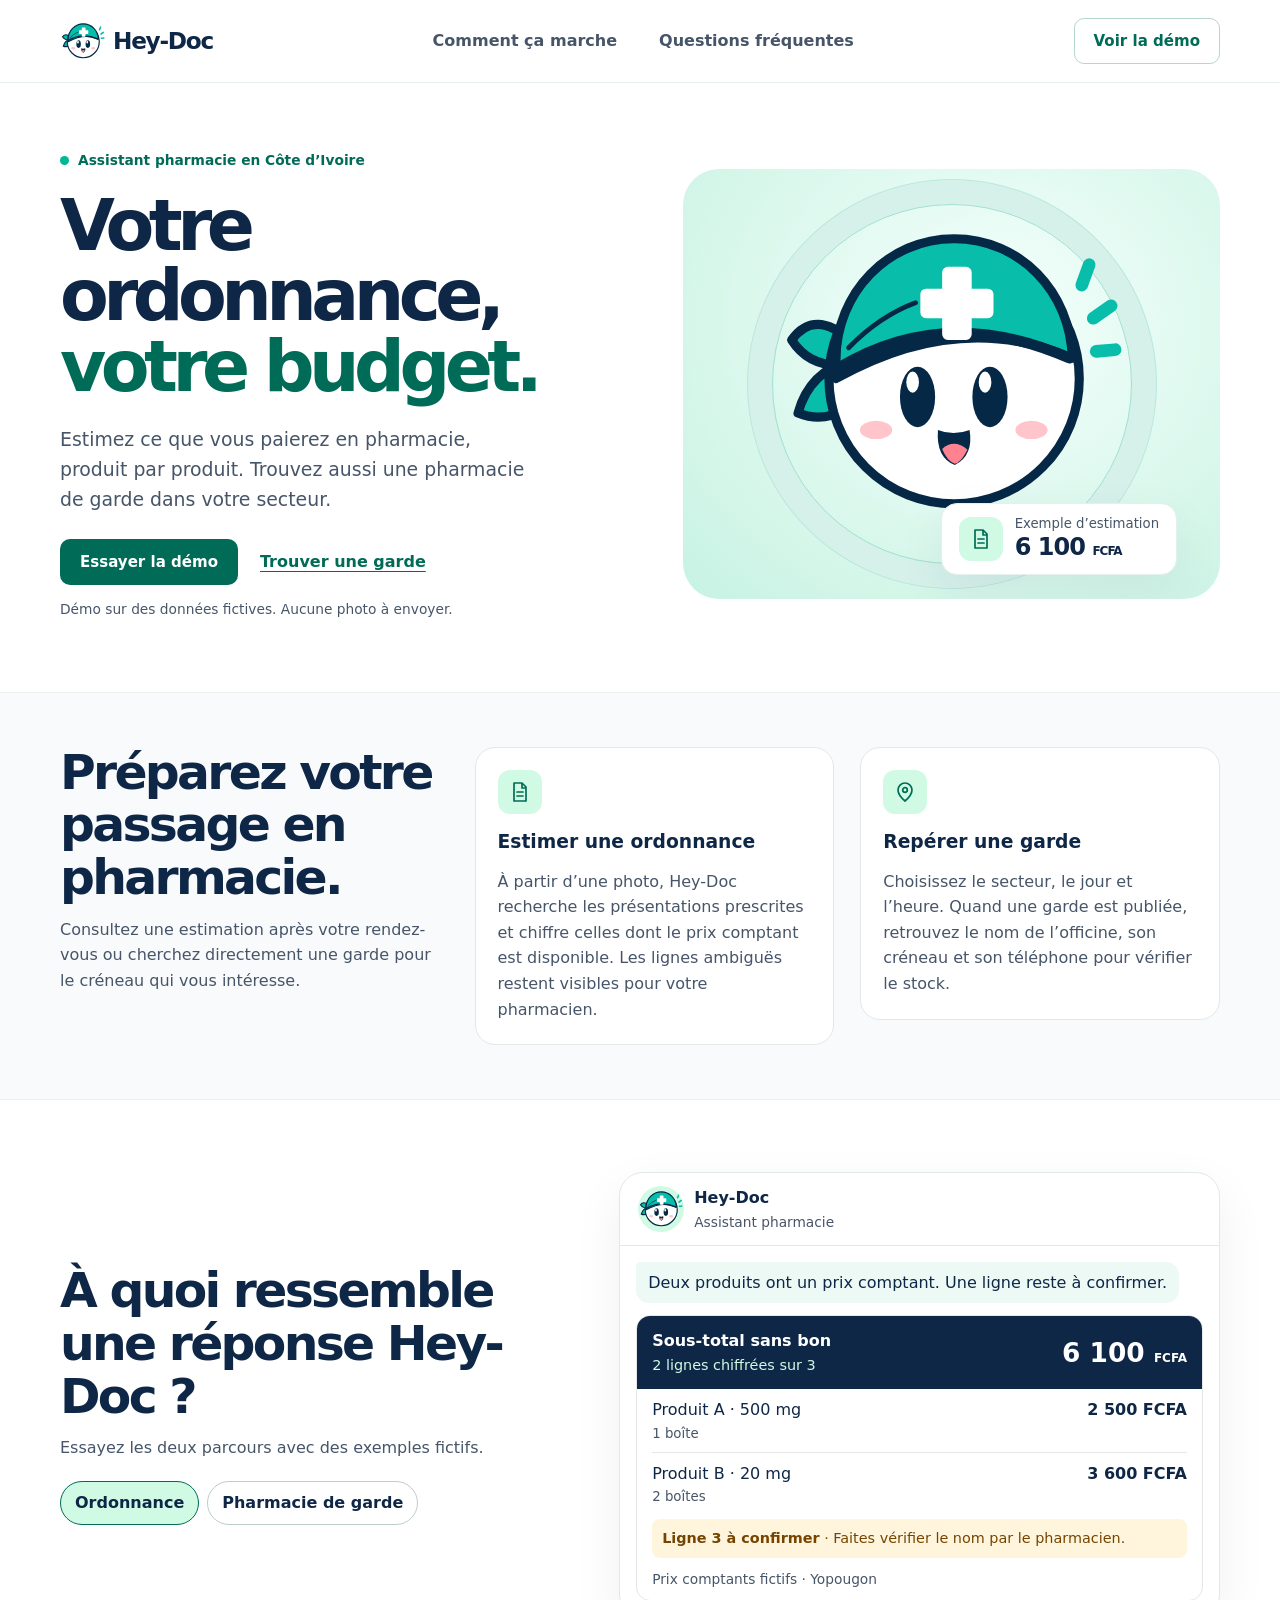
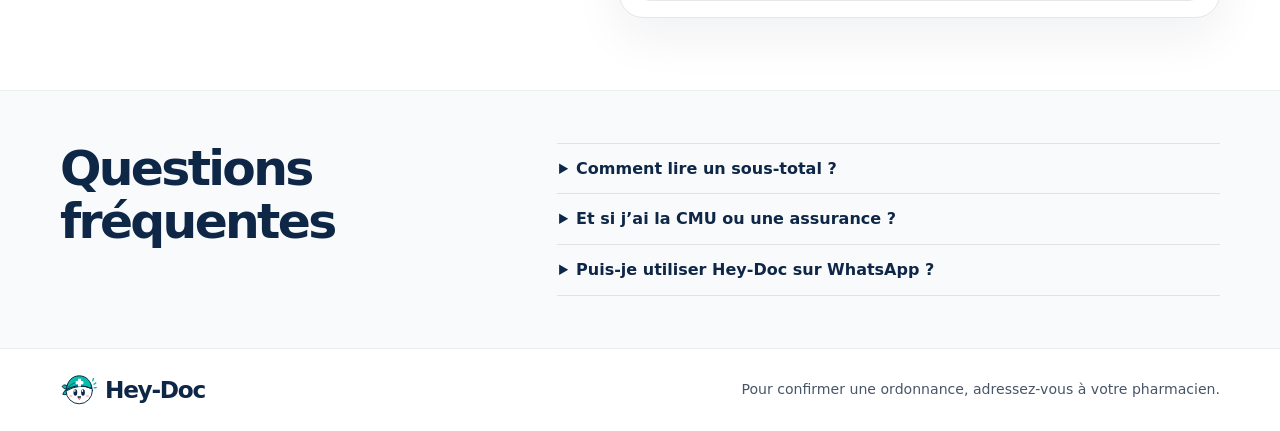
==== frontend/index.html @ 1e356d74 "Build Hey-Doc landing page and interactive demo" ====
<!doctype html>
<html lang="fr-CI">
<head>
  <meta charset="utf-8">
  <meta name="viewport" content="width=device-width, initial-scale=1">
  <meta name="description" content="Découvrez Hey-Doc, l’assistant qui vous aide à estimer le coût de votre ordonnance et à trouver une pharmacie de garde en Côte d’Ivoire.">
  <title>Hey-Doc · Votre ordonnance, votre budget</title>
  <link rel="icon" href="../branding/heydoc-mascotte.svg" type="image/svg+xml">
  <link rel="stylesheet" href="../branding/theme.css">
  <link rel="stylesheet" href="landing.css">
  <script src="landing.js" defer></script>
</head>
<body>
  <a class="skip" href="#contenu">Aller au contenu</a>
  <header class="site-header" id="haut">
    <div class="wrap header-inner">
      <a class="wordmark" href="#haut"><img src="../branding/heydoc-mascotte.svg" width="46" height="46" alt=""><span>Hey-Doc</span></a>
      <nav aria-label="Navigation principale">
        <a href="#fonctionnement">Comment ça marche</a>
        <a href="#faq">Questions fréquentes</a>
      </nav>
      <a class="button outline" href="#demo">Voir la démo</a>
    </div>
  </header>

  <main id="contenu">
    <section class="hero wrap" aria-labelledby="headline">
      <div class="hero-copy">
        <p class="eyebrow"><span></span> Assistant pharmacie en Côte d’Ivoire</p>
        <h1 id="headline">Votre ordonnance,<br> <em>votre budget.</em></h1>
        <p class="lead">Estimez ce que vous paierez en pharmacie, produit par produit. Trouvez aussi une pharmacie de garde dans votre secteur.</p>
        <div class="hero-actions">
          <a class="button primary" href="#demo" data-select="ordonnance">Essayer la démo</a>
          <a class="text-link" href="#demo" data-select="garde">Trouver une garde</a>
        </div>
        <p class="demo-note">Démo sur des données fictives. Aucune photo à envoyer.</p>
      </div>
      <div class="hero-art">
        <div class="orbit" aria-hidden="true"></div>
        <img src="../branding/heydoc-mascotte.svg" alt="La mascotte de Hey-Doc, avec son bandana turquoise" width="512" height="512">
        <div class="sample">
          <div class="sample-icon" aria-hidden="true"><svg viewBox="0 0 24 24" fill="none" stroke="currentColor" stroke-width="1.7"><path d="M6 3h8l4 4v14H6zM14 3v5h4M9 12h6m-6 4h6" stroke-linejoin="round" stroke-linecap="round"/></svg></div>
          <div><p>Exemple d’estimation</p><strong>6 100 <small>FCFA</small></strong></div>
        </div>
      </div>
    </section>

    <section id="fonctionnement" class="feature-section" aria-labelledby="features-title">
      <div class="wrap features">
        <div class="section-intro">
          <h2 id="features-title">Préparez votre passage en pharmacie.</h2>
          <p>Consultez une estimation après votre rendez-vous ou cherchez directement une garde pour le créneau qui vous intéresse.</p>
        </div>
        <article class="feature">
          <div class="feature-icon" aria-hidden="true"><svg viewBox="0 0 24 24" fill="none" stroke="currentColor" stroke-width="1.7"><path d="M6 3h8l4 4v14H6zM14 3v5h4M9 12h6m-6 4h6" stroke-linejoin="round" stroke-linecap="round"/></svg></div>
          <h3>Estimer une ordonnance</h3>
          <p>À partir d’une photo, Hey-Doc recherche les présentations prescrites et chiffre celles dont le prix comptant est disponible. Les lignes ambiguës restent visibles pour votre pharmacien.</p>
        </article>
        <article class="feature">
          <div class="feature-icon" aria-hidden="true"><svg viewBox="0 0 24 24" fill="none" stroke="currentColor" stroke-width="1.7"><path d="M19 10c0 5-7 11-7 11s-7-6-7-11a7 7 0 1 1 14 0Z"/><circle cx="12" cy="10" r="2.3"/></svg></div>
          <h3>Repérer une garde</h3>
          <p>Choisissez le secteur, le jour et l’heure. Quand une garde est publiée, retrouvez le nom de l’officine, son créneau et son téléphone pour vérifier le stock.</p>
        </article>
      </div>
    </section>

    <section id="demo" class="wrap demo" aria-labelledby="demo-title">
      <div class="section-intro">
        <h2 id="demo-title">À quoi ressemble une réponse Hey-Doc ?</h2>
        <p>Essayez les deux parcours avec des exemples fictifs.</p>
        <div class="options" role="group" aria-label="Exemple à afficher">
          <button type="button" data-example="ordonnance" aria-controls="ordonnance" aria-pressed="true">Ordonnance</button>
          <button type="button" data-example="garde" aria-controls="garde" aria-pressed="false">Pharmacie de garde</button>
        </div>
      </div>
      <div class="chat">
        <header class="chat-header"><img src="../branding/heydoc-mascotte.svg" width="46" height="46" alt=""><div><strong>Hey-Doc</strong><p>Assistant pharmacie</p></div></header>
        <div class="example" id="ordonnance">
          <p class="bubble">Deux produits ont un prix comptant. Une ligne reste à confirmer.</p>
          <div class="result">
            <div class="result-head"><div><h3>Sous-total sans bon</h3><p>2 lignes chiffrées sur 3</p></div><strong>6 100 <small>FCFA</small></strong></div>
            <dl><div><dt>Produit A · 500 mg<small>1 boîte</small></dt><dd>2 500 FCFA</dd></div><div><dt>Produit B · 20 mg<small>2 boîtes</small></dt><dd>3 600 FCFA</dd></div></dl>
            <p class="warning"><strong>Ligne 3 à confirmer</strong> · Faites vérifier le nom par le pharmacien.</p>
            <p class="source">Prix comptants fictifs · Yopougon</p>
          </div>
        </div>
        <div class="example" id="garde" hidden>
          <p class="bubble">Voici un exemple de garde pour Yopougon, dimanche soir.</p>
          <div class="result">
            <div class="result-head"><div><h3>Pharmacie de démonstration</h3><p>Yopougon · Niangon</p></div></div>
            <dl><div><dt>Créneau de garde</dt><dd>Dim. 19 h à lun. 8 h</dd></div><div><dt>Téléphone</dt><dd>Exemple sans numéro</dd></div></dl>
            <p class="source">Planning fictif · Pour une garde réelle, appelez l’officine pour vérifier le stock.</p>
          </div>
        </div>
      </div>
    </section>

    <section id="faq" class="faq-section" aria-labelledby="faq-title">
      <div class="wrap faq">
        <h2 id="faq-title">Questions fréquentes</h2>
        <div class="questions">
          <details><summary>Comment lire un sous-total ?</summary><p>Le sous-total additionne les lignes dont la présentation, la quantité et le prix comptant sont connus. Les autres lignes restent visibles pour que vous puissiez les faire vérifier en pharmacie.</p></details>
          <details><summary>Et si j’ai la CMU ou une assurance ?</summary><p>Le parcours est d’abord conçu pour estimer le prix sans bon. Une mention de couverture pourra s’afficher quand la présentation figure dans une liste vérifiée. Le reste à payer dépend de vos droits et des conditions du régime.</p></details>
          <details><summary>Puis-je utiliser Hey-Doc sur WhatsApp ?</summary><p>Le bot WhatsApp est prévu. En attendant, les exemples ci-dessus sont consultables ici sans envoyer d’ordonnance.</p></details>
        </div>
      </div>
    </section>
  </main>

  <footer class="wrap footer">
    <a class="wordmark" href="#haut"><img src="../branding/heydoc-mascotte.svg" width="38" height="38" alt="">Hey-Doc</a>
    <p>Pour confirmer une ordonnance, adressez-vous à votre pharmacien.</p>
  </footer>
</body>
</html>
---- branding/theme.css ----
:root {
  color-scheme: light;
  --page: #f8fafc;
  --surface: #ffffff;
  --ink: #0f2747;
  --muted: #475569;
  --brand: #00b894;
  --action: #006b57;
  --action-hover: #005443;
  --mint: #d1fae5;
  --link: #2563eb;
  --warning: #f59e0b;
  --warning-bg: #fff5dd;
  --warning-ink: #754500;
  --error: #ef4444;
  --error-ink: #a51f29;
  --error-bg: #fff0f1;
  --line: #e5e7eb;
  --font: ui-rounded, "Nunito", "Avenir Next", system-ui, sans-serif;
  --radius: 20px;
  --shadow: 0 18px 50px #0f274710;
}
---- frontend/landing.css ----
* { box-sizing: border-box; }
html { scroll-behavior: smooth; }
body { margin: 0; background: var(--surface); color: var(--ink); font: 1rem/1.6 var(--font); }
h1, h2, h3, p, dl, dd { margin: 0; }
img { display: block; }
a { color: inherit; }
button { font: inherit; cursor: pointer; }
:focus-visible { outline: 3px solid var(--link); outline-offset: 4px; }
[hidden] { display: none !important; }
.wrap { width: min(1160px, calc(100% - 56px)); margin-inline: auto; }
.skip { position: absolute; top: 12px; left: 12px; padding: 8px 12px; background: white; translate: 0 -160%; }
.skip:focus { translate: 0; z-index: 2; }
.site-header { border-bottom: 1px solid #e9efec; }
.header-inner, .footer { display: flex; align-items: center; justify-content: space-between; gap: 20px; min-height: 82px; }
.wordmark { display: inline-flex; align-items: center; gap: 7px; text-decoration: none; font-size: 1.45rem; font-weight: 850; letter-spacing: -.055em; white-space: nowrap; }
nav { display: flex; gap: clamp(16px, 4vw, 42px); color: var(--muted); font-weight: 650; }
nav a, .text-link { display: inline-flex; align-items: center; min-height: 44px; text-decoration-thickness: 1px; text-underline-offset: 4px; }
nav a { text-decoration: none; }
nav a:hover, .text-link:hover { color: var(--action-hover); text-decoration: underline; }
.button { display: inline-flex; min-height: 46px; align-items: center; justify-content: center; border-radius: 10px; padding: 10px 19px; border: 1px solid transparent; text-align: center; text-decoration: none; font-size: .94rem; font-weight: 750; }
.outline { border-color: #b7d6cd; color: var(--action); }
.outline:hover { background: #effaf6; }
.primary { color: white; background: var(--action); }
.primary:hover { background: var(--action-hover); }
.hero { display: grid; grid-template-columns: 1.08fr 1fr; align-items: center; gap: 44px; padding-block: 66px 72px; }
.eyebrow { display: flex; align-items: center; gap: 9px; color: var(--action); font-size: .86rem; font-weight: 750; margin-bottom: 20px; }
.eyebrow span { width: 9px; height: 9px; border-radius: 50%; background: var(--brand); }
h1 { max-width: 12ch; font-size: clamp(2.8rem, 5.55vw, 5.25rem); line-height: .99; font-weight: 850; letter-spacing: -.078em; }
h1 em { font: inherit; color: var(--action); }
.lead { max-width: 39ch; color: var(--muted); font-size: clamp(1rem, 1.6vw, 1.18rem); margin-top: 22px; }
.hero-actions { display: flex; align-items: center; flex-wrap: wrap; gap: 12px 22px; margin-top: 24px; }
.text-link { color: var(--action); font-weight: 750; }
.demo-note { margin-top: 13px; color: var(--muted); font-size: .86rem; }
.hero-art { position: relative; min-width: 0; min-height: 430px; display: grid; place-items: center; isolation: isolate; overflow: hidden; border-radius: 36px; background: radial-gradient(ellipse at 58% 36%, #f5fffc, #d4f6e9 72%, #c6f2e4); }
.hero-art img { width: min(75%, 360px); height: auto; margin-bottom: 23px; }
.orbit { position: absolute; z-index: -1; width: 69%; max-width: 360px; aspect-ratio: 1; border-radius: 50%; border: 1px solid #a2dfcf; box-shadow: 0 0 0 24px #ffffff63, 0 0 0 25px #bce8dc; }
.sample { position: absolute; right: clamp(12px, 8%, 50px); bottom: 24px; display: flex; align-items: center; gap: 12px; padding: 12px 17px; background: white; border: 1px solid #e3f0eb; border-radius: 16px; box-shadow: var(--shadow); line-height: 1.25; }
.sample p { color: var(--muted); font-size: .83rem; }
.sample strong { font-size: 1.5rem; letter-spacing: -.04em; }
.sample small { font-size: .75rem; }
.sample-icon, .feature-icon { display: grid; place-items: center; width: 44px; height: 44px; color: var(--action); background: var(--mint); border-radius: 12px; }
svg { width: 24px; height: 24px; }
.feature-section, .faq-section { background: var(--page); border-block: 1px solid #e9efec; }
.features { display: grid; grid-template-columns: 1.08fr 1fr 1fr; gap: 26px; align-items: start; padding-block: 54px; }
h2 { font-size: clamp(1.95rem, 4vw, 3.05rem); line-height: 1.08; letter-spacing: -.055em; }
.section-intro p, .feature p { color: var(--muted); margin-top: 12px; }
.feature { background: white; border: 1px solid #e1e9e6; border-radius: var(--radius); padding: 22px; }
.feature h3 { margin-top: 13px; font-size: 1.17rem; }
.demo { display: grid; grid-template-columns: 1fr 1.18fr; align-items: center; gap: 50px; padding-block: 72px; }
.options { display: flex; flex-wrap: wrap; gap: 8px; margin-top: 20px; }
.options button { min-height: 44px; padding: 7px 14px; color: var(--ink); background: white; border: 1px solid #bdcfc8; border-radius: 100px; font-weight: 700; }
.options button[aria-pressed="true"] { background: var(--mint); border-color: var(--action); }
.chat { min-width: 0; border: 1px solid #e1e9e6; border-radius: 24px; background: white; box-shadow: var(--shadow); }
.chat-header { display: flex; align-items: center; gap: 10px; padding: 12px 18px; border-bottom: 1px solid var(--line); }
.chat-header img { background: var(--mint); border-radius: 50%; }
.chat-header p, .source { color: var(--muted); font-size: .86rem; }
.example { padding: 16px; }
.bubble { width: fit-content; padding: 8px 12px; background: #edf9f5; border-radius: 4px 13px 13px; margin-bottom: 12px; }
.result { border: 1px solid var(--line); border-radius: 14px; overflow: hidden; }
.result-head { display: flex; justify-content: space-between; flex-wrap: wrap; align-items: center; gap: 6px 16px; color: white; background: var(--ink); padding: 12px 15px; }
.result-head h3 { font-size: 1rem; }
.result-head p { color: var(--mint); font-size: .9rem; }
.result-head strong { font-size: 1.65rem; font-variant-numeric: tabular-nums; }
.result-head small { font-size: .75rem; }
.result dl { margin-inline: 15px; }
.result dl div { display: flex; justify-content: space-between; flex-wrap: wrap; gap: 4px 10px; padding-block: 8px; }
.result dl div + div { border-top: 1px solid var(--line); }
.result dt small { display: block; color: var(--muted); }
.result dd { font-weight: 750; }
.warning { margin: 3px 15px 0; padding: 8px 10px; border-radius: 8px; background: var(--warning-bg); color: var(--warning-ink); font-size: .9rem; }
.source { padding: 10px 15px; }
.faq { display: grid; grid-template-columns: 1fr 1.45fr; gap: 40px; padding-block: 52px; }
.questions details { border-top: 1px solid #dce5e1; }
.questions details:last-child { border-bottom: 1px solid #dce5e1; }
.questions summary { cursor: pointer; padding: 12px 2px; min-height: 48px; font-weight: 750; }
.questions p { color: var(--muted); max-width: 66ch; padding-bottom: 14px; }
.footer p { color: var(--muted); font-size: .88rem; }
@media (max-width: 900px) {
  .hero { gap: 25px; }
  .hero-art { min-height: 340px; }
  .features { grid-template-columns: 1fr 1fr; }
  .features .section-intro { grid-column: 1 / -1; }
  .demo { gap: 26px; }
}
@media (max-width: 700px) {
  .wrap { width: min(540px, calc(100% - 32px)); }
  .header-inner { min-height: 68px; gap: 8px; }
  nav { display: none; }
  .hero, .demo, .faq { grid-template-columns: minmax(0, 1fr); }
  .hero { padding-block: 34px 40px; }
  .hero-art { min-height: 300px; border-radius: 24px; }
  .hero-art img { width: min(65%, 255px); }
  .orbit { width: min(61%, 220px); }
  .features, .demo, .faq { padding-block: 38px; gap: 20px; }
  .footer { align-items: flex-start; flex-direction: column; gap: 4px; padding-block: 14px; }
}
@media (max-width: 460px) {
  .features { grid-template-columns: minmax(0, 1fr); }
  .feature { padding: 17px; }
  .hero-art { min-height: 272px; }
  .sample { bottom: 12px; }
}
@media (prefers-reduced-motion: reduce) { html { scroll-behavior: auto; } }
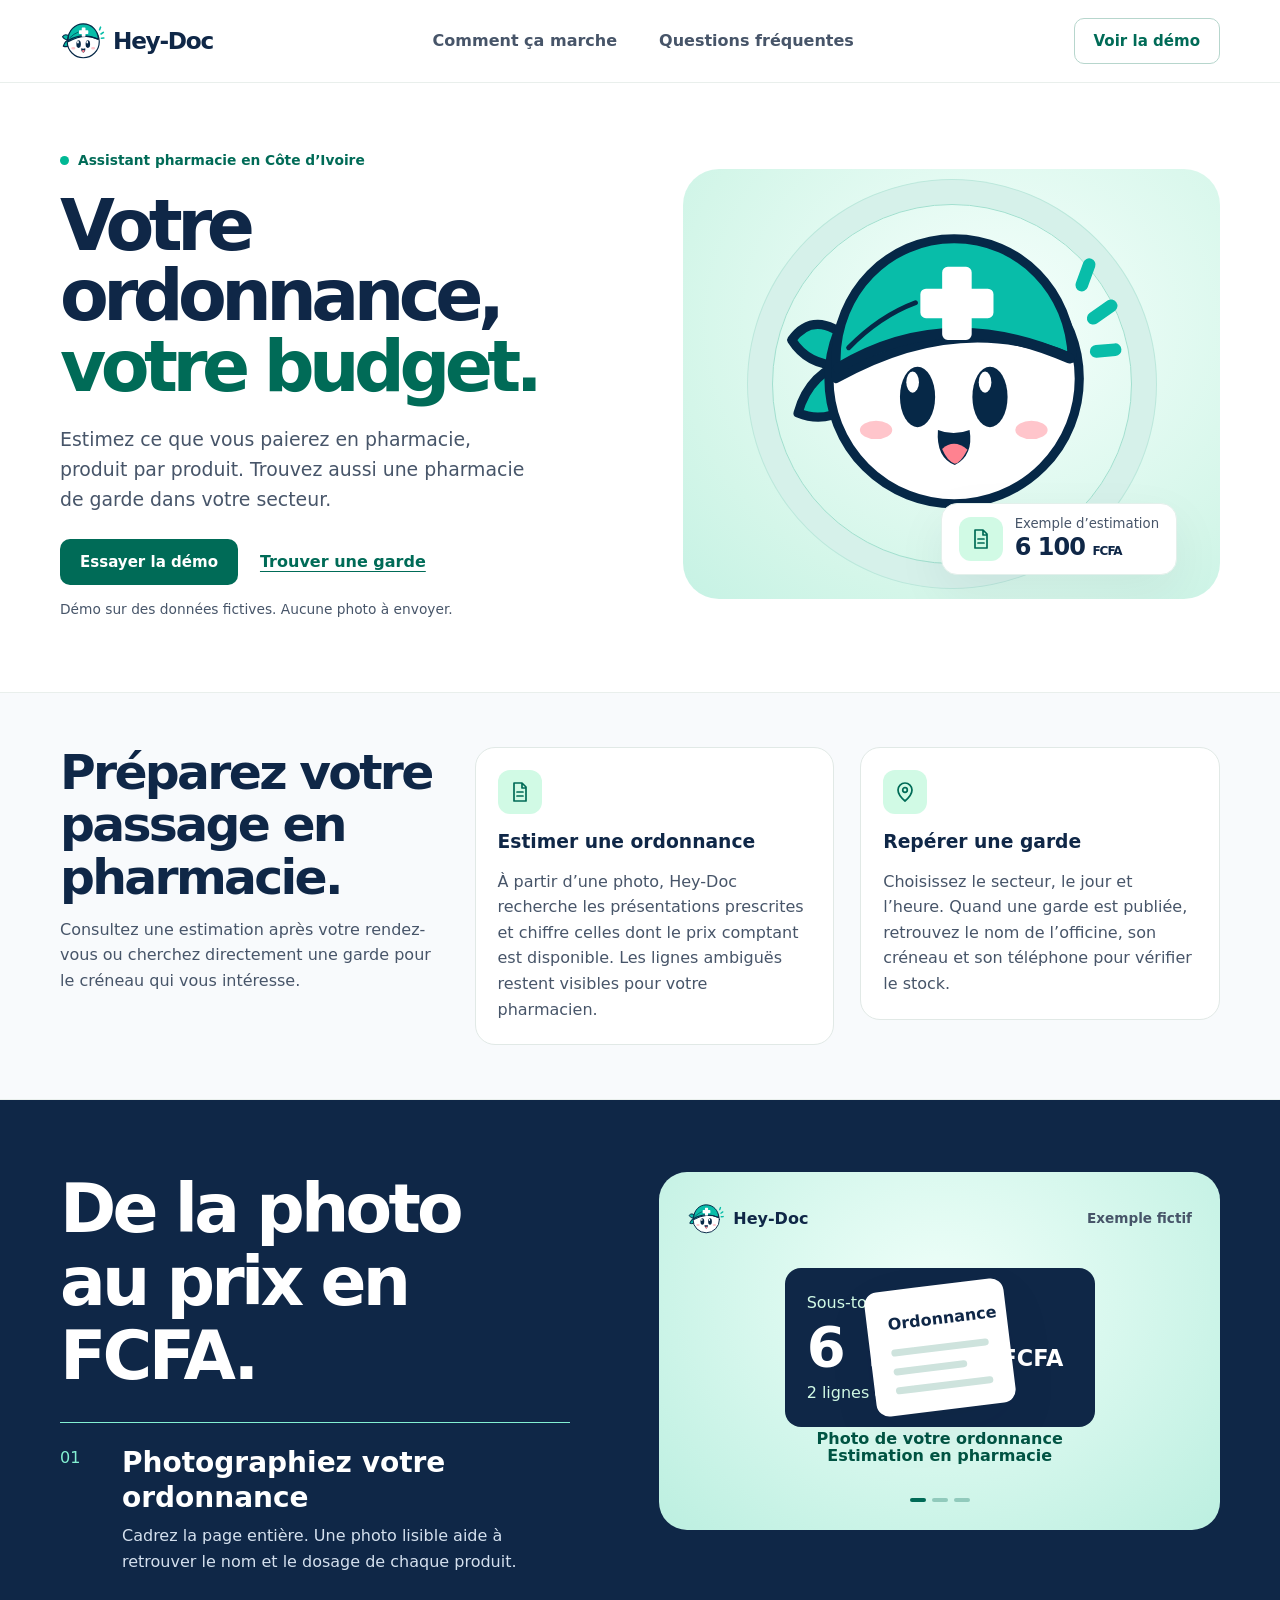
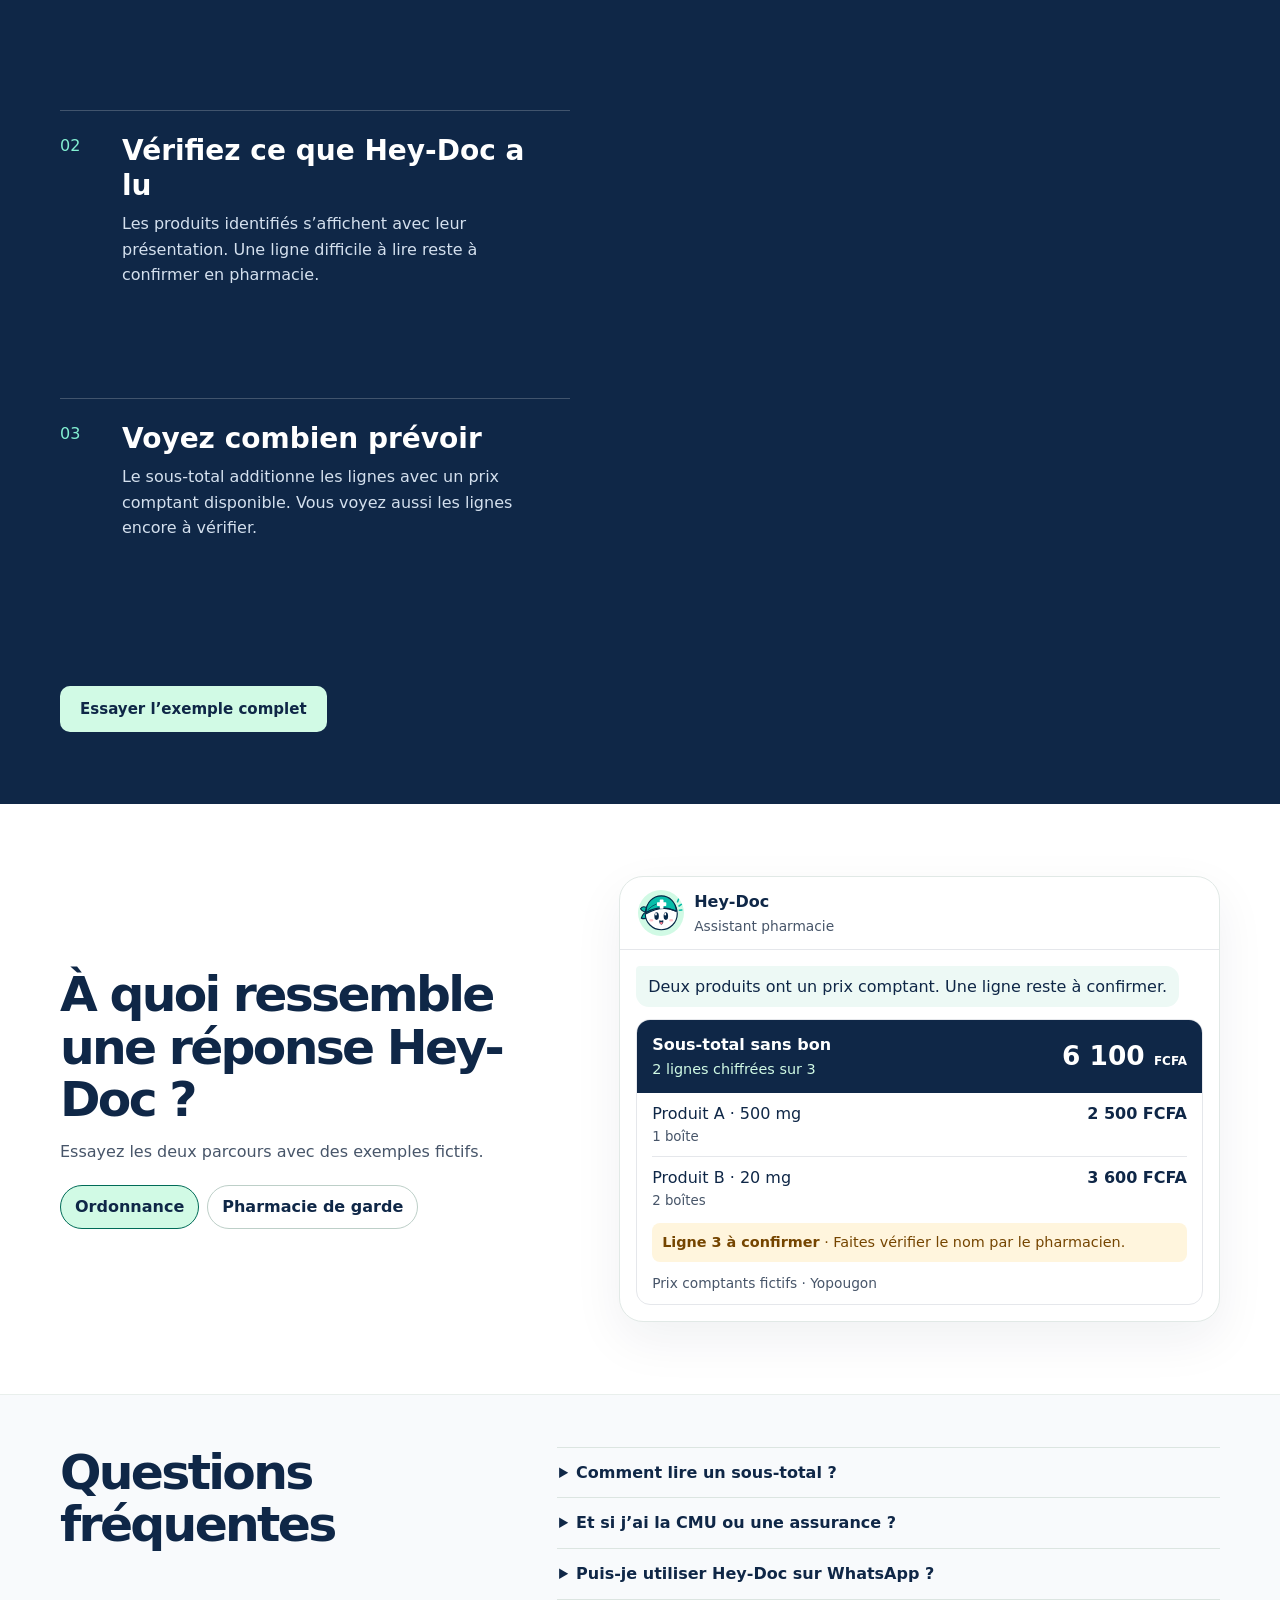
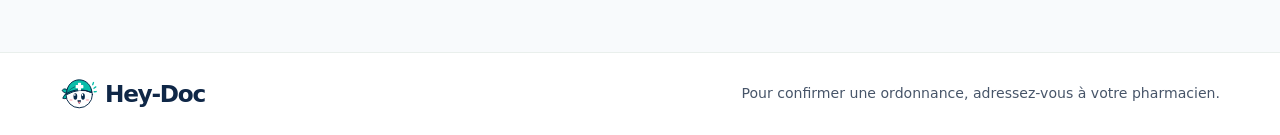
==== commit ae5d3abf: "Animate the Hey-Doc prescription journey on scroll" ====
--- a/frontend/index.html
+++ b/frontend/index.html
@@ -24,6 +24,7 @@
   </header>
 
   <main id="contenu">
+    <div class="scroll-progress" aria-hidden="true"></div>
     <section class="hero wrap" aria-labelledby="headline">
       <div class="hero-copy">
         <p class="eyebrow"><span></span> Assistant pharmacie en Côte d’Ivoire</p>
@@ -45,7 +46,7 @@
       </div>
     </section>
 
-    <section id="fonctionnement" class="feature-section" aria-labelledby="features-title">
+    <section id="fonctionnement" class="feature-section" data-reveal aria-labelledby="features-title">
       <div class="wrap features">
         <div class="section-intro">
           <h2 id="features-title">Préparez votre passage en pharmacie.</h2>
@@ -64,7 +65,63 @@
       </div>
     </section>
 
-    <section id="demo" class="wrap demo" aria-labelledby="demo-title">
+
+    <section class="story" aria-labelledby="story-title">
+      <div class="wrap story-grid">
+        <div class="story-copy">
+          <h2 id="story-title" data-reveal>De la photo<br> au prix en FCFA.</h2>
+          <ol class="story-steps">
+            <li data-reveal data-step="capture">
+              <span aria-hidden="true">01</span>
+              <h3>Photographiez votre ordonnance</h3>
+              <p>Cadrez la page entière. Une photo lisible aide à retrouver le nom et le dosage de chaque produit.</p>
+            </li>
+            <li data-reveal data-step="lecture">
+              <span aria-hidden="true">02</span>
+              <h3>Vérifiez ce que Hey-Doc a lu</h3>
+              <p>Les produits identifiés s’affichent avec leur présentation. Une ligne difficile à lire reste à confirmer en pharmacie.</p>
+            </li>
+            <li data-reveal data-step="budget">
+              <span aria-hidden="true">03</span>
+              <h3>Voyez combien prévoir</h3>
+              <p>Le sous-total additionne les lignes avec un prix comptant disponible. Vous voyez aussi les lignes encore à vérifier.</p>
+            </li>
+          </ol>
+          <a class="button primary story-action" href="#demo" data-select="ordonnance">Essayer l’exemple complet</a>
+        </div>
+        <div class="story-preview" aria-hidden="true">
+          <div class="story-stage" data-scene="capture">
+            <div class="stage-brand"><img src="../branding/heydoc-mascotte.svg" width="38" height="38" alt=""> Hey-Doc <span>Exemple fictif</span></div>
+            <div class="stage-content">
+              <div class="scene" data-scene-panel="capture">
+                <div class="paper">
+                  <strong>Ordonnance</strong>
+                  <i></i><i></i><i></i>
+                </div>
+                <p>Photo de votre ordonnance</p>
+              </div>
+              <div class="scene" data-scene-panel="lecture">
+                <div class="scene-row"><strong>Produit A</strong><span>500 mg</span></div>
+                <div class="scene-row"><strong>Produit B</strong><span>20 mg</span></div>
+                <div class="scene-row scene-warning"><strong>Ligne 3</strong><span>À confirmer</span></div>
+                <p>Présentations identifiées</p>
+              </div>
+              <div class="scene" data-scene-panel="budget">
+                <div class="scene-total">
+                  <span>Sous-total sans bon</span>
+                  <strong>6 100 <small>FCFA</small></strong>
+                  <span>2 lignes chiffrées sur 3</span>
+                </div>
+                <p>Estimation en pharmacie</p>
+              </div>
+            </div>
+            <div class="stage-indicators"><i></i><i></i><i></i></div>
+          </div>
+        </div>
+      </div>
+    </section>
+
+    <section id="demo" class="wrap demo" data-reveal aria-labelledby="demo-title">
       <div class="section-intro">
         <h2 id="demo-title">À quoi ressemble une réponse Hey-Doc ?</h2>
         <p>Essayez les deux parcours avec des exemples fictifs.</p>
@@ -95,7 +152,7 @@
       </div>
     </section>
 
-    <section id="faq" class="faq-section" aria-labelledby="faq-title">
+    <section id="faq" class="faq-section" data-reveal aria-labelledby="faq-title">
       <div class="wrap faq">
         <h2 id="faq-title">Questions fréquentes</h2>
         <div class="questions">
--- a/frontend/landing.css
+++ b/frontend/landing.css
@@ -101,3 +101,88 @@
   .sample { bottom: 12px; }
 }
 @media (prefers-reduced-motion: reduce) { html { scroll-behavior: auto; } }
+
+.scroll-progress {
+  position: fixed;
+  inset: 0 0 auto;
+  z-index: 5;
+  height: 3px;
+  pointer-events: none;
+  background: var(--brand);
+  transform: scaleX(var(--scroll-progress, 0));
+  transform-origin: left;
+}
+.story { background: var(--ink); color: white; }
+.story-grid {
+  display: grid;
+  grid-template-columns: 1fr 1.1fr;
+  align-items: start;
+  gap: clamp(24px, 7vw, 100px);
+  padding-block: 72px;
+}
+.story-copy h2 { font-size: clamp(2.5rem, 5.3vw, 5rem); }
+.story-steps { list-style: none; margin: 30px 0 0; padding: 0; }
+.story-steps li {
+  position: relative;
+  min-height: clamp(180px, 32vh, 300px);
+  padding: 22px 12px 28px 62px;
+  border-top: 1px solid #ffffff35;
+}
+.story-steps li > span { position: absolute; left: 0; top: 22px; color: #83f0d2; font-variant-numeric: tabular-nums; }
+.story-steps h3 { font-size: clamp(1.2rem, 2.4vw, 1.75rem); line-height: 1.25; }
+.story-steps p { margin-top: 8px; max-width: 42ch; color: #d4e0ee; }
+.story-steps li.is-current { border-color: #83f0d2; }
+.story-action { background: var(--mint); color: var(--ink); }
+.story-action:hover { background: #a5f3d4; }
+.story-preview { position: sticky; top: clamp(24px, 14vh, 124px); }
+.story-stage {
+  isolation: isolate;
+  overflow: hidden;
+  background: radial-gradient(ellipse at 50% 35%, #effff9, #bcefe0);
+  color: var(--ink);
+  border-radius: 28px;
+  padding: clamp(14px, 3vw, 28px);
+}
+.stage-brand { display: flex; flex-wrap: wrap; align-items: center; gap: 8px; font-weight: 800; }
+.stage-brand span { margin-left: auto; color: var(--muted); font-size: .85rem; font-weight: 600; }
+.stage-content { display: grid; min-height: 260px; align-items: center; }
+.scene {
+  grid-area: 1 / 1;
+  width: min(100%, 310px);
+  margin: auto;
+  opacity: 0;
+  transform: translateY(14px);
+  transition: opacity .32s ease, transform .32s ease;
+}
+.story-stage[data-scene="capture"] [data-scene-panel="capture"],
+.story-stage[data-scene="lecture"] [data-scene-panel="lecture"],
+.story-stage[data-scene="budget"] [data-scene-panel="budget"] { opacity: 1; transform: none; }
+.scene p { margin-top: 16px; text-align: center; color: var(--action-hover); font-weight: 750; }
+.paper { width: 140px; margin: auto; padding: 21px; background: white; border-radius: 13px; box-shadow: var(--shadow); transform: rotate(-7deg); }
+.paper i { display: block; height: 7px; margin-top: 12px; background: #cee3dd; border-radius: 20px; }
+.paper i:nth-child(odd) { width: 76%; }
+.scene-row { display: flex; justify-content: space-between; flex-wrap: wrap; gap: 4px 10px; padding: 9px 13px; margin-block: 7px; background: white; border-radius: 10px; }
+.scene-warning { background: var(--warning-bg); color: var(--warning-ink); }
+.scene-total { background: var(--ink); color: var(--mint); border-radius: 16px; padding: 22px; }
+.scene-total strong { display: block; color: white; font-size: clamp(2rem, 4.5vw, 3.5rem); line-height: 1.15; font-variant-numeric: tabular-nums; }
+.scene-total small { font-size: .4em; }
+.stage-indicators { display: flex; justify-content: center; gap: 6px; }
+.stage-indicators i { width: 16px; height: 4px; border-radius: 9px; background: #91cabc; }
+.story-stage[data-scene="capture"] .stage-indicators i:nth-child(1),
+.story-stage[data-scene="lecture"] .stage-indicators i:nth-child(2),
+.story-stage[data-scene="budget"] .stage-indicators i:nth-child(3) { background: var(--action); }
+@media (prefers-reduced-motion: no-preference) {
+  .hero-art img { transform: translateY(var(--hero-drift, 0px)); }
+  .motion-ready [data-reveal] { transition: opacity .55s ease, transform .55s ease; }
+  .motion-ready [data-reveal]:not(.is-visible):not(:focus-within) { opacity: 0; transform: translateY(24px); }
+}
+@media (max-width: 700px) {
+  .story-grid { grid-template-columns: 1fr; gap: 20px; padding-block: 44px; }
+  .story-steps li { min-height: 0; padding: 16px 4px 20px 38px; }
+  .story-steps li > span { top: 16px; }
+  .story-preview { display: none; }
+}
+@media (prefers-reduced-motion: reduce) {
+  .scroll-progress { display: none; }
+  .scene { transition: none; }
+}
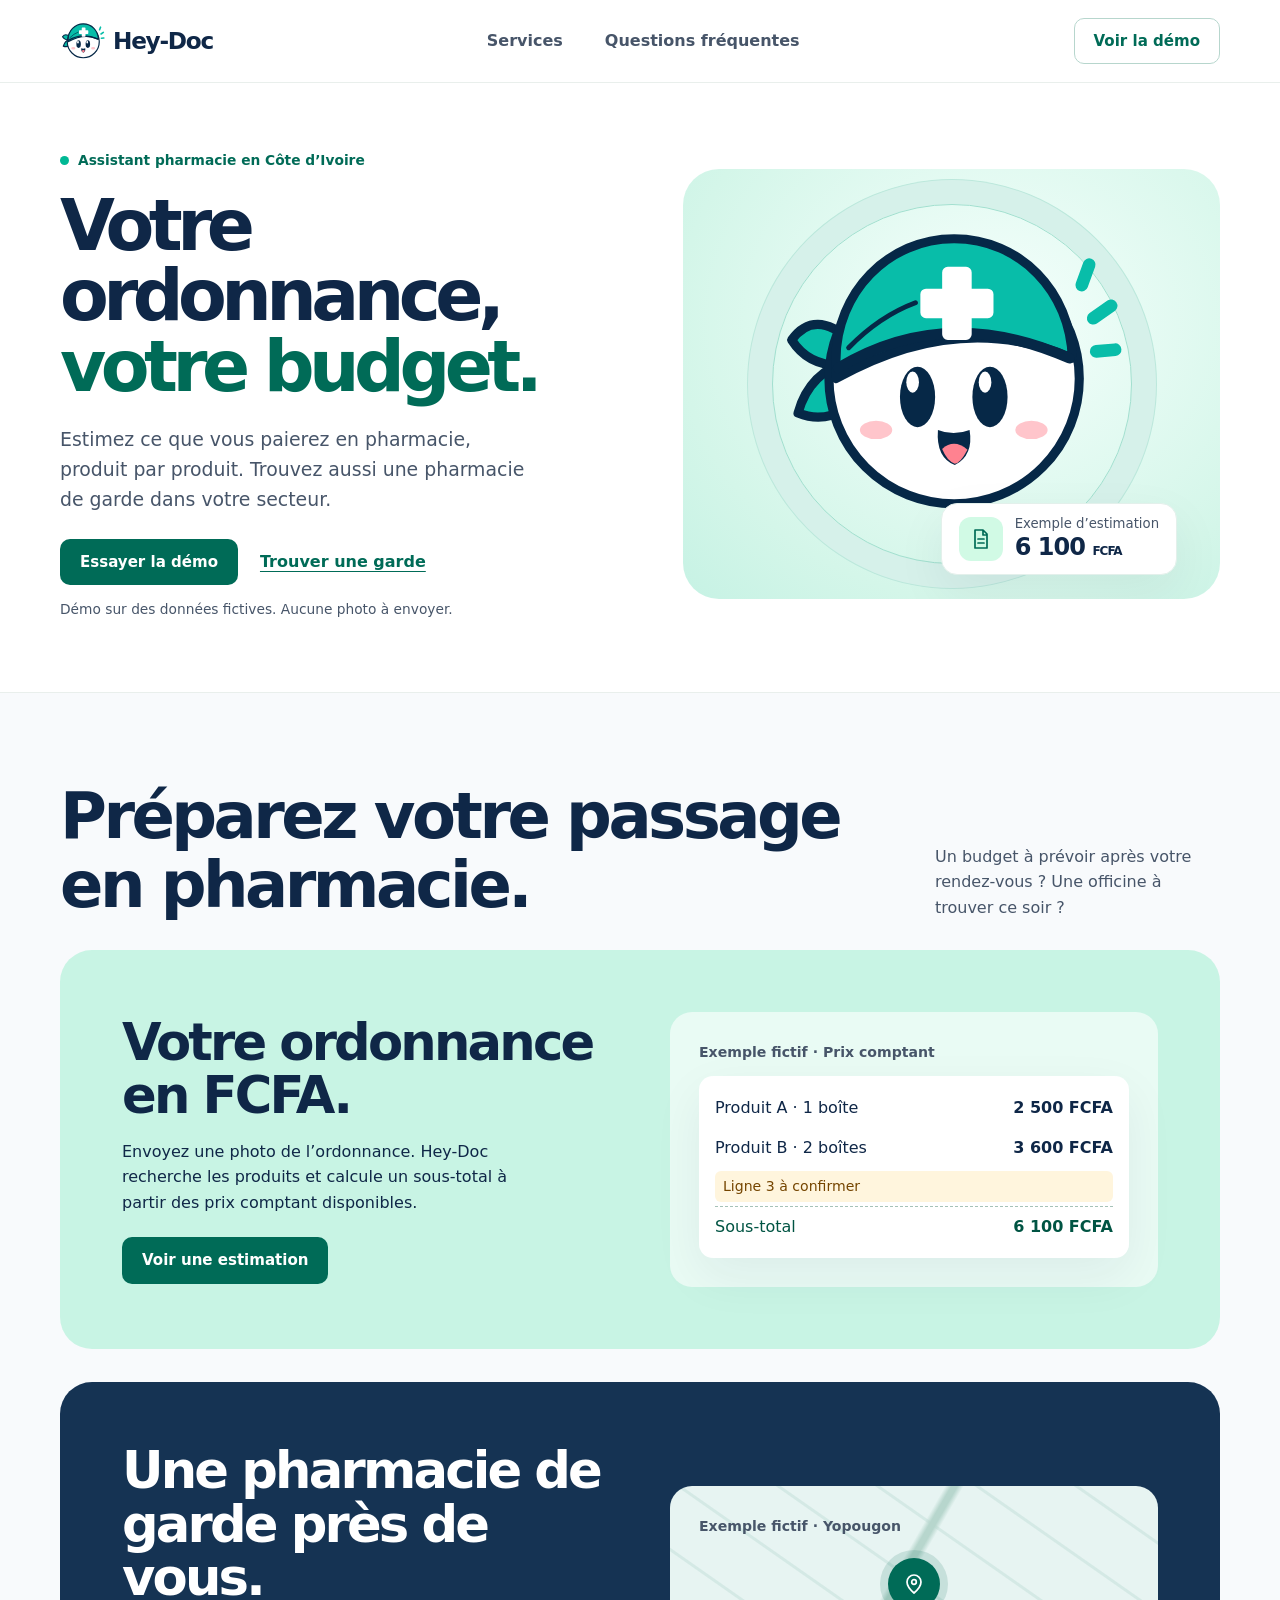
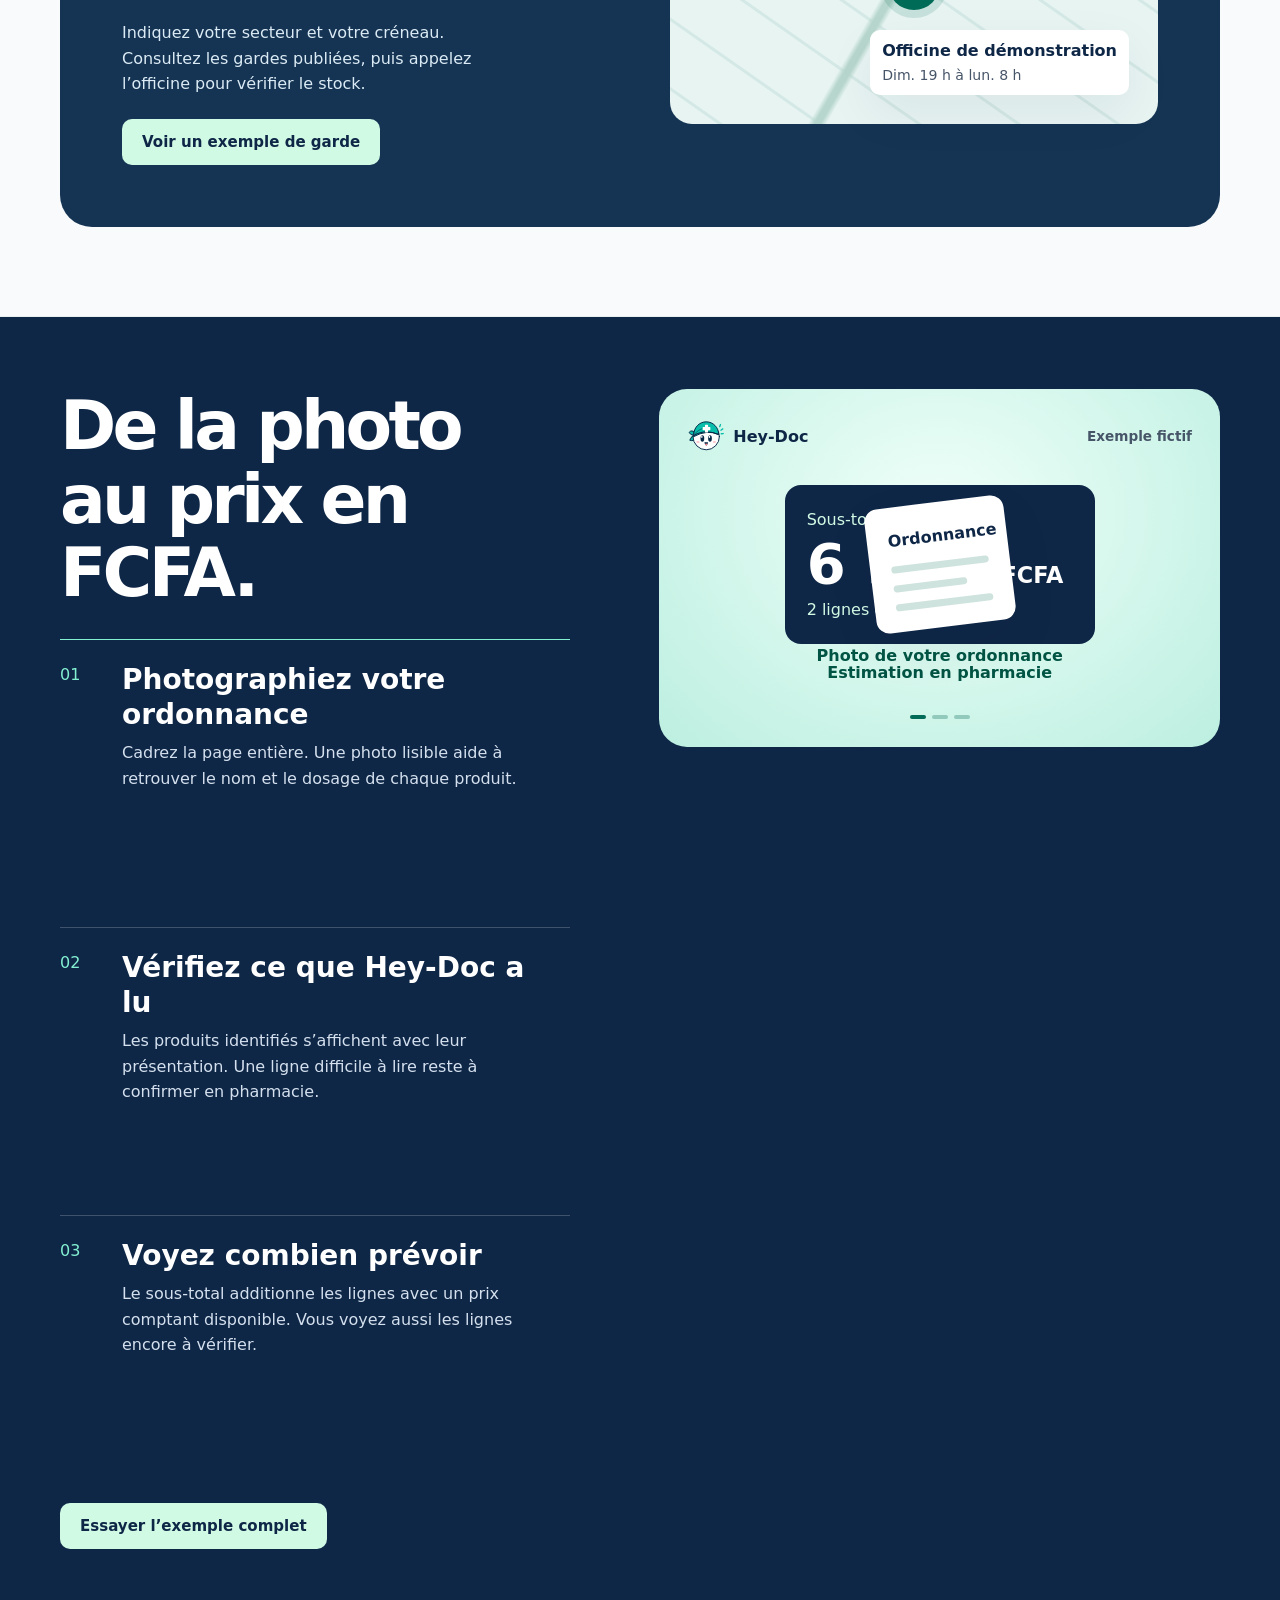
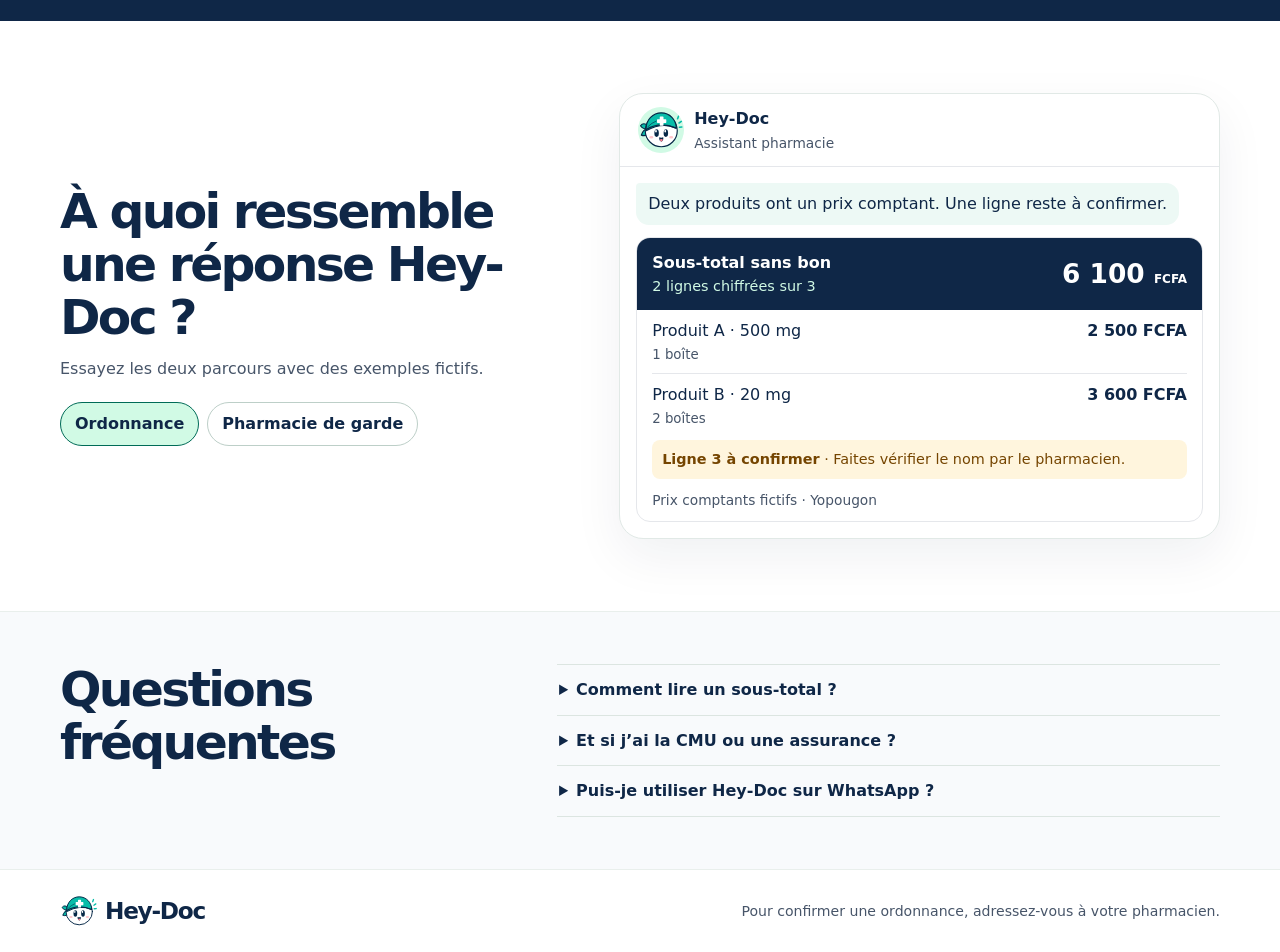
==== commit d6be735a: "Build scroll-led Hey-Doc service panels" ====
--- a/frontend/index.html
+++ b/frontend/index.html
@@ -16,7 +16,7 @@
     <div class="wrap header-inner">
       <a class="wordmark" href="#haut"><img src="../branding/heydoc-mascotte.svg" width="46" height="46" alt=""><span>Hey-Doc</span></a>
       <nav aria-label="Navigation principale">
-        <a href="#fonctionnement">Comment ça marche</a>
+        <a href="#services">Services</a>
         <a href="#faq">Questions fréquentes</a>
       </nav>
       <a class="button outline" href="#demo">Voir la démo</a>
@@ -46,25 +46,44 @@
       </div>
     </section>
 
-    <section id="fonctionnement" class="feature-section" data-reveal aria-labelledby="features-title">
-      <div class="wrap features">
-        <div class="section-intro">
-          <h2 id="features-title">Préparez votre passage en pharmacie.</h2>
-          <p>Consultez une estimation après votre rendez-vous ou cherchez directement une garde pour le créneau qui vous intéresse.</p>
+    <section id="services" class="feature-section" aria-labelledby="features-title">
+      <div class="wrap">
+        <div class="services-intro" id="fonctionnement" data-reveal>
+          <h2 id="features-title">Préparez votre passage<br> en pharmacie.</h2>
+          <p>Un budget à prévoir après votre rendez-vous&nbsp;? Une officine à trouver ce soir&nbsp;?</p>
         </div>
-        <article class="feature">
-          <div class="feature-icon" aria-hidden="true"><svg viewBox="0 0 24 24" fill="none" stroke="currentColor" stroke-width="1.7"><path d="M6 3h8l4 4v14H6zM14 3v5h4M9 12h6m-6 4h6" stroke-linejoin="round" stroke-linecap="round"/></svg></div>
-          <h3>Estimer une ordonnance</h3>
-          <p>À partir d’une photo, Hey-Doc recherche les présentations prescrites et chiffre celles dont le prix comptant est disponible. Les lignes ambiguës restent visibles pour votre pharmacien.</p>
-        </article>
-        <article class="feature">
-          <div class="feature-icon" aria-hidden="true"><svg viewBox="0 0 24 24" fill="none" stroke="currentColor" stroke-width="1.7"><path d="M19 10c0 5-7 11-7 11s-7-6-7-11a7 7 0 1 1 14 0Z"/><circle cx="12" cy="10" r="2.3"/></svg></div>
-          <h3>Repérer une garde</h3>
-          <p>Choisissez le secteur, le jour et l’heure. Quand une garde est publiée, retrouvez le nom de l’officine, son créneau et son téléphone pour vérifier le stock.</p>
-        </article>
+        <div class="service-stack">
+          <article class="service prescription">
+            <div class="service-copy" data-reveal>
+              <h3>Votre ordonnance en FCFA.</h3>
+              <p>Envoyez une photo de l’ordonnance. Hey-Doc recherche les produits et calcule un sous-total à partir des prix comptant disponibles.</p>
+              <a class="button primary" href="#demo" data-select="ordonnance">Voir une estimation</a>
+            </div>
+            <div class="service-visual" data-reveal>
+              <div class="visual-label">Exemple fictif · Prix comptant</div>
+              <div class="receipt">
+                <div><span>Produit A · 1 boîte</span><strong>2 500 FCFA</strong></div>
+                <div><span>Produit B · 2 boîtes</span><strong>3 600 FCFA</strong></div>
+                <p class="receipt-warning">Ligne 3 à confirmer</p>
+                <div class="receipt-total"><span>Sous-total</span><strong>6 100 FCFA</strong></div>
+              </div>
+            </div>
+          </article>
+          <article class="service duty">
+            <div class="service-copy" data-reveal>
+              <h3>Une pharmacie de garde près de vous.</h3>
+              <p>Indiquez votre secteur et votre créneau. Consultez les gardes publiées, puis appelez l’officine pour vérifier le stock.</p>
+              <a class="button service-light" href="#demo" data-select="garde">Voir un exemple de garde</a>
+            </div>
+            <div class="service-visual map" data-reveal>
+              <div class="visual-label">Exemple fictif · Yopougon</div>
+              <div class="map-pin" aria-hidden="true"><svg viewBox="0 0 24 24" fill="none" stroke="currentColor" stroke-width="1.7"><path d="M19 10c0 5-7 11-7 11s-7-6-7-11a7 7 0 1 1 14 0Z"/><circle cx="12" cy="10" r="2.3"/></svg></div>
+              <div class="map-label"><strong>Officine de démonstration</strong><span>Dim. 19 h à lun. 8 h</span></div>
+            </div>
+          </article>
+        </div>
       </div>
     </section>
-
 
     <section class="story" aria-labelledby="story-title">
       <div class="wrap story-grid">
--- a/frontend/landing.css
+++ b/frontend/landing.css
@@ -38,14 +38,11 @@
 .sample p { color: var(--muted); font-size: .83rem; }
 .sample strong { font-size: 1.5rem; letter-spacing: -.04em; }
 .sample small { font-size: .75rem; }
-.sample-icon, .feature-icon { display: grid; place-items: center; width: 44px; height: 44px; color: var(--action); background: var(--mint); border-radius: 12px; }
+.sample-icon { display: grid; place-items: center; width: 44px; height: 44px; color: var(--action); background: var(--mint); border-radius: 12px; }
 svg { width: 24px; height: 24px; }
 .feature-section, .faq-section { background: var(--page); border-block: 1px solid #e9efec; }
-.features { display: grid; grid-template-columns: 1.08fr 1fr 1fr; gap: 26px; align-items: start; padding-block: 54px; }
 h2 { font-size: clamp(1.95rem, 4vw, 3.05rem); line-height: 1.08; letter-spacing: -.055em; }
-.section-intro p, .feature p { color: var(--muted); margin-top: 12px; }
-.feature { background: white; border: 1px solid #e1e9e6; border-radius: var(--radius); padding: 22px; }
-.feature h3 { margin-top: 13px; font-size: 1.17rem; }
+.section-intro p { color: var(--muted); margin-top: 12px; }
 .demo { display: grid; grid-template-columns: 1fr 1.18fr; align-items: center; gap: 50px; padding-block: 72px; }
 .options { display: flex; flex-wrap: wrap; gap: 8px; margin-top: 20px; }
 .options button { min-height: 44px; padding: 7px 14px; color: var(--ink); background: white; border: 1px solid #bdcfc8; border-radius: 100px; font-weight: 700; }
@@ -78,8 +75,6 @@
 @media (max-width: 900px) {
   .hero { gap: 25px; }
   .hero-art { min-height: 340px; }
-  .features { grid-template-columns: 1fr 1fr; }
-  .features .section-intro { grid-column: 1 / -1; }
   .demo { gap: 26px; }
 }
 @media (max-width: 700px) {
@@ -92,11 +87,10 @@
   .hero-art img { width: min(65%, 255px); }
   .orbit { width: min(61%, 220px); }
   .features, .demo, .faq { padding-block: 38px; gap: 20px; }
+  .demo, .faq { padding-block: 38px; gap: 20px; }
   .footer { align-items: flex-start; flex-direction: column; gap: 4px; padding-block: 14px; }
 }
 @media (max-width: 460px) {
-  .features { grid-template-columns: minmax(0, 1fr); }
-  .feature { padding: 17px; }
   .hero-art { min-height: 272px; }
   .sample { bottom: 12px; }
 }
@@ -186,3 +180,102 @@
   .scroll-progress { display: none; }
   .scene { transition: none; }
 }
+
+.site-header {
+  position: sticky;
+  z-index: 4;
+  top: 0;
+  background: #ffffffed;
+  backdrop-filter: blur(14px);
+}
+section[id] { scroll-margin-top: 100px; }
+.feature-section { padding-block: clamp(42px, 7vw, 92px); }
+.services-intro {
+  display: flex;
+  align-items: end;
+  justify-content: space-between;
+  gap: 18px 36px;
+  margin-bottom: 30px;
+}
+.services-intro h2 { font-size: clamp(2.25rem, 5vw, 4.4rem); }
+.services-intro p { max-width: 28ch; color: var(--muted); }
+.service-stack { display: grid; gap: 18px; }
+.service {
+  display: grid;
+  grid-template-columns: minmax(0, 1fr) minmax(0, 1fr);
+  align-items: center;
+  min-height: 358px;
+  padding: clamp(25px, 5vw, 62px);
+  gap: clamp(24px, 5vw, 60px);
+  border-radius: 32px;
+}
+.prescription { background: #c8f4e4; }
+.duty { background: #153353; color: white; }
+.service h3 {
+  max-width: 16ch;
+  font-size: clamp(2rem, 4vw, 3.75rem);
+  line-height: 1.04;
+  letter-spacing: -.055em;
+}
+.service-copy p { max-width: 38ch; margin-block: 16px 22px; }
+.duty .service-copy p { color: #dbebf5; }
+.service-light { background: var(--mint); color: var(--ink); }
+.service-light:hover { background: #a5f3d4; }
+.service-visual {
+  min-width: 0;
+  position: relative;
+  border-radius: 22px;
+  padding: clamp(16px, 3vw, 29px);
+  background: #ffffff99;
+}
+.visual-label { color: var(--muted); font-size: .88rem; font-weight: 700; }
+.receipt {
+  padding: 12px 16px;
+  margin-top: 12px;
+  border-radius: 14px;
+  background: white;
+  box-shadow: var(--shadow);
+}
+.receipt div { display: flex; flex-wrap: wrap; justify-content: space-between; gap: 2px 10px; padding-block: 7px; }
+.receipt strong { font-variant-numeric: tabular-nums; }
+.receipt-warning { margin-block: 4px; padding: 4px 8px; border-radius: 6px; background: var(--warning-bg); color: var(--warning-ink); font-size: .88rem; }
+.receipt-total { border-top: 1px dashed #a5c2b8; color: var(--action-hover); }
+.map {
+  min-height: 238px;
+  display: grid;
+  grid-template-rows: auto 1fr auto;
+  background:
+    linear-gradient(120deg, transparent 44%, #b7d6cd 45% 46%, transparent 47%),
+    repeating-linear-gradient(35deg, #e7f4f2 0 27px, #d4e9e5 28px 30px, #e7f4f2 31px 57px);
+  color: var(--ink);
+}
+.map-pin {
+  justify-self: center;
+  align-self: center;
+  display: grid;
+  place-items: center;
+  width: 52px;
+  height: 52px;
+  border-radius: 50%;
+  background: var(--action);
+  color: white;
+  box-shadow: 0 0 0 8px #006b5725;
+}
+.map-label {
+  justify-self: end;
+  display: grid;
+  padding: 8px 12px;
+  border-radius: 10px;
+  background: white;
+  box-shadow: var(--shadow);
+}
+.map-label span { color: var(--muted); font-size: .88rem; }
+@media (min-width: 901px) and (min-height: 680px) and (prefers-reduced-motion: no-preference) {
+  .service { position: sticky; top: 105px; }
+  .service + .service { margin-top: 15px; top: 126px; }
+}
+@media (max-width: 700px) {
+  section[id] { scroll-margin-top: 82px; }
+  .services-intro { display: grid; }
+  .service { grid-template-columns: 1fr; border-radius: 24px; }
+}
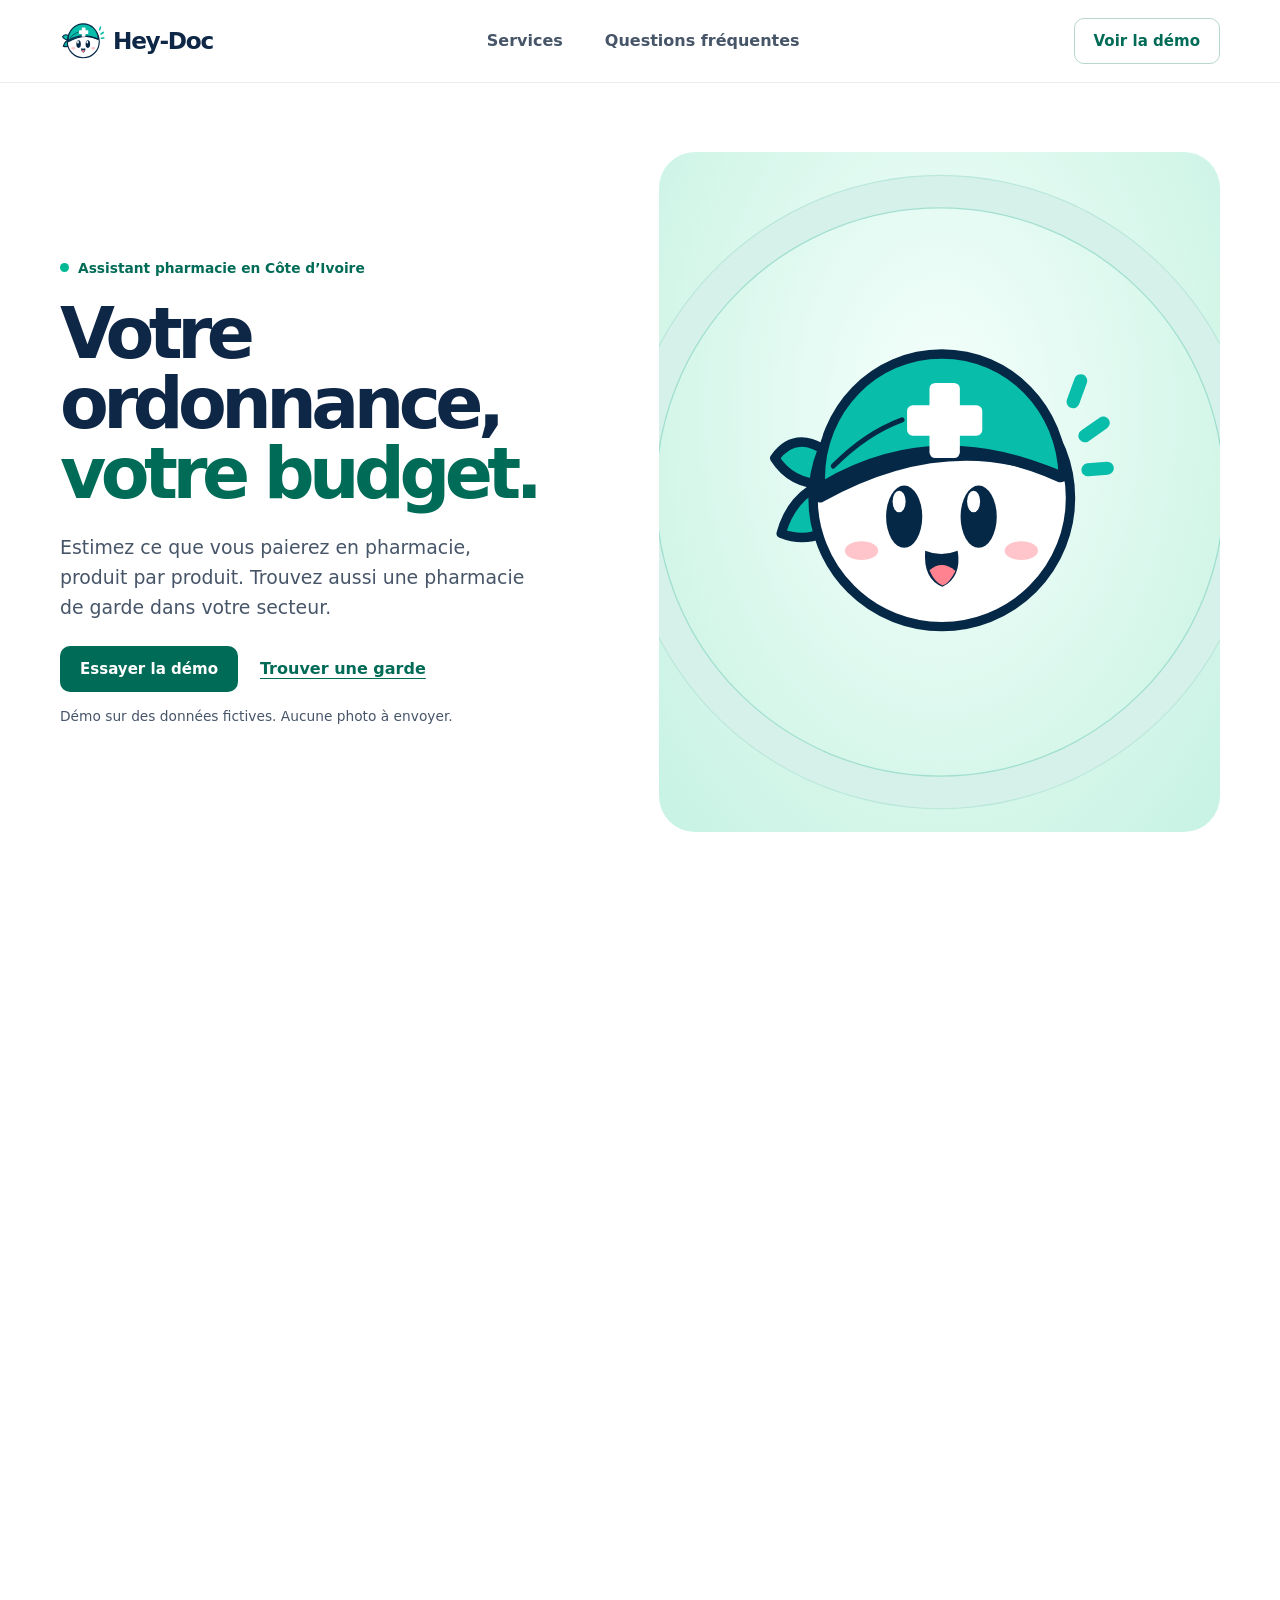
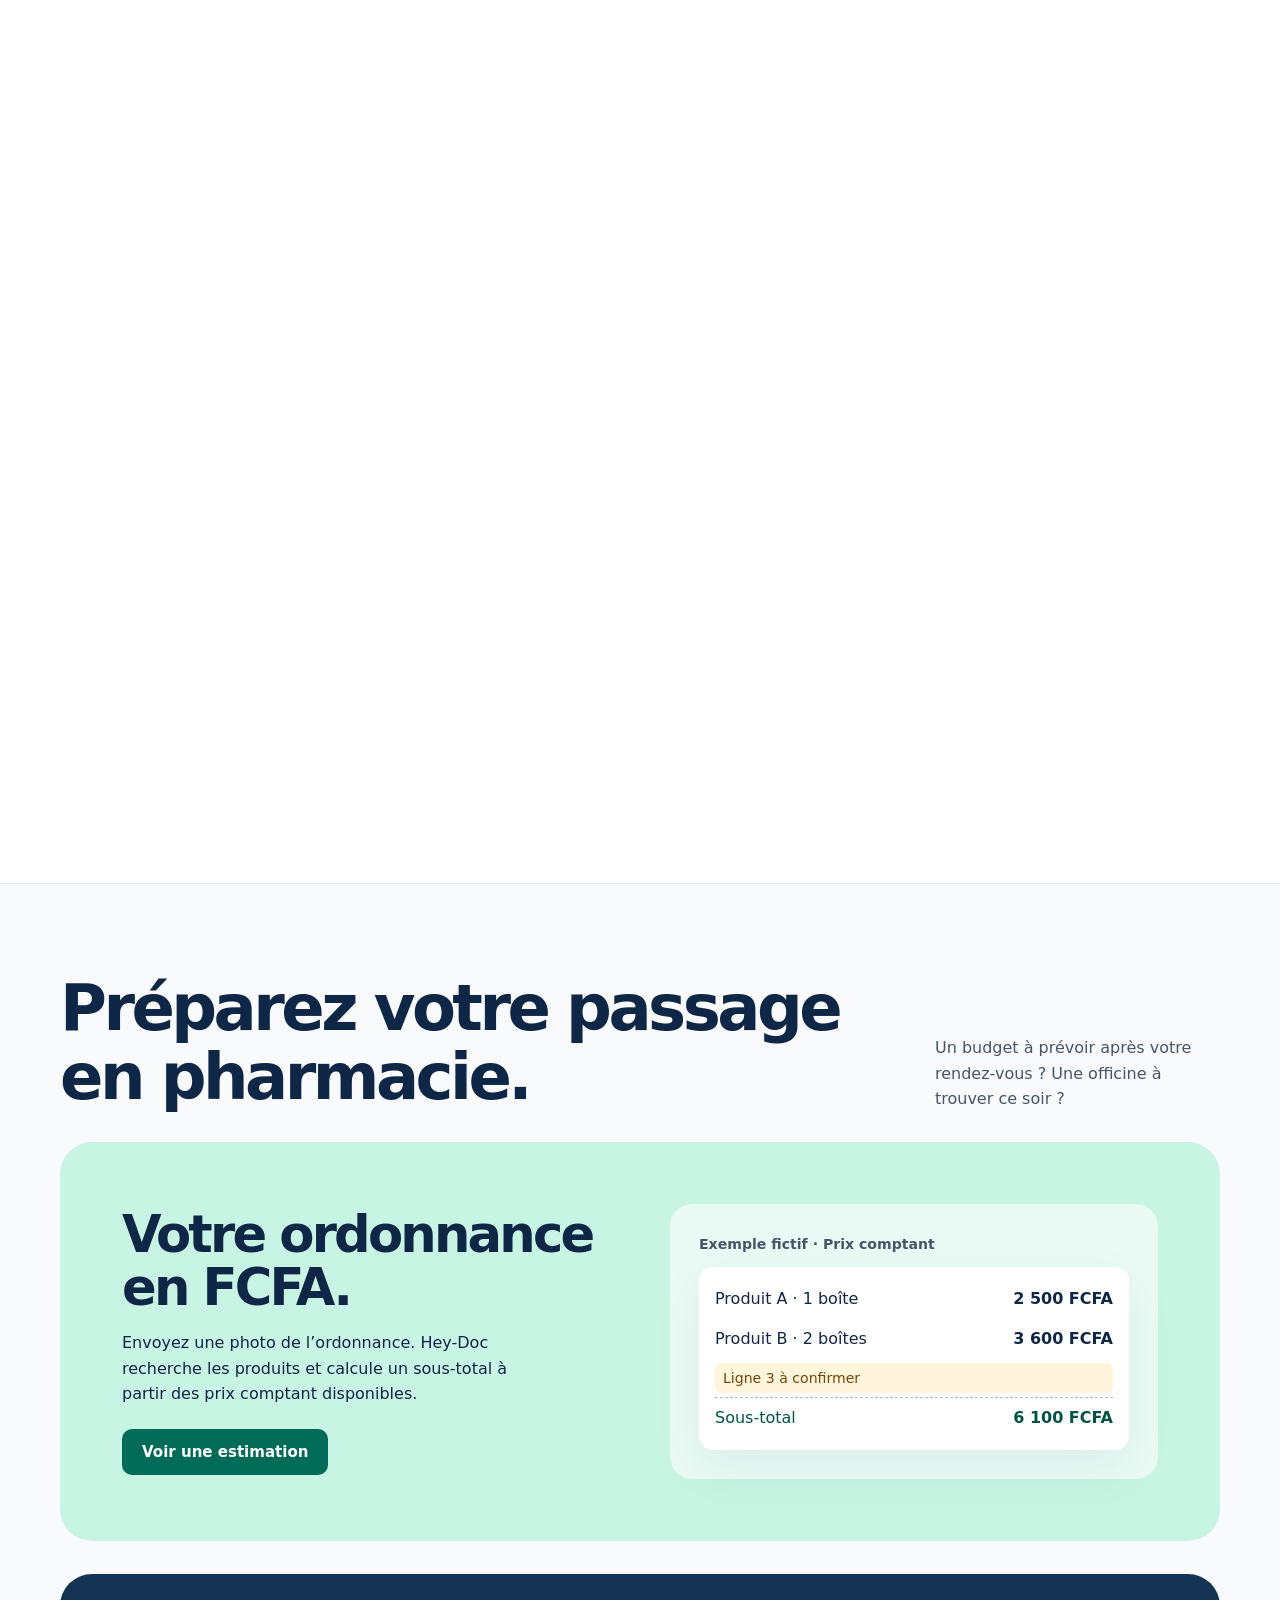
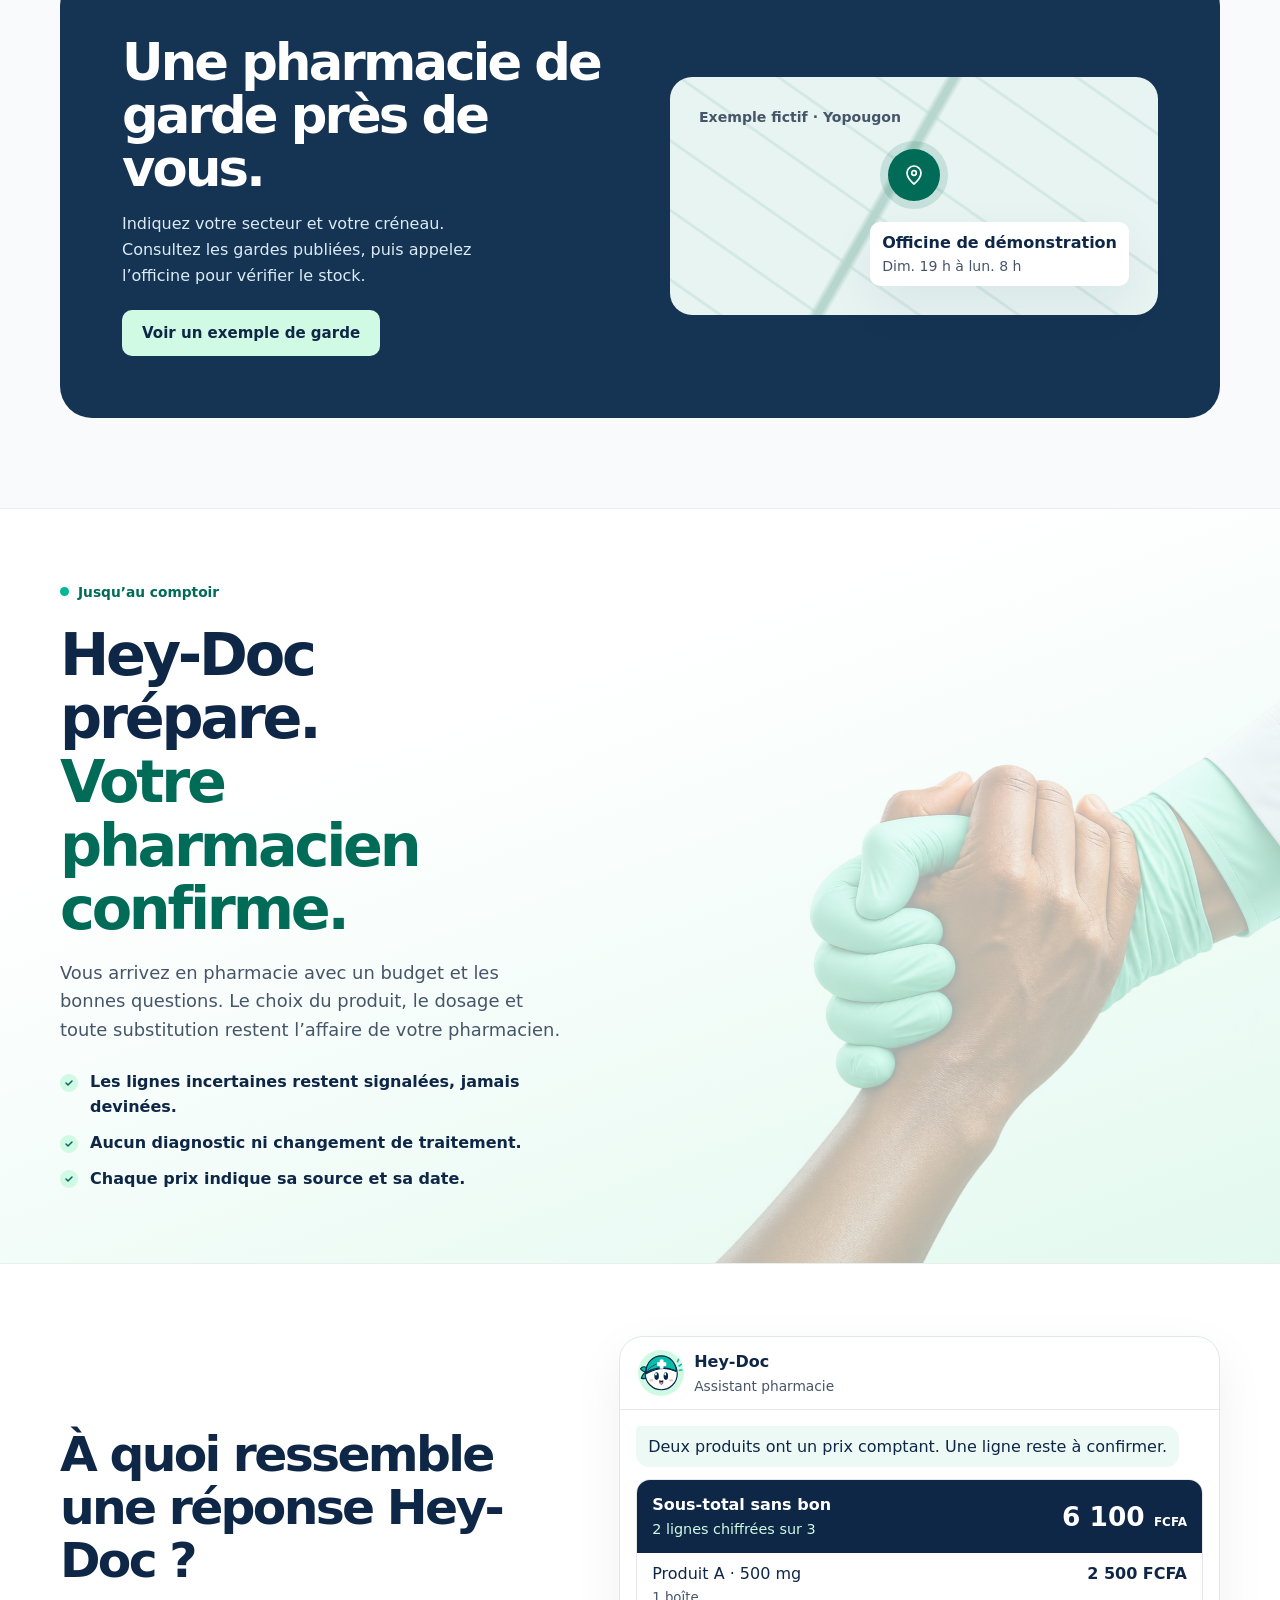
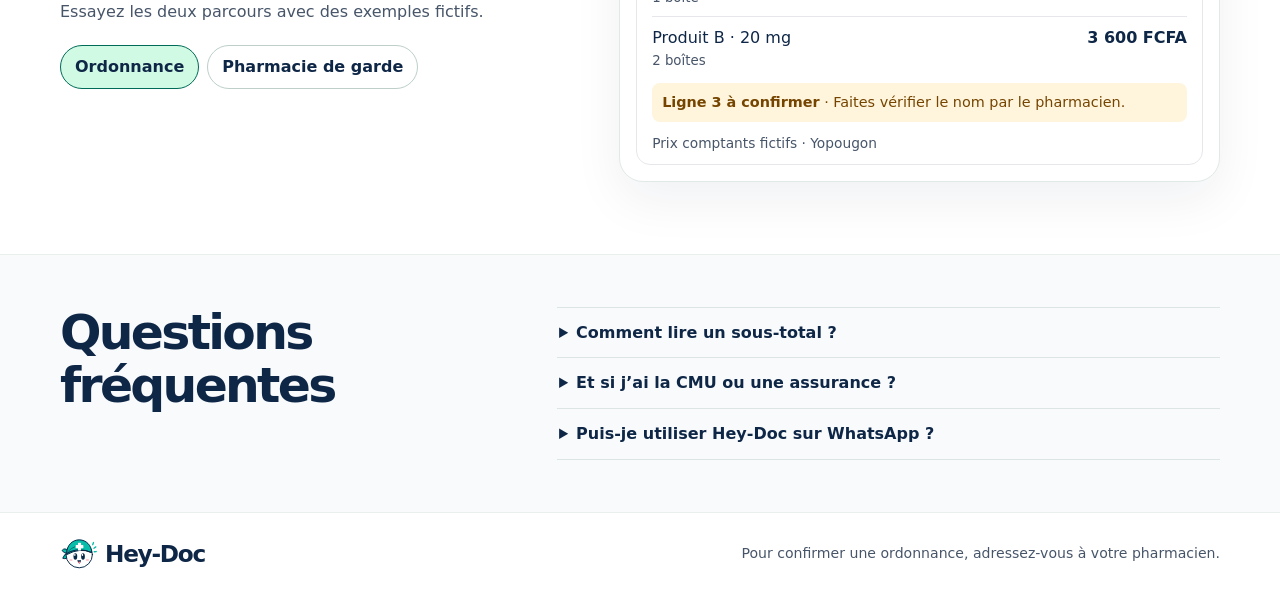
==== commit 92bd204c: "Play the landing hero as a scroll-driven film The mascot gives way to the phone, the prescription is" ====
--- a/frontend/index.html
+++ b/frontend/index.html
@@ -6,8 +6,11 @@
   <meta name="description" content="Découvrez Hey-Doc, l’assistant qui vous aide à estimer le coût de votre ordonnance et à trouver une pharmacie de garde en Côte d’Ivoire.">
   <title>Hey-Doc · Votre ordonnance, votre budget</title>
   <link rel="icon" href="../branding/heydoc-mascotte.svg" type="image/svg+xml">
+  <script>if (!matchMedia('(prefers-reduced-motion: reduce)').matches) document.documentElement.classList.add('cine');</script>
   <link rel="stylesheet" href="../branding/theme.css">
   <link rel="stylesheet" href="landing.css">
+  <script src="vendor/gsap.min.js" defer></script>
+  <script src="vendor/ScrollTrigger.min.js" defer></script>
   <script src="landing.js" defer></script>
 </head>
 <body>
@@ -25,23 +28,68 @@
 
   <main id="contenu">
     <div class="scroll-progress" aria-hidden="true"></div>
-    <section class="hero wrap" aria-labelledby="headline">
-      <div class="hero-copy">
-        <p class="eyebrow"><span></span> Assistant pharmacie en Côte d’Ivoire</p>
-        <h1 id="headline">Votre ordonnance,<br> <em>votre budget.</em></h1>
-        <p class="lead">Estimez ce que vous paierez en pharmacie, produit par produit. Trouvez aussi une pharmacie de garde dans votre secteur.</p>
-        <div class="hero-actions">
-          <a class="button primary" href="#demo" data-select="ordonnance">Essayer la démo</a>
-          <a class="text-link" href="#demo" data-select="garde">Trouver une garde</a>
-        </div>
-        <p class="demo-note">Démo sur des données fictives. Aucune photo à envoyer.</p>
-      </div>
-      <div class="hero-art">
-        <div class="orbit" aria-hidden="true"></div>
-        <img src="../branding/heydoc-mascotte.svg" alt="La mascotte de Hey-Doc, avec son bandana turquoise" width="512" height="512">
-        <div class="sample">
-          <div class="sample-icon" aria-hidden="true"><svg viewBox="0 0 24 24" fill="none" stroke="currentColor" stroke-width="1.7"><path d="M6 3h8l4 4v14H6zM14 3v5h4M9 12h6m-6 4h6" stroke-linejoin="round" stroke-linecap="round"/></svg></div>
-          <div><p>Exemple d’estimation</p><strong>6 100 <small>FCFA</small></strong></div>
+    <section class="film" aria-labelledby="headline">
+      <div class="film-track">
+        <div class="film-stage wrap">
+          <div class="film-copy">
+            <div class="film-intro">
+              <p class="eyebrow"><span></span> Assistant pharmacie en Côte d’Ivoire</p>
+              <h1 id="headline">Votre ordonnance,<br> <em>votre budget.</em></h1>
+              <p class="lead">Estimez ce que vous paierez en pharmacie, produit par produit. Trouvez aussi une pharmacie de garde dans votre secteur.</p>
+              <div class="hero-actions">
+                <a class="button primary" href="#demo" data-select="ordonnance">Essayer la démo</a>
+                <a class="text-link" href="#demo" data-select="garde">Trouver une garde</a>
+              </div>
+              <p class="demo-note">Démo sur des données fictives. Aucune photo à envoyer.</p>
+            </div>
+            <ol class="film-steps">
+              <li data-film-step>
+                <span aria-hidden="true">01</span>
+                <h2>Photographiez votre ordonnance</h2>
+                <p>Cadrez la page entière. Une photo lisible aide à retrouver le nom et le dosage de chaque produit.</p>
+              </li>
+              <li data-film-step>
+                <span aria-hidden="true">02</span>
+                <h2>Vérifiez ce que Hey-Doc a lu</h2>
+                <p>Les produits identifiés s’affichent avec leur présentation. Une ligne difficile à lire reste à confirmer en pharmacie.</p>
+              </li>
+              <li data-film-step>
+                <span aria-hidden="true">03</span>
+                <h2>Voyez combien prévoir</h2>
+                <p>Le sous-total additionne les lignes avec un prix comptant disponible. Les lignes à vérifier restent visibles.</p>
+                <a class="button primary" href="#demo" data-select="ordonnance">Essayer l’exemple complet</a>
+              </li>
+            </ol>
+          </div>
+          <div class="film-art" aria-hidden="true">
+            <div class="orbit"></div>
+            <img class="film-mascot" src="../branding/heydoc-mascotte.svg" alt="" width="512" height="512">
+            <div class="phone">
+              <div class="phone-bar"><img src="../branding/heydoc-mascotte.svg" alt="" width="40" height="40"><strong>Hey-Doc</strong><span>Exemple fictif</span></div>
+              <div class="phone-screen">
+                <div class="rx">
+                  <strong>Ordonnance</strong>
+                  <i></i><i></i><i></i><i></i><i></i>
+                  <b class="rx-scan"></b>
+                </div>
+                <div class="rx-flash"></div>
+                <div class="rows">
+                  <div class="row"><strong>Produit A · 500 mg</strong><span>2 500 FCFA</span></div>
+                  <div class="row"><strong>Produit B · 20 mg</strong><span>3 600 FCFA</span></div>
+                  <div class="row row-warning"><strong>Ligne 3</strong><span>À confirmer</span></div>
+                </div>
+                <div class="total">
+                  <span>Sous-total sans bon</span>
+                  <strong><output class="total-amount">6 100</output> <small>FCFA</small></strong>
+                  <span>2 lignes chiffrées sur 3</span>
+                </div>
+              </div>
+            </div>
+            <div class="duty-chip">
+              <i><svg viewBox="0 0 24 24" fill="none" stroke="currentColor" stroke-width="1.8"><path d="M19 10c0 5-7 11-7 11s-7-6-7-11a7 7 0 1 1 14 0Z"/><circle cx="12" cy="10" r="2.3"/></svg></i>
+              <div><strong>Garde ce soir</strong><span>Yopougon · Dim. 19 h à lun. 8 h</span></div>
+            </div>
+          </div>
         </div>
       </div>
     </section>
@@ -85,59 +133,20 @@
       </div>
     </section>
 
-    <section class="story" aria-labelledby="story-title">
-      <div class="wrap story-grid">
-        <div class="story-copy">
-          <h2 id="story-title" data-reveal>De la photo<br> au prix en FCFA.</h2>
-          <ol class="story-steps">
-            <li data-reveal data-step="capture">
-              <span aria-hidden="true">01</span>
-              <h3>Photographiez votre ordonnance</h3>
-              <p>Cadrez la page entière. Une photo lisible aide à retrouver le nom et le dosage de chaque produit.</p>
-            </li>
-            <li data-reveal data-step="lecture">
-              <span aria-hidden="true">02</span>
-              <h3>Vérifiez ce que Hey-Doc a lu</h3>
-              <p>Les produits identifiés s’affichent avec leur présentation. Une ligne difficile à lire reste à confirmer en pharmacie.</p>
-            </li>
-            <li data-reveal data-step="budget">
-              <span aria-hidden="true">03</span>
-              <h3>Voyez combien prévoir</h3>
-              <p>Le sous-total additionne les lignes avec un prix comptant disponible. Vous voyez aussi les lignes encore à vérifier.</p>
-            </li>
-          </ol>
-          <a class="button primary story-action" href="#demo" data-select="ordonnance">Essayer l’exemple complet</a>
-        </div>
-        <div class="story-preview" aria-hidden="true">
-          <div class="story-stage" data-scene="capture">
-            <div class="stage-brand"><img src="../branding/heydoc-mascotte.svg" width="38" height="38" alt=""> Hey-Doc <span>Exemple fictif</span></div>
-            <div class="stage-content">
-              <div class="scene" data-scene-panel="capture">
-                <div class="paper">
-                  <strong>Ordonnance</strong>
-                  <i></i><i></i><i></i>
-                </div>
-                <p>Photo de votre ordonnance</p>
-              </div>
-              <div class="scene" data-scene-panel="lecture">
-                <div class="scene-row"><strong>Produit A</strong><span>500 mg</span></div>
-                <div class="scene-row"><strong>Produit B</strong><span>20 mg</span></div>
-                <div class="scene-row scene-warning"><strong>Ligne 3</strong><span>À confirmer</span></div>
-                <p>Présentations identifiées</p>
-              </div>
-              <div class="scene" data-scene-panel="budget">
-                <div class="scene-total">
-                  <span>Sous-total sans bon</span>
-                  <strong>6 100 <small>FCFA</small></strong>
-                  <span>2 lignes chiffrées sur 3</span>
-                </div>
-                <p>Estimation en pharmacie</p>
-              </div>
-            </div>
-            <div class="stage-indicators"><i></i><i></i><i></i></div>
-          </div>
-        </div>
-      </div>
+    <section class="trust" aria-labelledby="trust-title">
+      <div class="wrap trust-inner">
+        <div class="trust-copy" data-reveal>
+          <p class="eyebrow"><span></span> Jusqu’au comptoir</p>
+          <h2 id="trust-title">Hey-Doc prépare.<br> <em>Votre pharmacien confirme.</em></h2>
+          <p>Vous arrivez en pharmacie avec un budget et les bonnes questions. Le choix du produit, le dosage et toute substitution restent l’affaire de votre pharmacien.</p>
+          <ul class="trust-points">
+            <li>Les lignes incertaines restent signalées, jamais devinées.</li>
+            <li>Aucun diagnostic ni changement de traitement.</li>
+            <li>Chaque prix indique sa source et sa date.</li>
+          </ul>
+        </div>
+      </div>
+      <img class="trust-art" src="images/poignee-main-1191.webp" srcset="images/poignee-main-640.webp 640w, images/poignee-main-1191.webp 1191w" sizes="(max-width: 900px) 92vw, 54vw" width="1191" height="1321" loading="lazy" decoding="async" alt="La main gantée d’un pharmacien serre fermement celle d’un patient.">
     </section>
 
     <section id="demo" class="wrap demo" data-reveal aria-labelledby="demo-title">
--- a/frontend/landing.css
+++ b/frontend/landing.css
@@ -22,7 +22,6 @@
 .outline:hover { background: #effaf6; }
 .primary { color: white; background: var(--action); }
 .primary:hover { background: var(--action-hover); }
-.hero { display: grid; grid-template-columns: 1.08fr 1fr; align-items: center; gap: 44px; padding-block: 66px 72px; }
 .eyebrow { display: flex; align-items: center; gap: 9px; color: var(--action); font-size: .86rem; font-weight: 750; margin-bottom: 20px; }
 .eyebrow span { width: 9px; height: 9px; border-radius: 50%; background: var(--brand); }
 h1 { max-width: 12ch; font-size: clamp(2.8rem, 5.55vw, 5.25rem); line-height: .99; font-weight: 850; letter-spacing: -.078em; }
@@ -31,14 +30,6 @@
 .hero-actions { display: flex; align-items: center; flex-wrap: wrap; gap: 12px 22px; margin-top: 24px; }
 .text-link { color: var(--action); font-weight: 750; }
 .demo-note { margin-top: 13px; color: var(--muted); font-size: .86rem; }
-.hero-art { position: relative; min-width: 0; min-height: 430px; display: grid; place-items: center; isolation: isolate; overflow: hidden; border-radius: 36px; background: radial-gradient(ellipse at 58% 36%, #f5fffc, #d4f6e9 72%, #c6f2e4); }
-.hero-art img { width: min(75%, 360px); height: auto; margin-bottom: 23px; }
-.orbit { position: absolute; z-index: -1; width: 69%; max-width: 360px; aspect-ratio: 1; border-radius: 50%; border: 1px solid #a2dfcf; box-shadow: 0 0 0 24px #ffffff63, 0 0 0 25px #bce8dc; }
-.sample { position: absolute; right: clamp(12px, 8%, 50px); bottom: 24px; display: flex; align-items: center; gap: 12px; padding: 12px 17px; background: white; border: 1px solid #e3f0eb; border-radius: 16px; box-shadow: var(--shadow); line-height: 1.25; }
-.sample p { color: var(--muted); font-size: .83rem; }
-.sample strong { font-size: 1.5rem; letter-spacing: -.04em; }
-.sample small { font-size: .75rem; }
-.sample-icon { display: grid; place-items: center; width: 44px; height: 44px; color: var(--action); background: var(--mint); border-radius: 12px; }
 svg { width: 24px; height: 24px; }
 .feature-section, .faq-section { background: var(--page); border-block: 1px solid #e9efec; }
 h2 { font-size: clamp(1.95rem, 4vw, 3.05rem); line-height: 1.08; letter-spacing: -.055em; }
@@ -73,26 +64,15 @@
 .questions p { color: var(--muted); max-width: 66ch; padding-bottom: 14px; }
 .footer p { color: var(--muted); font-size: .88rem; }
 @media (max-width: 900px) {
-  .hero { gap: 25px; }
-  .hero-art { min-height: 340px; }
   .demo { gap: 26px; }
 }
 @media (max-width: 700px) {
   .wrap { width: min(540px, calc(100% - 32px)); }
   .header-inner { min-height: 68px; gap: 8px; }
   nav { display: none; }
-  .hero, .demo, .faq { grid-template-columns: minmax(0, 1fr); }
-  .hero { padding-block: 34px 40px; }
-  .hero-art { min-height: 300px; border-radius: 24px; }
-  .hero-art img { width: min(65%, 255px); }
-  .orbit { width: min(61%, 220px); }
   .features, .demo, .faq { padding-block: 38px; gap: 20px; }
-  .demo, .faq { padding-block: 38px; gap: 20px; }
+  .demo, .faq { grid-template-columns: minmax(0, 1fr); padding-block: 38px; gap: 20px; }
   .footer { align-items: flex-start; flex-direction: column; gap: 4px; padding-block: 14px; }
-}
-@media (max-width: 460px) {
-  .hero-art { min-height: 272px; }
-  .sample { bottom: 12px; }
 }
 @media (prefers-reduced-motion: reduce) { html { scroll-behavior: auto; } }
 
@@ -106,79 +86,12 @@
   transform: scaleX(var(--scroll-progress, 0));
   transform-origin: left;
 }
-.story { background: var(--ink); color: white; }
-.story-grid {
-  display: grid;
-  grid-template-columns: 1fr 1.1fr;
-  align-items: start;
-  gap: clamp(24px, 7vw, 100px);
-  padding-block: 72px;
-}
-.story-copy h2 { font-size: clamp(2.5rem, 5.3vw, 5rem); }
-.story-steps { list-style: none; margin: 30px 0 0; padding: 0; }
-.story-steps li {
-  position: relative;
-  min-height: clamp(180px, 32vh, 300px);
-  padding: 22px 12px 28px 62px;
-  border-top: 1px solid #ffffff35;
-}
-.story-steps li > span { position: absolute; left: 0; top: 22px; color: #83f0d2; font-variant-numeric: tabular-nums; }
-.story-steps h3 { font-size: clamp(1.2rem, 2.4vw, 1.75rem); line-height: 1.25; }
-.story-steps p { margin-top: 8px; max-width: 42ch; color: #d4e0ee; }
-.story-steps li.is-current { border-color: #83f0d2; }
-.story-action { background: var(--mint); color: var(--ink); }
-.story-action:hover { background: #a5f3d4; }
-.story-preview { position: sticky; top: clamp(24px, 14vh, 124px); }
-.story-stage {
-  isolation: isolate;
-  overflow: hidden;
-  background: radial-gradient(ellipse at 50% 35%, #effff9, #bcefe0);
-  color: var(--ink);
-  border-radius: 28px;
-  padding: clamp(14px, 3vw, 28px);
-}
-.stage-brand { display: flex; flex-wrap: wrap; align-items: center; gap: 8px; font-weight: 800; }
-.stage-brand span { margin-left: auto; color: var(--muted); font-size: .85rem; font-weight: 600; }
-.stage-content { display: grid; min-height: 260px; align-items: center; }
-.scene {
-  grid-area: 1 / 1;
-  width: min(100%, 310px);
-  margin: auto;
-  opacity: 0;
-  transform: translateY(14px);
-  transition: opacity .32s ease, transform .32s ease;
-}
-.story-stage[data-scene="capture"] [data-scene-panel="capture"],
-.story-stage[data-scene="lecture"] [data-scene-panel="lecture"],
-.story-stage[data-scene="budget"] [data-scene-panel="budget"] { opacity: 1; transform: none; }
-.scene p { margin-top: 16px; text-align: center; color: var(--action-hover); font-weight: 750; }
-.paper { width: 140px; margin: auto; padding: 21px; background: white; border-radius: 13px; box-shadow: var(--shadow); transform: rotate(-7deg); }
-.paper i { display: block; height: 7px; margin-top: 12px; background: #cee3dd; border-radius: 20px; }
-.paper i:nth-child(odd) { width: 76%; }
-.scene-row { display: flex; justify-content: space-between; flex-wrap: wrap; gap: 4px 10px; padding: 9px 13px; margin-block: 7px; background: white; border-radius: 10px; }
-.scene-warning { background: var(--warning-bg); color: var(--warning-ink); }
-.scene-total { background: var(--ink); color: var(--mint); border-radius: 16px; padding: 22px; }
-.scene-total strong { display: block; color: white; font-size: clamp(2rem, 4.5vw, 3.5rem); line-height: 1.15; font-variant-numeric: tabular-nums; }
-.scene-total small { font-size: .4em; }
-.stage-indicators { display: flex; justify-content: center; gap: 6px; }
-.stage-indicators i { width: 16px; height: 4px; border-radius: 9px; background: #91cabc; }
-.story-stage[data-scene="capture"] .stage-indicators i:nth-child(1),
-.story-stage[data-scene="lecture"] .stage-indicators i:nth-child(2),
-.story-stage[data-scene="budget"] .stage-indicators i:nth-child(3) { background: var(--action); }
 @media (prefers-reduced-motion: no-preference) {
-  .hero-art img { transform: translateY(var(--hero-drift, 0px)); }
   .motion-ready [data-reveal] { transition: opacity .55s ease, transform .55s ease; }
   .motion-ready [data-reveal]:not(.is-visible):not(:focus-within) { opacity: 0; transform: translateY(24px); }
 }
-@media (max-width: 700px) {
-  .story-grid { grid-template-columns: 1fr; gap: 20px; padding-block: 44px; }
-  .story-steps li { min-height: 0; padding: 16px 4px 20px 38px; }
-  .story-steps li > span { top: 16px; }
-  .story-preview { display: none; }
-}
 @media (prefers-reduced-motion: reduce) {
   .scroll-progress { display: none; }
-  .scene { transition: none; }
 }
 
 .site-header {
@@ -279,3 +192,203 @@
   .services-intro { display: grid; }
   .service { grid-template-columns: 1fr; border-radius: 24px; }
 }
+
+/* Hero filmé : sans GSAP ou en mouvement réduit, la page affiche l’état final. */
+:root { --header: 82px; }
+.film-stage {
+  display: grid;
+  grid-template-columns: minmax(0, 1fr) minmax(0, 1.05fr);
+  align-items: center;
+  gap: clamp(24px, 5vw, 64px);
+  padding-block: 56px 72px;
+}
+.film-copy { min-width: 0; }
+.film-steps { list-style: none; margin: 40px 0 0; padding: 0; }
+.film-steps li { position: relative; padding: 18px 0 18px 52px; border-top: 1px solid var(--line); }
+.film-steps li > span { position: absolute; left: 0; top: 20px; color: var(--action); font-weight: 800; font-variant-numeric: tabular-nums; }
+.film-steps h2 { font-size: clamp(1.25rem, 2.2vw, 1.6rem); letter-spacing: -.035em; }
+.film-steps p { margin-top: 6px; max-width: 42ch; color: var(--muted); }
+.film-steps .button { margin-top: 18px; }
+.film-art {
+  position: relative;
+  min-width: 0;
+  height: min(620px, 78vh);
+  min-height: 460px;
+  container-type: size;
+  isolation: isolate;
+  overflow: hidden;
+  border-radius: 36px;
+  background: radial-gradient(ellipse at 50% 38%, #f5fffc, #d4f6e9 70%, #c6f2e4);
+}
+.orbit {
+  position: absolute;
+  z-index: -1;
+  inset: 0;
+  margin: auto;
+  width: 78cqmin;
+  aspect-ratio: 1;
+  border-radius: 50%;
+  border: 1px solid #a2dfcf;
+  box-shadow: 0 0 0 24px #ffffff63, 0 0 0 25px #bce8dc;
+}
+.film-mascot { position: absolute; left: 2%; bottom: 2%; width: 26cqh; height: auto; }
+.phone, .duty-chip { z-index: 2; }
+.phone {
+  position: absolute;
+  inset: 0;
+  margin: auto;
+  height: 86cqh;
+  width: calc(86cqh * .52);
+  display: flex;
+  flex-direction: column;
+  font-size: min(2.35cqh, 4.6cqw);
+  line-height: 1.3;
+  overflow: hidden;
+  background: var(--page);
+  border: .55em solid var(--ink);
+  border-radius: 2.4em;
+  box-shadow: 0 30px 70px #0f274730;
+}
+.phone-bar { display: flex; align-items: center; gap: .5em; padding: .8em 1em; background: white; border-bottom: 1px solid var(--line); }
+.phone-bar img { width: 2.2em; height: 2.2em; border-radius: 50%; background: var(--mint); }
+.phone-bar span { margin-left: auto; color: var(--muted); font-size: .78em; }
+.phone-screen { position: relative; flex: 1; display: flex; flex-direction: column; gap: .7em; padding: 1em; }
+.rx {
+  position: absolute;
+  inset: 1.4em 1.6em auto;
+  padding: 1.4em 1.3em 1.8em;
+  overflow: hidden;
+  background: white;
+  border-radius: .8em;
+  box-shadow: var(--shadow), 0 0 0 1px var(--line);
+  opacity: 0;
+  visibility: hidden;
+}
+.rx i { display: block; height: .5em; margin-top: 1em; border-radius: 1em; background: #cee3dd; }
+.rx i:nth-child(odd) { width: 72%; }
+.rx-scan {
+  position: absolute;
+  inset: 0 0 auto;
+  height: 2.4em;
+  translate: 0 -50%;
+  opacity: 0;
+  background: linear-gradient(transparent, #00b89455 48%, var(--brand) 50%, #00b89455 52%, transparent);
+}
+.rx-flash { position: absolute; inset: 0; z-index: 3; background: white; opacity: 0; pointer-events: none; }
+.rows { display: grid; gap: .5em; }
+.row { display: flex; justify-content: space-between; gap: .3em .6em; flex-wrap: wrap; padding: .65em .8em; background: white; border-radius: .7em; box-shadow: 0 0 0 1px var(--line); }
+.row strong { font-size: .92em; }
+.row span { font-weight: 750; font-variant-numeric: tabular-nums; }
+.row-warning { background: var(--warning-bg); color: var(--warning-ink); box-shadow: none; }
+.total { margin-top: auto; display: grid; padding: 1em; border-radius: 1em; background: var(--ink); color: var(--mint); font-size: .9em; }
+.total strong { color: white; font-size: 2.4em; line-height: 1.1; letter-spacing: -.04em; font-variant-numeric: tabular-nums; }
+.total small { font-size: .4em; letter-spacing: 0; }
+.duty-chip {
+  position: absolute;
+  z-index: 2;
+  right: 3%;
+  top: 6%;
+  display: flex;
+  align-items: center;
+  gap: 10px;
+  max-width: 46cqw;
+  padding: 10px 14px;
+  font-size: .86rem;
+  line-height: 1.3;
+  background: white;
+  border-radius: 14px;
+  box-shadow: var(--shadow), 0 0 0 1px #e3f0eb;
+}
+.duty-chip i { display: grid; place-items: center; flex: none; width: 36px; height: 36px; border-radius: 50%; background: var(--action); color: white; }
+.duty-chip svg { width: 20px; height: 20px; }
+.duty-chip span { display: block; color: var(--muted); }
+@media (max-width: 900px) {
+  .film-stage { grid-template-columns: minmax(0, 1fr); }
+  .film-art { height: 520px; min-height: 0; }
+}
+@media (max-width: 700px) {
+  :root { --header: 68px; }
+  .film-stage { padding-block: 30px 40px; }
+  .film-art { height: 440px; border-radius: 24px; }
+  .duty-chip { font-size: .78rem; padding: 8px 10px; }
+}
+
+/* Version filmée, activée tôt dans le <head> puis animée par landing.js. */
+.cine .film-track { height: var(--film-length, 800vh); }
+.cine .film-stage {
+  position: sticky;
+  top: var(--header);
+  height: calc(100vh - var(--header));
+  height: calc(100svh - var(--header));
+  padding-block: clamp(16px, 4vh, 40px);
+}
+.cine .film-copy, .cine .film-steps { display: grid; align-items: center; }
+.cine .film-intro, .cine .film-steps, .cine .film-steps li { grid-area: 1 / 1; }
+.cine .film-steps { margin: 0; }
+.cine .film-steps li { padding: 0 0 0 0; border: 0; }
+.cine .film-steps li > span { position: static; display: block; margin-bottom: 14px; font-size: 1rem; }
+.cine .film-steps h2 { max-width: 14ch; font-size: clamp(1.9rem, 4.2vw, 3.6rem); line-height: 1.04; letter-spacing: -.06em; }
+.cine .film-steps p { margin-top: 16px; font-size: clamp(1rem, 1.5vw, 1.15rem); }
+.cine .film-art { height: 100%; min-height: 0; max-height: 680px; }
+.cine .film-steps li,
+.cine .film-mascot,
+.cine .phone,
+.cine .row,
+.cine .total,
+.cine .duty-chip { visibility: hidden; }
+@media (max-width: 900px) {
+  .cine .film-track { --film-length: 700vh; }
+  .cine .film-stage { grid-template-rows: auto minmax(0, 1fr); align-items: stretch; gap: 16px; }
+  .cine .film-copy { align-items: start; }
+  .cine .film-art { height: auto; max-height: none; }
+  .cine .demo-note { display: none; }
+  .cine .film-steps h2 { max-width: 18ch; font-size: clamp(1.6rem, 7vw, 2.4rem); }
+  .cine .film-steps p { margin-top: 8px; }
+  .cine .film-steps li > span { margin-bottom: 6px; }
+  .cine .film-steps .button { margin-top: 12px; }
+}
+@media (max-width: 700px) {
+  .cine .eyebrow { margin-bottom: 12px; }
+  .cine h1 { font-size: min(2.6rem, 8.6vw); }
+  .cine .lead { display: none; }
+  .cine .hero-actions { margin-top: 18px; gap: 8px 14px; }
+  .cine .hero-actions .button { padding-inline: 14px; }
+  .cine .phone { height: 92cqh; width: calc(92cqh * .52); }
+}
+
+/* Confiance : l’image touche le bord droit et le bas, là où ses bras sont coupés. */
+.trust { position: relative; overflow: hidden; background: linear-gradient(160deg, #ffffff 30%, #e3f9f0); border-bottom: 1px solid #e9efec; }
+.trust-inner { display: flex; align-items: center; min-height: min(720px, 92vh); padding-block: 72px; }
+.trust-copy { position: relative; z-index: 1; max-width: 33rem; }
+.trust h2 { font-size: clamp(2.2rem, 4.6vw, 4rem); }
+.trust h2 em { font-style: normal; color: var(--action); }
+.trust-copy > p:not(.eyebrow) { margin-top: 18px; max-width: 44ch; color: var(--muted); font-size: clamp(1rem, 1.4vw, 1.12rem); }
+.trust-points { list-style: none; margin: 24px 0 0; padding: 0; display: grid; gap: 10px; }
+.trust-points li { position: relative; padding-left: 30px; font-weight: 650; }
+.trust-points li::before {
+  content: "";
+  position: absolute;
+  left: 0;
+  top: .3em;
+  width: 18px;
+  height: 18px;
+  border-radius: 50%;
+  background: var(--mint) url("data:image/svg+xml,%3Csvg xmlns='http://www.w3.org/2000/svg' viewBox='0 0 24 24' fill='none' stroke='%23006b57' stroke-width='3' stroke-linecap='round' stroke-linejoin='round'%3E%3Cpath d='m6 12 4 4 8-8'/%3E%3C/svg%3E") center / 12px no-repeat;
+}
+.trust-art {
+  position: absolute;
+  right: 0;
+  bottom: 0;
+  width: min(54vw, 760px);
+  height: auto;
+  max-height: 100%;
+  object-fit: contain;
+  object-position: right bottom;
+  pointer-events: none;
+}
+@media (max-width: 900px) {
+  .trust-inner { display: block; min-height: 0; padding-block: 52px 0; }
+  .trust-art { position: relative; display: block; width: min(92vw, 520px); max-height: none; margin: 8px 0 0 auto; }
+}
+/* Le magnétisme de ScrollTrigger se dérègle avec un scroll lissé par le navigateur. */
+html.cine { scroll-behavior: auto; }
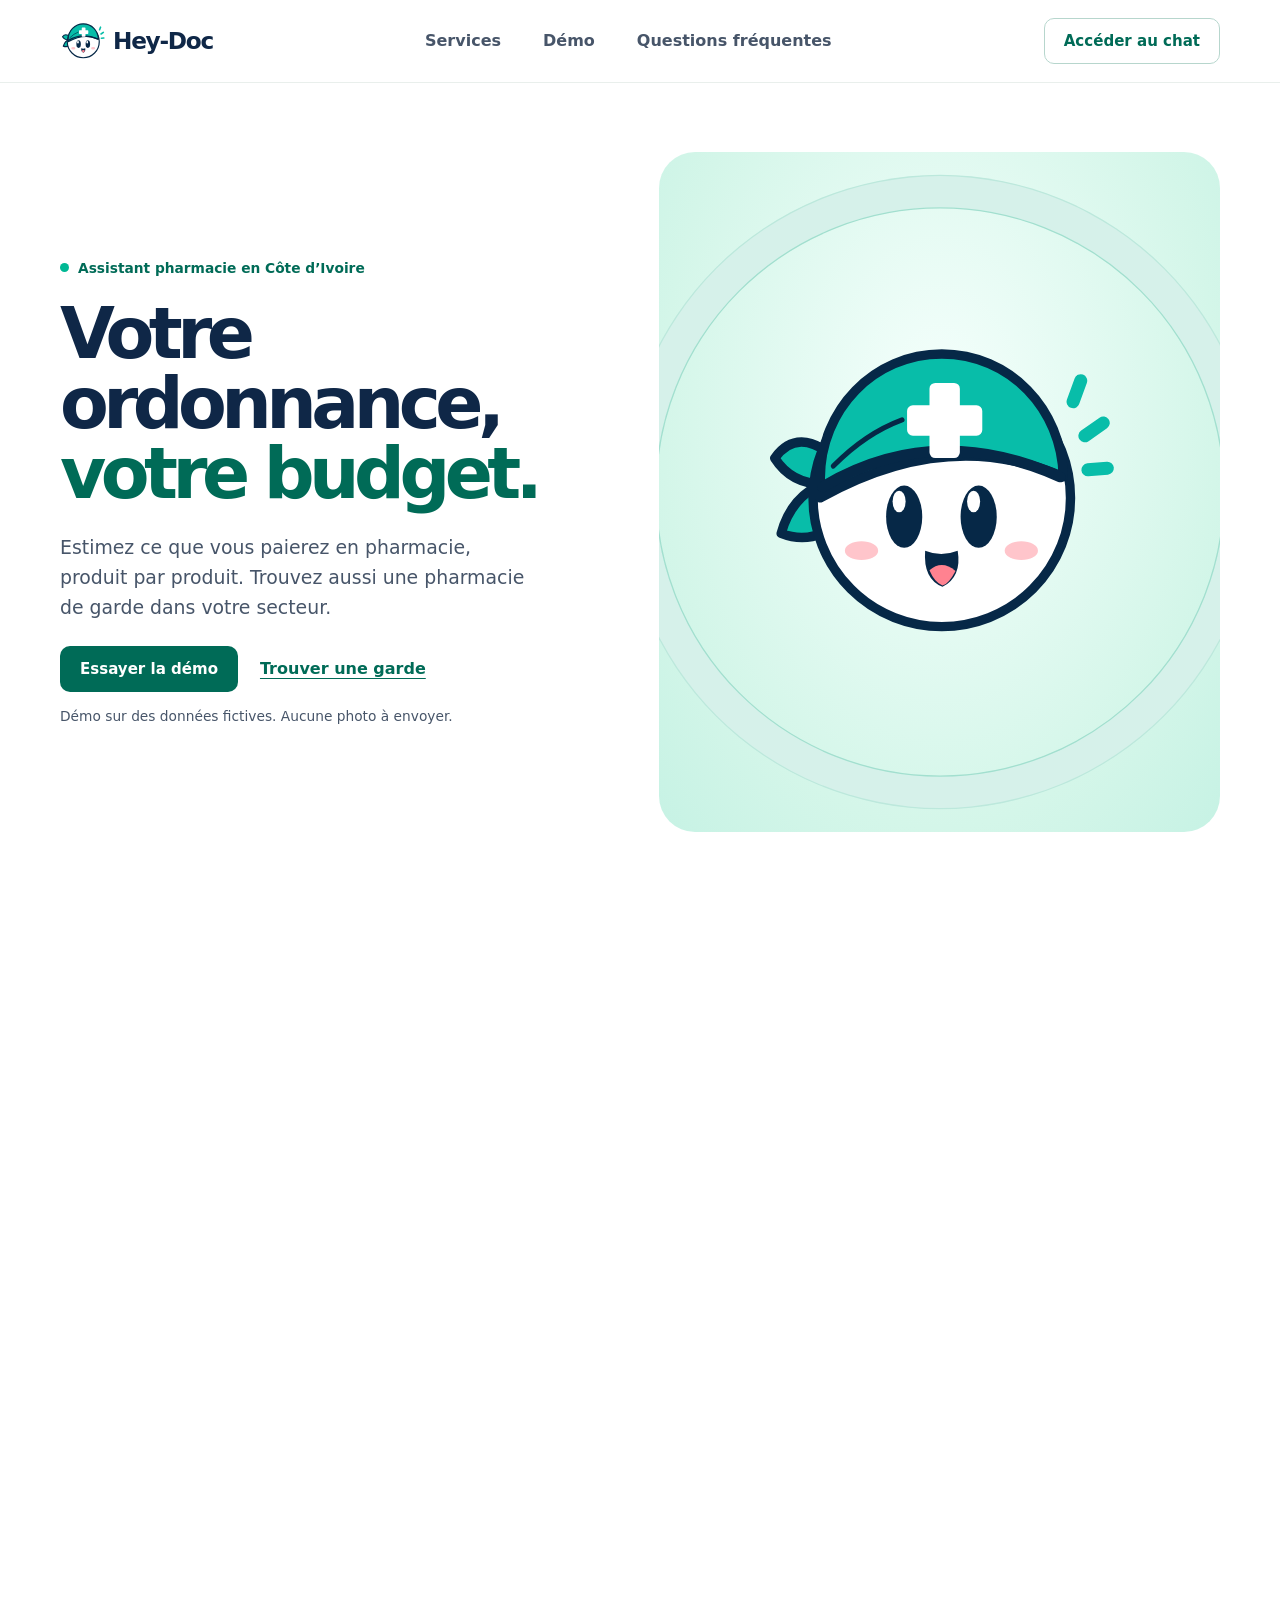
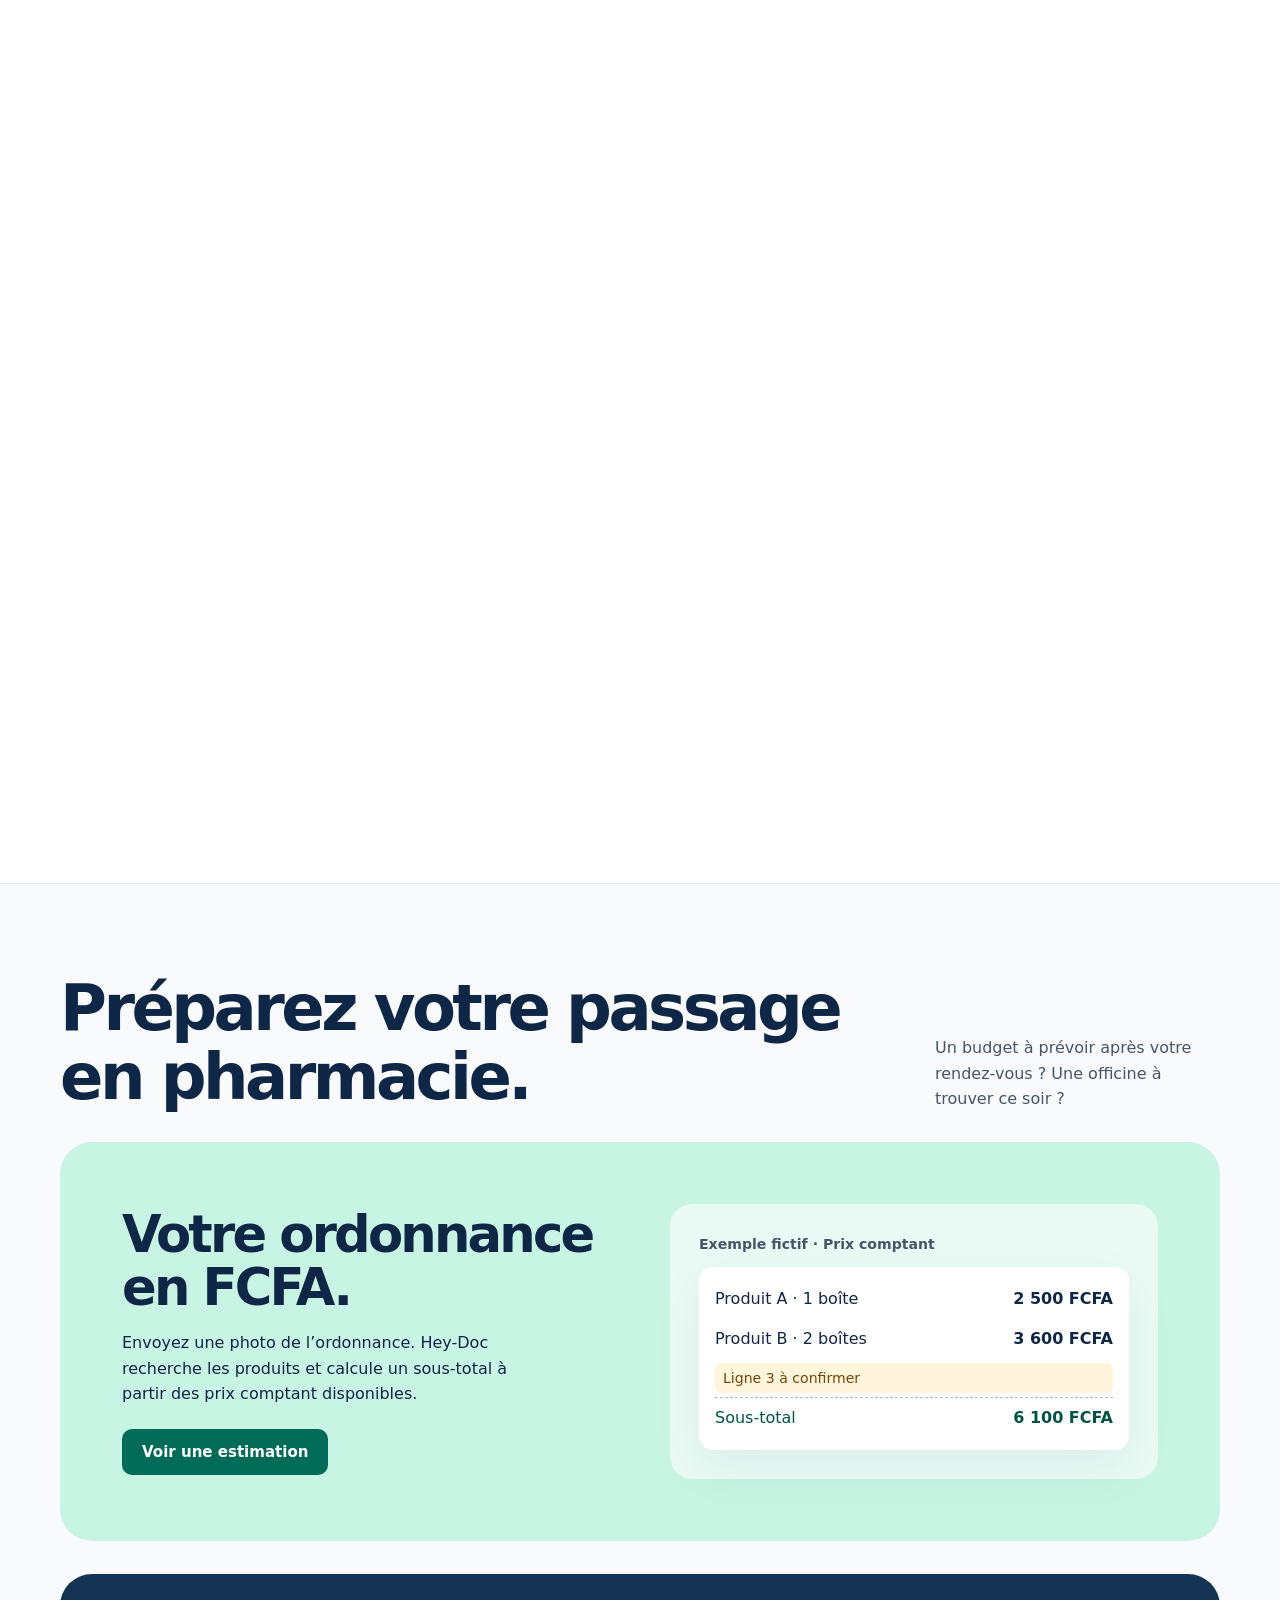
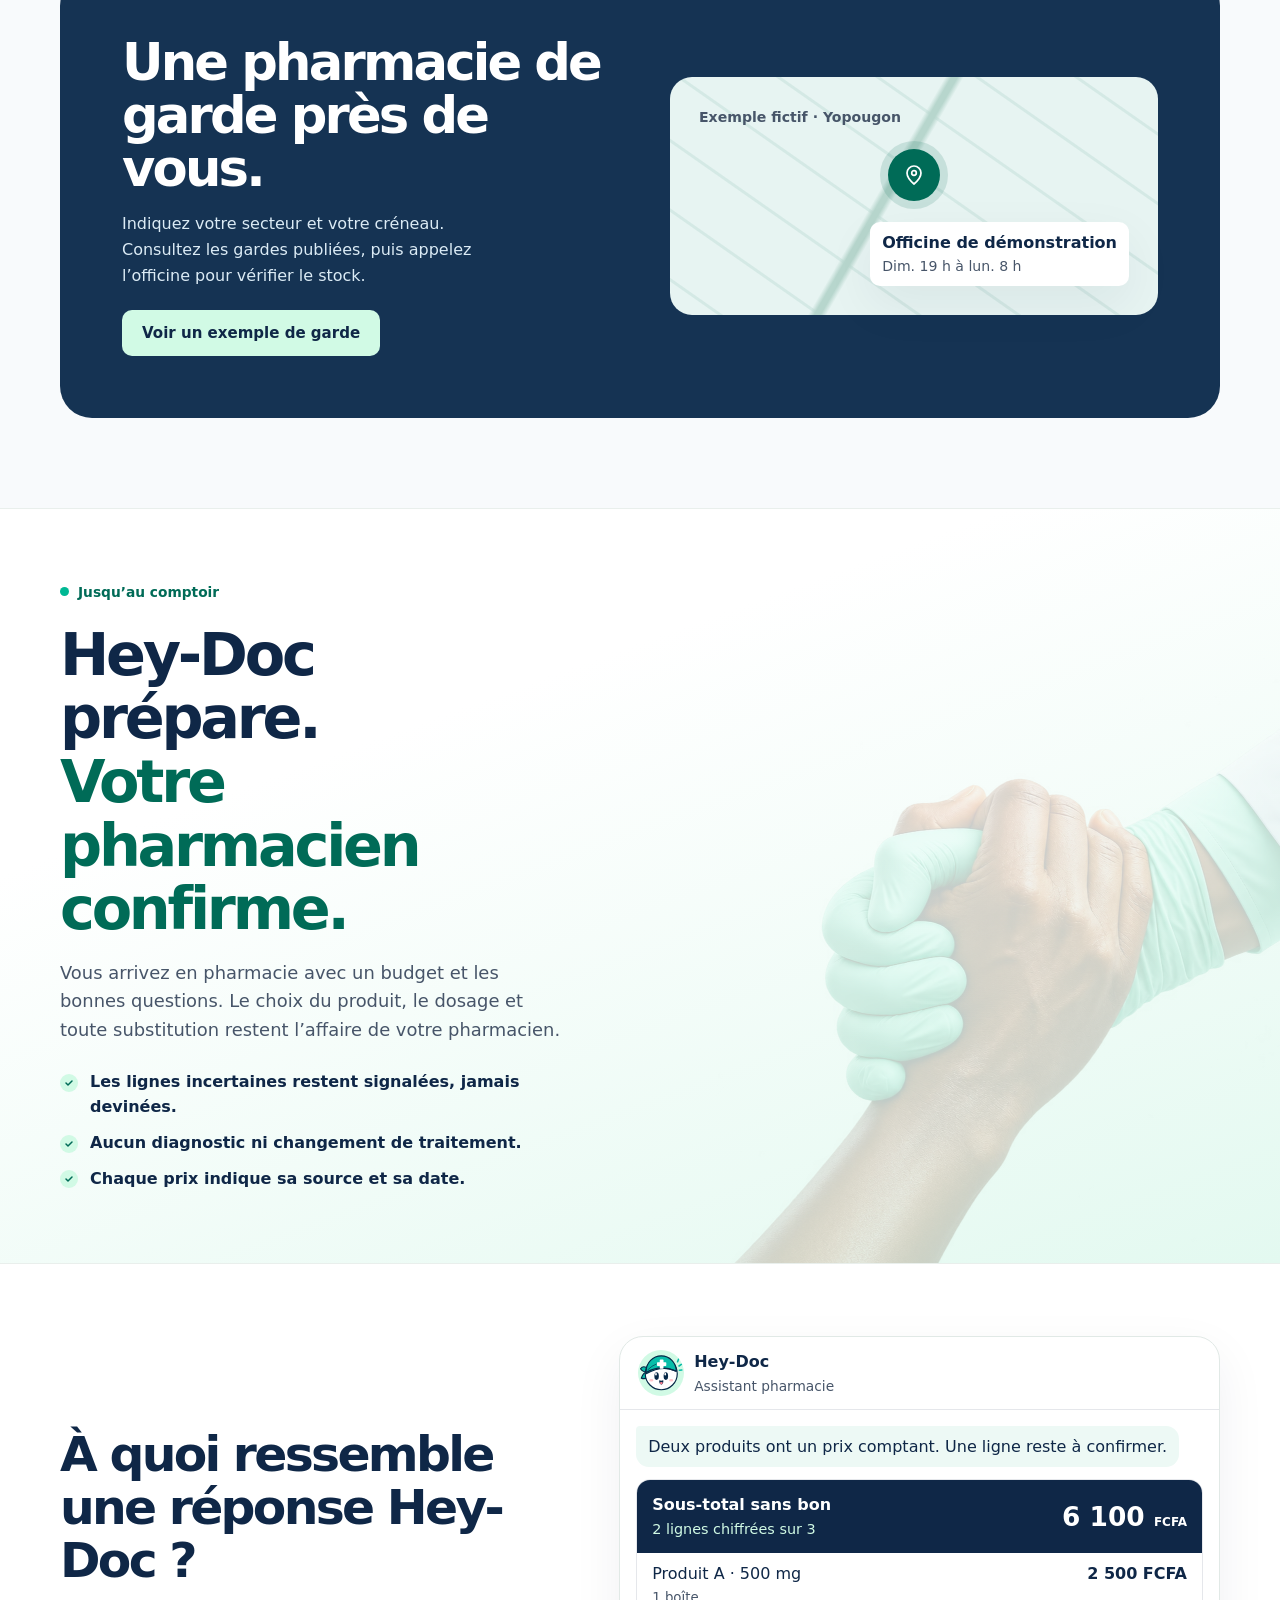
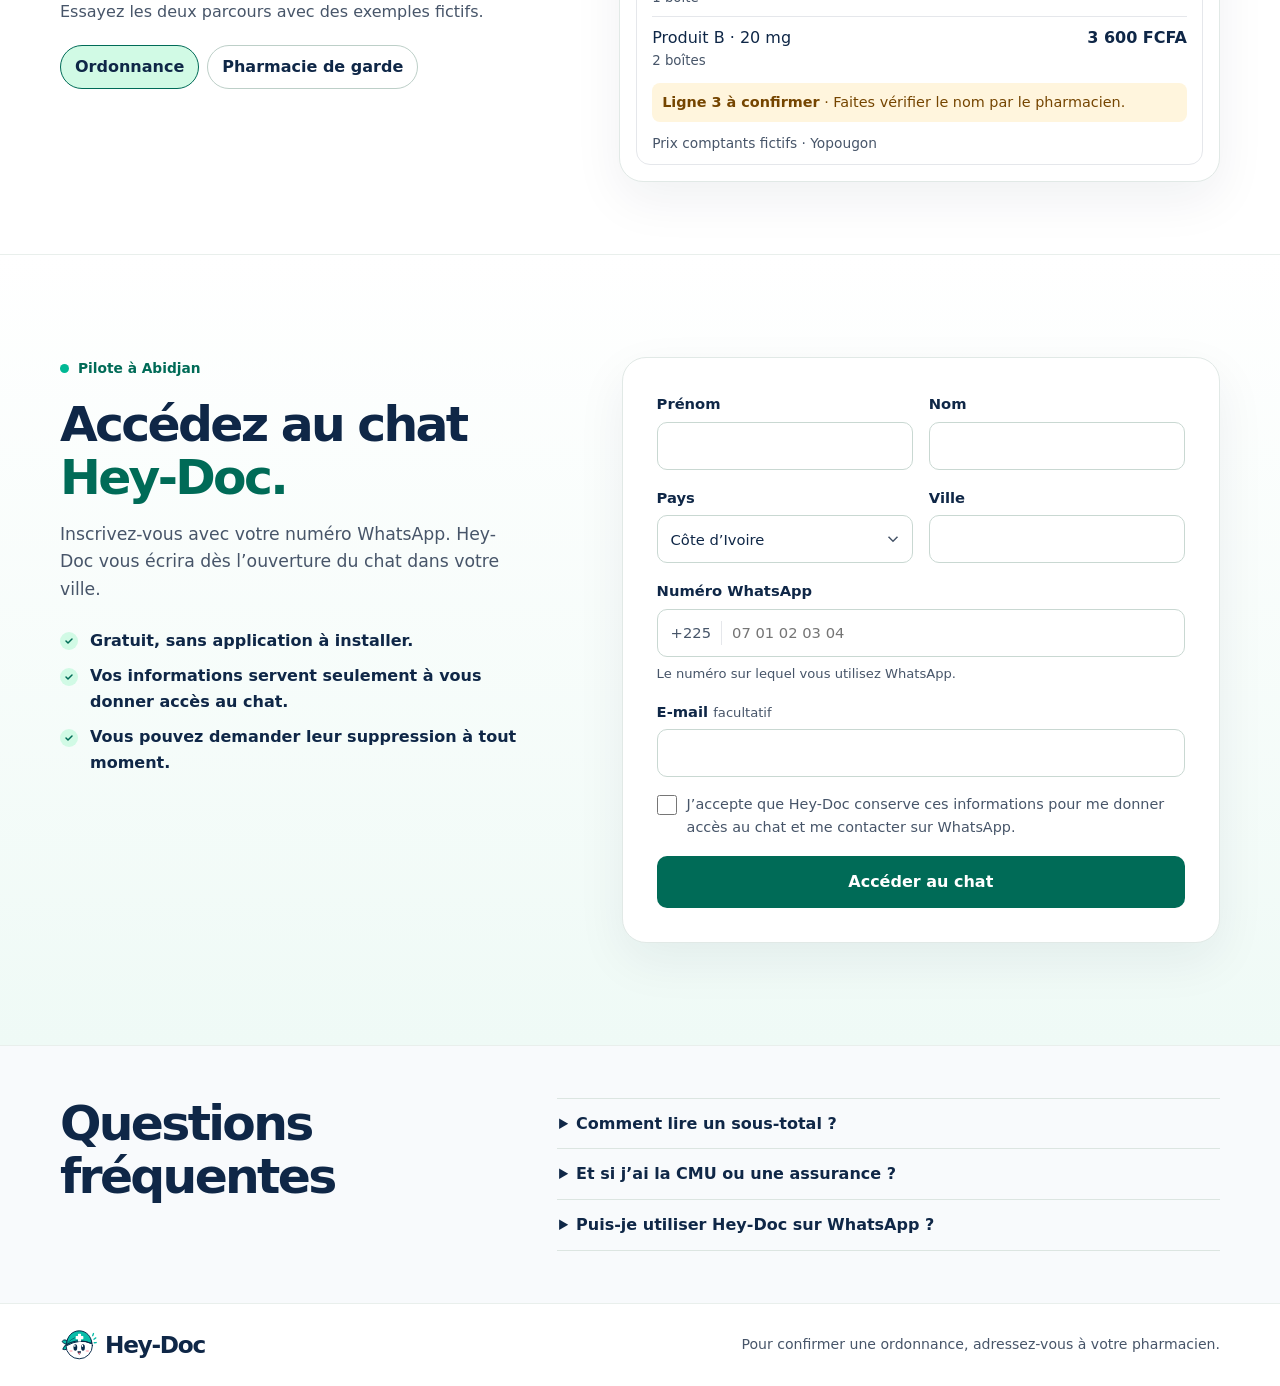
==== commit 9b61bb8d: "Add a chat sign-up form to the landing page The form collects first and last name, country, city, Wh" ====
--- a/frontend/index.html
+++ b/frontend/index.html
@@ -9,9 +9,11 @@
   <script>if (!matchMedia('(prefers-reduced-motion: reduce)').matches) document.documentElement.classList.add('cine');</script>
   <link rel="stylesheet" href="../branding/theme.css">
   <link rel="stylesheet" href="landing.css">
+  <meta name="heydoc-api" content="http://127.0.0.1:8080">
   <script src="vendor/gsap.min.js" defer></script>
   <script src="vendor/ScrollTrigger.min.js" defer></script>
   <script src="landing.js" defer></script>
+  <script src="signup.js" defer></script>
 </head>
 <body>
   <a class="skip" href="#contenu">Aller au contenu</a>
@@ -20,9 +22,10 @@
       <a class="wordmark" href="#haut"><img src="../branding/heydoc-mascotte.svg" width="46" height="46" alt=""><span>Hey-Doc</span></a>
       <nav aria-label="Navigation principale">
         <a href="#services">Services</a>
+        <a href="#demo">Démo</a>
         <a href="#faq">Questions fréquentes</a>
       </nav>
-      <a class="button outline" href="#demo">Voir la démo</a>
+      <a class="button outline" href="#inscription">Accéder au chat</a>
     </div>
   </header>
 
@@ -180,6 +183,80 @@
       </div>
     </section>
 
+    <section id="inscription" class="signup-section" aria-labelledby="signup-title">
+      <div class="wrap signup">
+        <div class="signup-copy" data-reveal>
+          <p class="eyebrow"><span></span> Pilote à Abidjan</p>
+          <h2 id="signup-title">Accédez au chat <em>Hey-Doc.</em></h2>
+          <p>Inscrivez-vous avec votre numéro WhatsApp. Hey-Doc vous écrira dès l’ouverture du chat dans votre ville.</p>
+          <ul class="trust-points">
+            <li>Gratuit, sans application à installer.</li>
+            <li>Vos informations servent seulement à vous donner accès au chat.</li>
+            <li>Vous pouvez demander leur suppression à tout moment.</li>
+          </ul>
+        </div>
+        <div class="signup-card" data-reveal>
+          <form class="signup-form" novalidate>
+            <div class="field-row">
+              <label class="field">Prénom
+                <input name="first_name" autocomplete="given-name" required maxlength="80">
+                <small class="field-error" hidden></small>
+              </label>
+              <label class="field">Nom
+                <input name="last_name" autocomplete="family-name" required maxlength="80">
+                <small class="field-error" hidden></small>
+              </label>
+            </div>
+            <div class="field-row">
+              <label class="field">Pays
+                <select name="country" autocomplete="country" required>
+                  <option value="CI" data-dial="225" selected>Côte d’Ivoire</option>
+                  <option value="BJ" data-dial="229">Bénin</option>
+                  <option value="BF" data-dial="226">Burkina Faso</option>
+                  <option value="CM" data-dial="237">Cameroun</option>
+                  <option value="GH" data-dial="233">Ghana</option>
+                  <option value="GN" data-dial="224">Guinée</option>
+                  <option value="ML" data-dial="223">Mali</option>
+                  <option value="NE" data-dial="227">Niger</option>
+                  <option value="SN" data-dial="221">Sénégal</option>
+                  <option value="TG" data-dial="228">Togo</option>
+                  <option value="FR" data-dial="33">France</option>
+                </select>
+              </label>
+              <label class="field">Ville
+                <input name="city" autocomplete="address-level2" required maxlength="80" list="cities">
+                <datalist id="cities"><option value="Abidjan"><option value="Bouaké"><option value="Daloa"><option value="San-Pédro"><option value="Yamoussoukro"><option value="Korhogo"><option value="Man"></datalist>
+                <small class="field-error" hidden></small>
+              </label>
+            </div>
+            <label class="field">Numéro WhatsApp
+              <span class="phone-input"><span class="dial" aria-hidden="true">+225</span><input name="whatsapp" type="tel" inputmode="tel" autocomplete="tel-national" required placeholder="07 01 02 03 04" aria-describedby="whatsapp-hint"></span>
+              <small id="whatsapp-hint" class="field-hint">Le numéro sur lequel vous utilisez WhatsApp.</small>
+              <small class="field-error" hidden></small>
+            </label>
+            <label class="field"><span>E-mail <span class="optional">facultatif</span></span>
+              <input name="email" type="email" autocomplete="email" maxlength="254">
+              <small class="field-error" hidden></small>
+            </label>
+            <label class="honeypot" aria-hidden="true">Site web<input name="website" tabindex="-1" autocomplete="off"></label>
+            <label class="consent">
+              <input type="checkbox" name="consent" required>
+              <span>J’accepte que Hey-Doc conserve ces informations pour me donner accès au chat et me contacter sur WhatsApp.</span>
+            </label>
+            <small class="field-error consent-error" hidden></small>
+            <button class="button primary signup-submit" type="submit">Accéder au chat</button>
+            <p class="form-status" role="status" aria-live="polite"></p>
+          </form>
+          <div class="signup-done" hidden tabindex="-1">
+            <div class="done-icon" aria-hidden="true"><svg viewBox="0 0 24 24" fill="none" stroke="currentColor" stroke-width="2.2"><path d="m5 12.5 4.5 4.5L19 7.5"/></svg></div>
+            <h3>C’est noté<span class="done-name"></span>.</h3>
+            <p>Hey-Doc vous écrira sur WhatsApp au <strong class="done-number"></strong> dès l’ouverture du chat.</p>
+            <a class="text-link" href="#demo">En attendant, voir la démo</a>
+          </div>
+        </div>
+      </div>
+    </section>
+
     <section id="faq" class="faq-section" data-reveal aria-labelledby="faq-title">
       <div class="wrap faq">
         <h2 id="faq-title">Questions fréquentes</h2>
--- a/frontend/landing.css
+++ b/frontend/landing.css
@@ -392,3 +392,56 @@
 }
 /* Le magnétisme de ScrollTrigger se dérègle avec un scroll lissé par le navigateur. */
 html.cine { scroll-behavior: auto; }
+
+/* Inscription au chat */
+.signup-section { padding-block: clamp(48px, 8vw, 104px); background: linear-gradient(180deg, #fff, #effaf6); border-top: 1px solid #e9efec; }
+.signup { display: grid; grid-template-columns: minmax(0, .9fr) minmax(0, 1.1fr); align-items: start; gap: clamp(28px, 6vw, 72px); }
+.signup-copy h2 em { font-style: normal; color: var(--action); }
+.signup-copy > p:not(.eyebrow) { max-width: 40ch; margin-top: 16px; color: var(--muted); font-size: 1.08rem; }
+.signup-card { padding: clamp(20px, 3.4vw, 34px); background: white; border: 1px solid #e1e9e6; border-radius: 24px; box-shadow: var(--shadow); }
+.signup-form { display: grid; gap: 16px; }
+.field-row { display: grid; grid-template-columns: 1fr 1fr; gap: 16px; }
+.field { display: grid; align-content: start; gap: 6px; min-width: 0; font-size: .92rem; font-weight: 750; }
+.field input, .field select, .phone-input {
+  width: 100%;
+  min-height: 48px;
+  box-sizing: border-box;
+  padding: 10px 13px;
+  border: 1px solid #c9d8d2;
+  border-radius: 10px;
+  background: white;
+  color: var(--ink);
+  font: inherit;
+  font-weight: 500;
+}
+.field select { appearance: none; padding-right: 36px; background: white url("data:image/svg+xml,%3Csvg xmlns='http://www.w3.org/2000/svg' viewBox='0 0 24 24' fill='none' stroke='%23475569' stroke-width='2'%3E%3Cpath d='m6 9 6 6 6-6'/%3E%3C/svg%3E") right 10px center / 18px no-repeat; }
+.field input:focus-visible, .field select:focus-visible, .phone-input:focus-within, .consent input:focus-visible { outline: 3px solid #00b89466; outline-offset: 1px; border-color: var(--action); }
+.phone-input { display: flex; align-items: center; gap: 10px; padding-block: 0; }
+.phone-input input { min-height: 46px; padding: 0; border: 0; outline: 0; }
+.phone-input:focus-within input { outline: 0; }
+.dial { padding-right: 10px; border-right: 1px solid var(--line); color: var(--muted); font-variant-numeric: tabular-nums; }
+.optional, .field-hint { color: var(--muted); font-weight: 500; }
+.optional { font-size: .82rem; }
+.field-hint { font-size: .82rem; }
+.field-error { color: var(--error-ink); font-size: .84rem; font-weight: 650; }
+.field [aria-invalid="true"], .phone-input:has([aria-invalid="true"]) { border-color: var(--error); background-color: var(--error-bg); }
+.phone-input [aria-invalid="true"] { background: transparent; }
+.honeypot { position: absolute; left: -9999px; width: 1px; height: 1px; overflow: hidden; }
+.consent { display: flex; align-items: flex-start; gap: 10px; color: var(--muted); font-size: .9rem; cursor: pointer; }
+.consent input { flex: none; width: 20px; height: 20px; margin: 2px 0 0; accent-color: var(--action); }
+.signup-submit { width: 100%; min-height: 52px; font-size: 1rem; }
+.signup-submit[aria-busy="true"] { opacity: .7; cursor: progress; }
+.form-status:empty { display: none; }
+.form-status { padding: 10px 12px; border-radius: 8px; background: var(--error-bg); color: var(--error-ink); font-size: .9rem; font-weight: 650; }
+.signup-done { display: grid; justify-items: start; gap: 12px; padding-block: 12px; outline: 0; }
+.signup-done h3 { font-size: clamp(1.5rem, 3vw, 2rem); letter-spacing: -.04em; }
+.signup-done p { color: var(--muted); max-width: 40ch; }
+.signup-done strong { color: var(--ink); white-space: nowrap; }
+.done-icon { display: grid; place-items: center; width: 52px; height: 52px; border-radius: 50%; background: var(--mint); color: var(--action); }
+.done-icon svg { width: 26px; height: 26px; }
+@media (max-width: 900px) {
+  .signup { grid-template-columns: minmax(0, 1fr); }
+}
+@media (max-width: 520px) {
+  .field-row { grid-template-columns: minmax(0, 1fr); }
+}
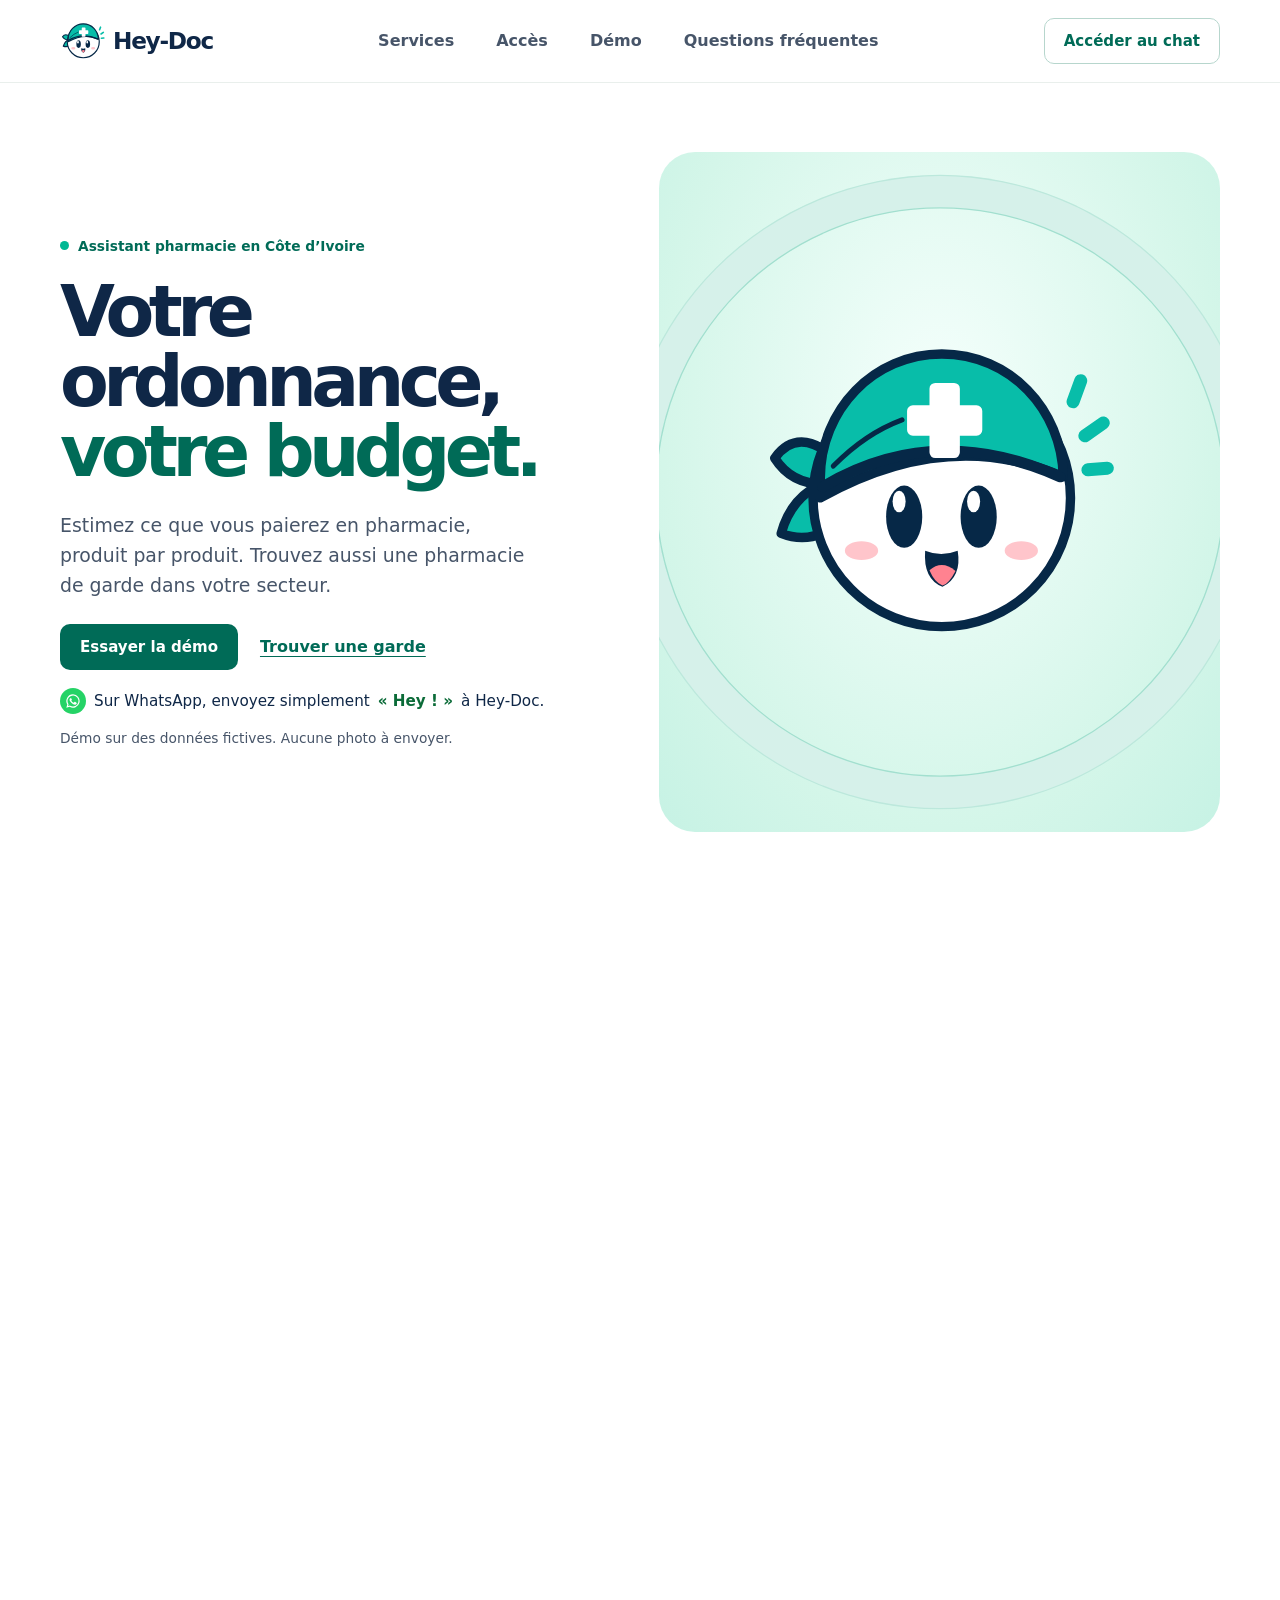
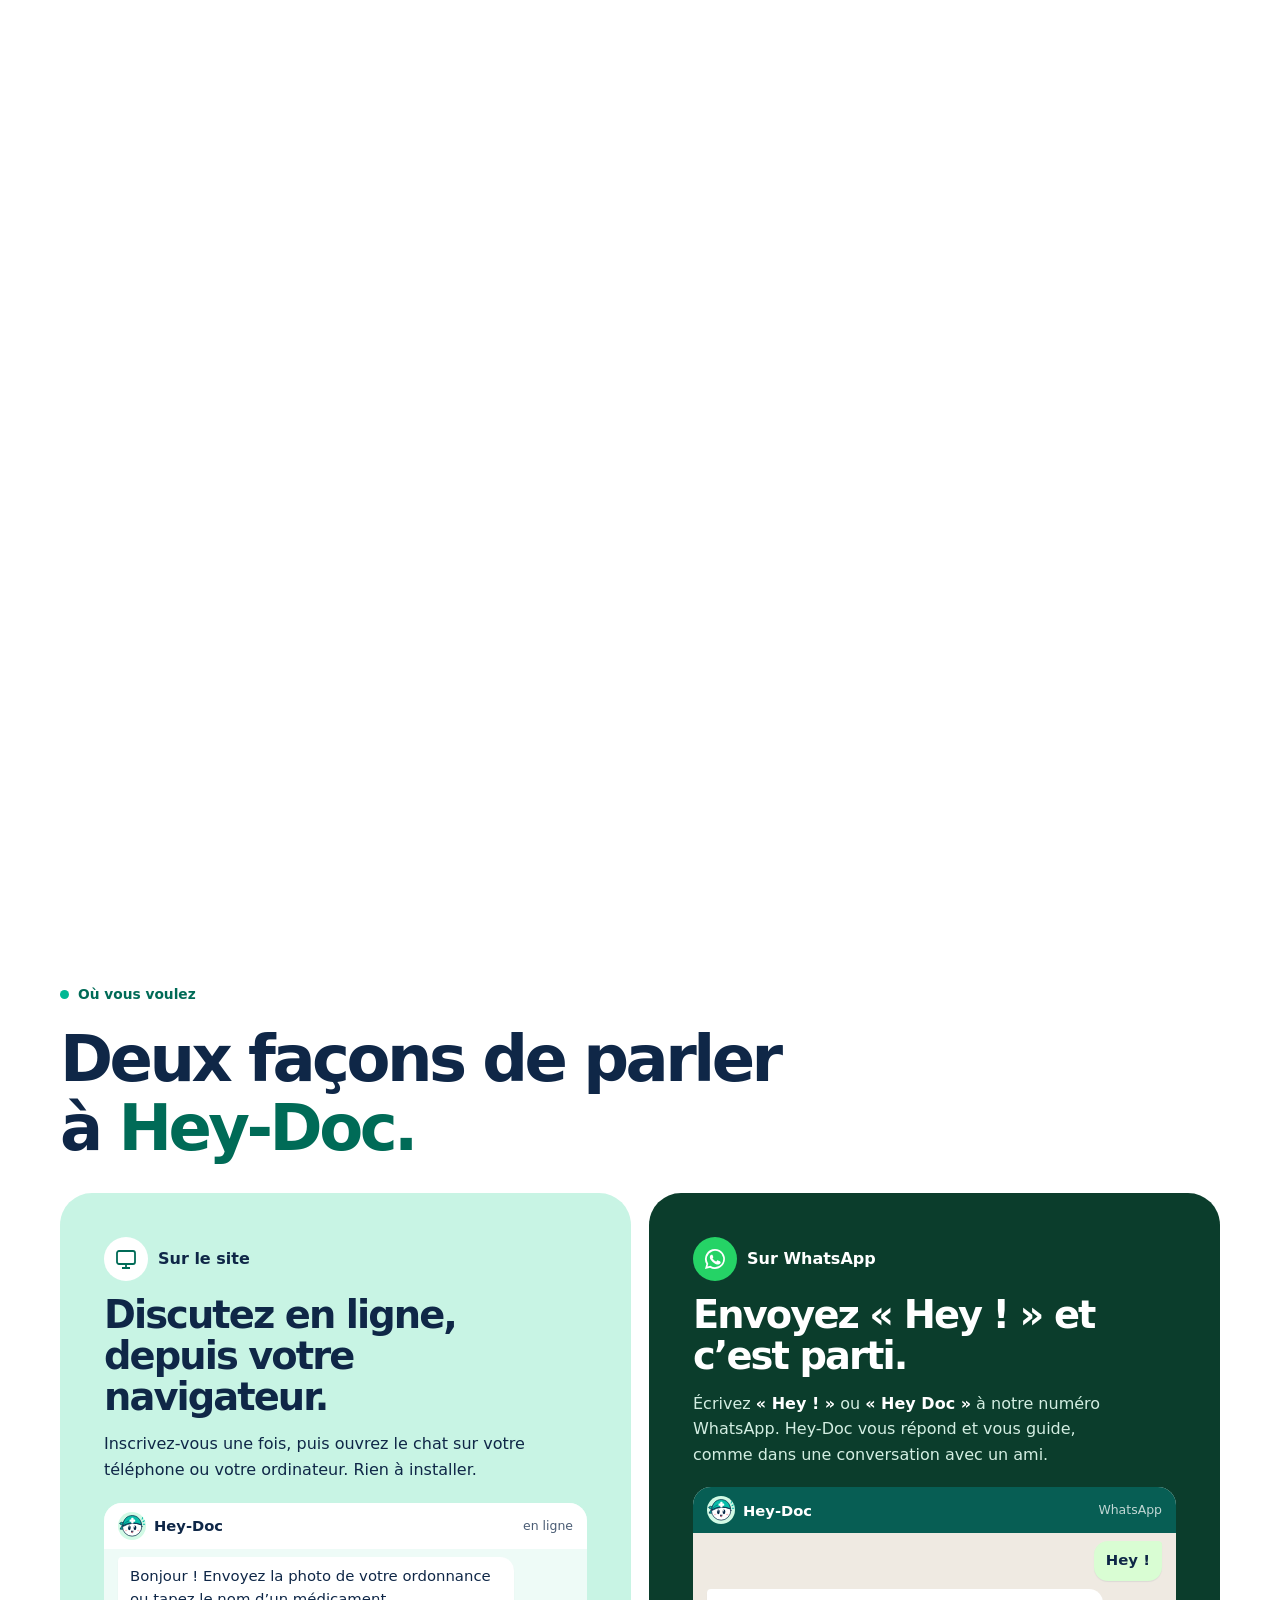
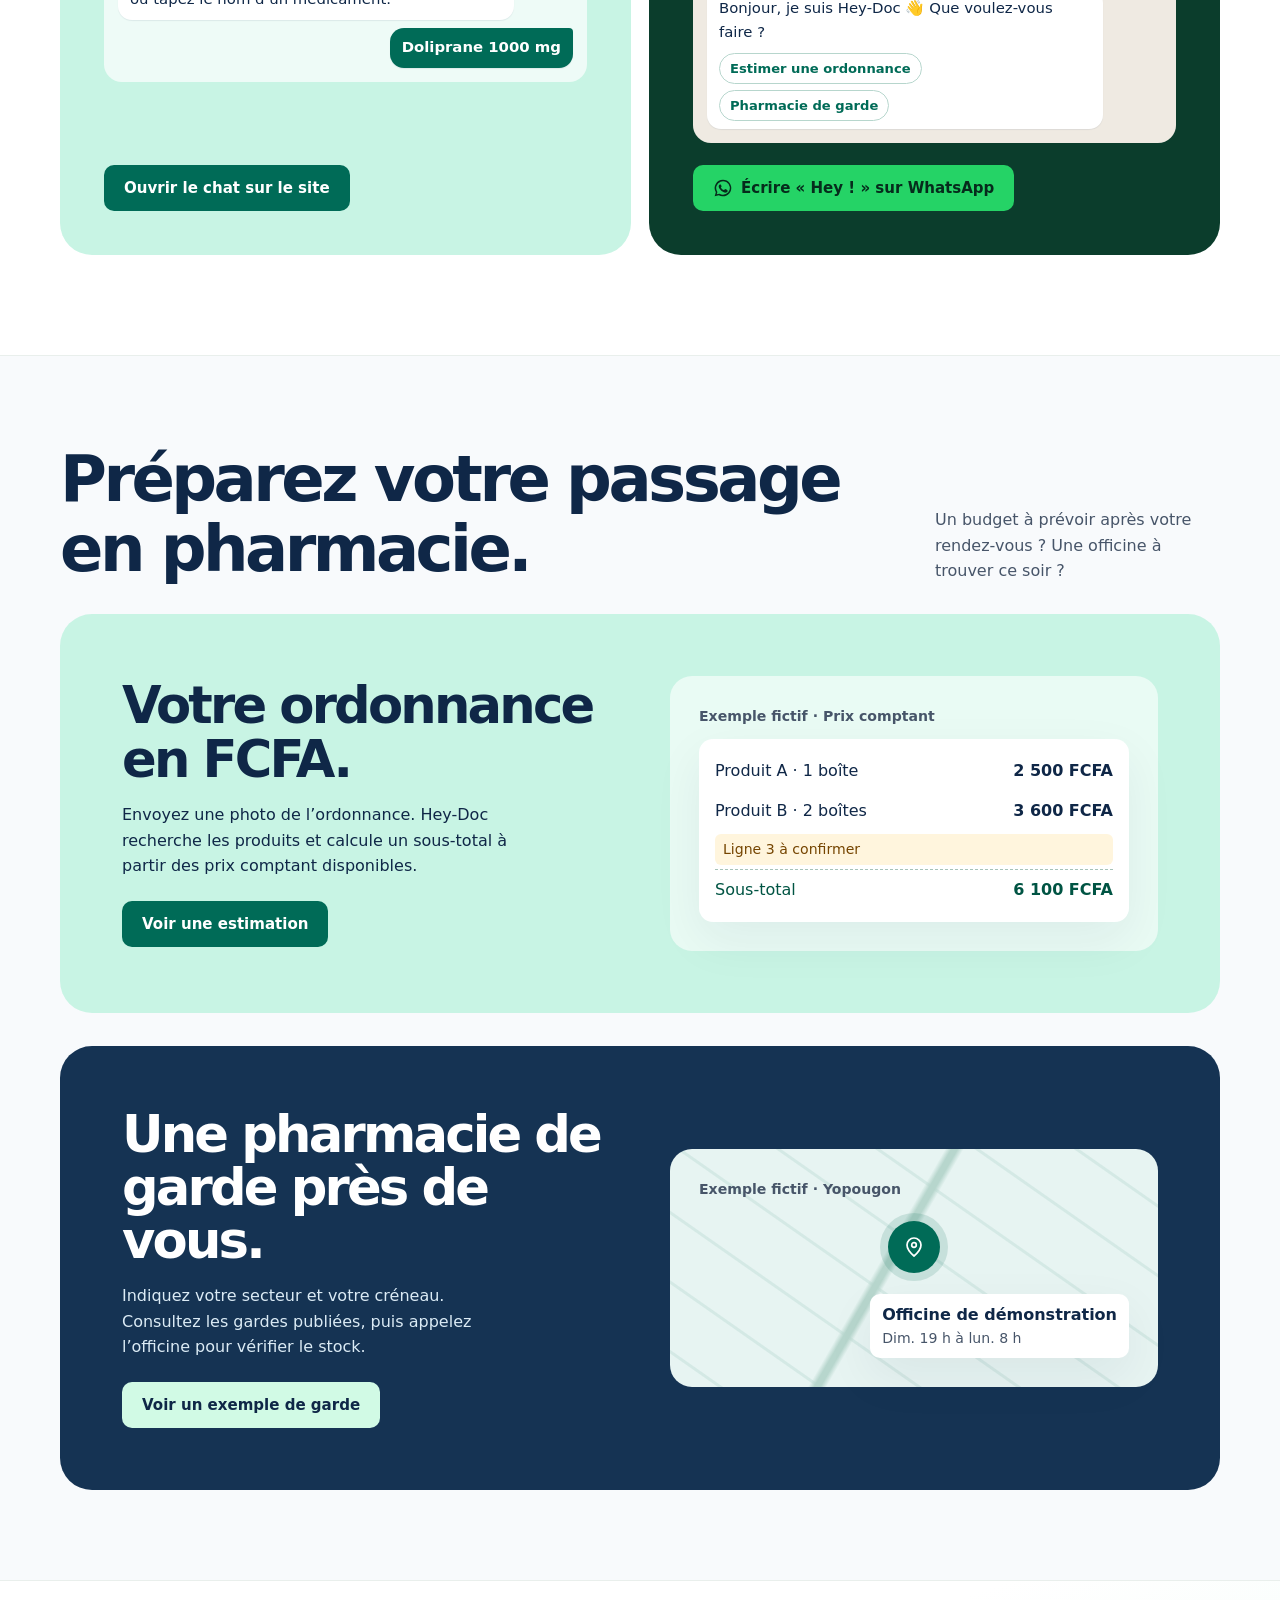
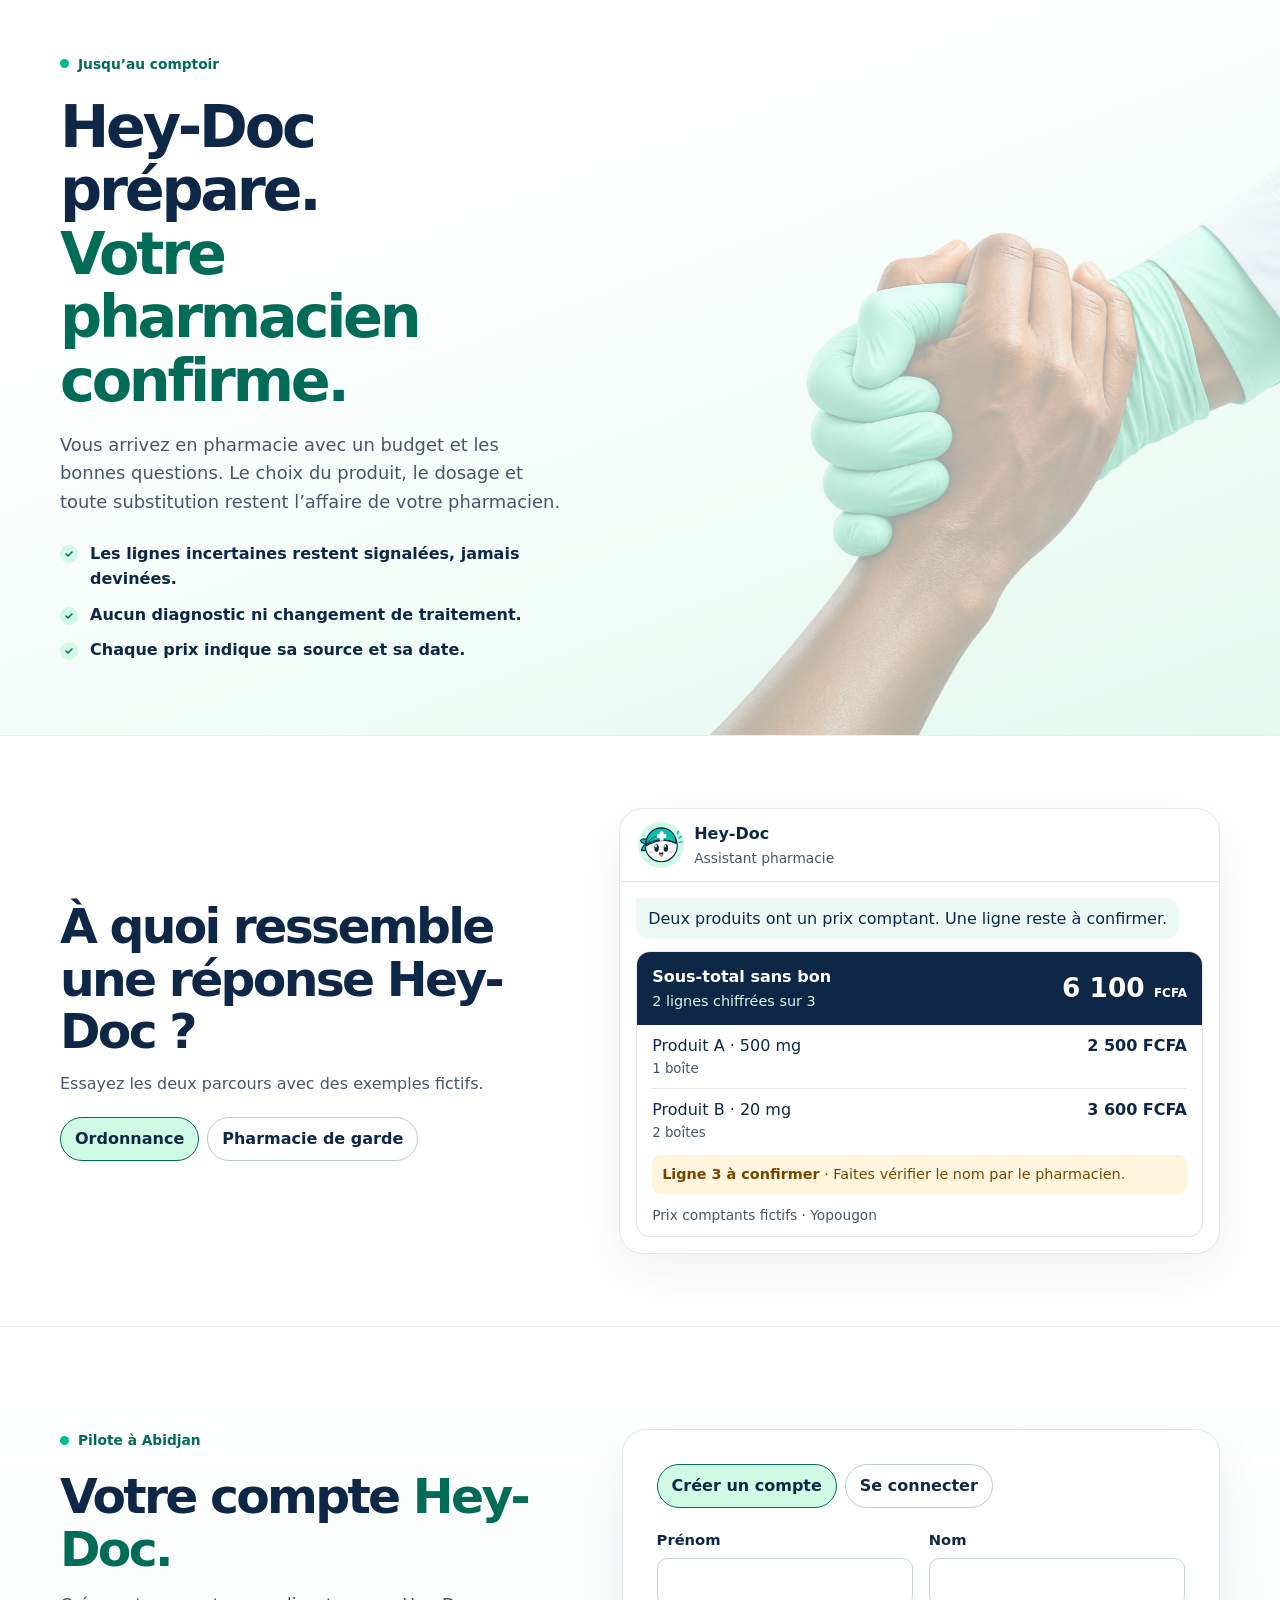
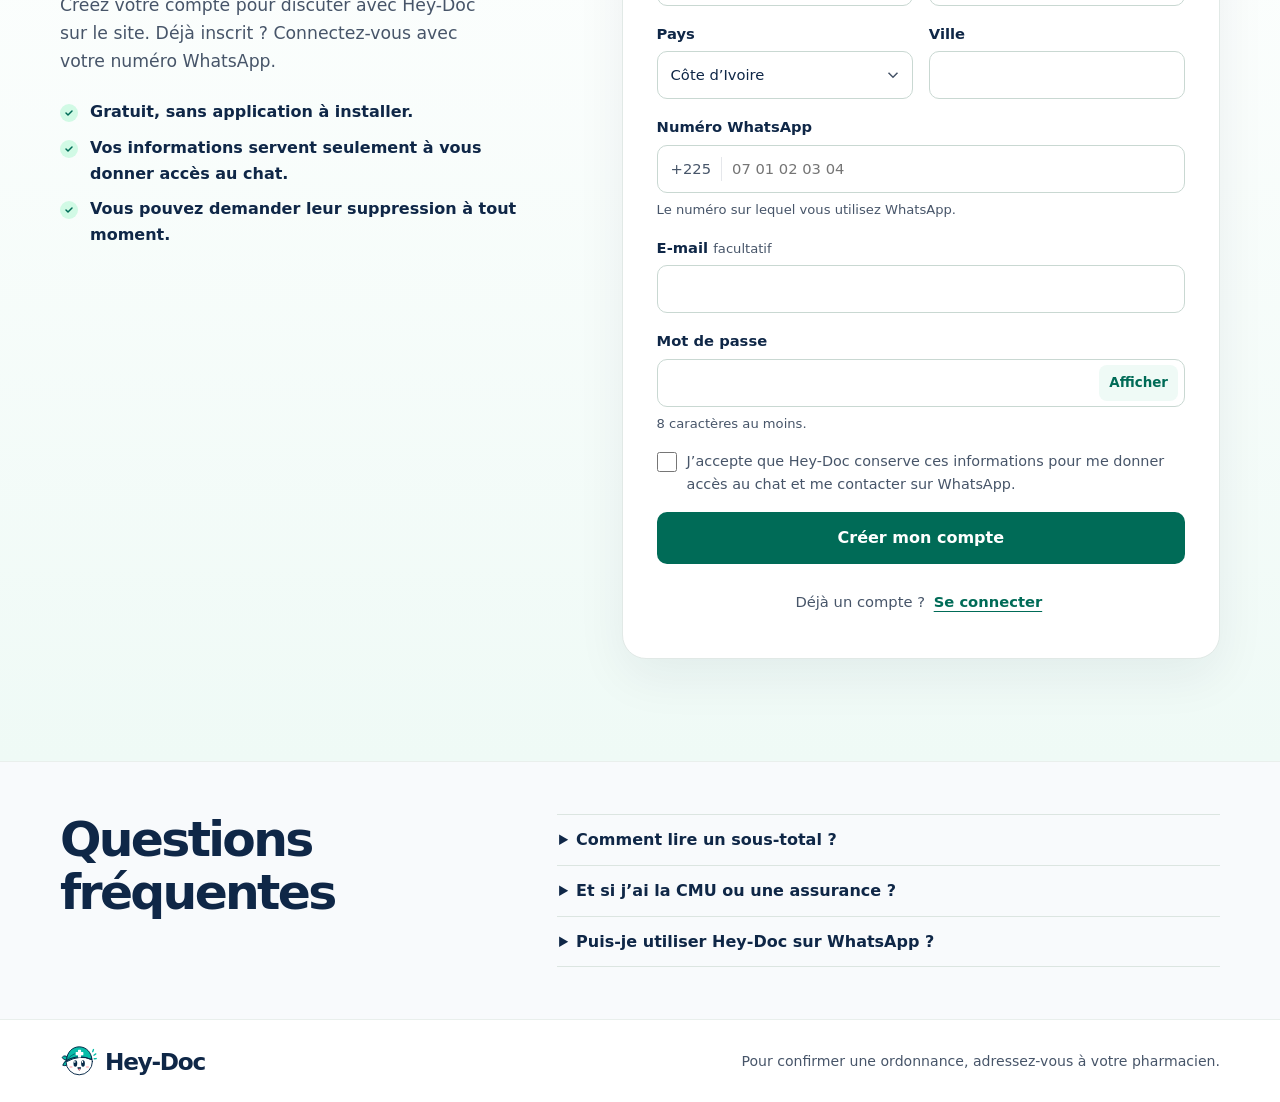
==== commit 99908965: "Add accounts and highlight WhatsApp access on the landing page Accounts replace the plain sign-up: P" ====
--- a/frontend/index.html
+++ b/frontend/index.html
@@ -10,10 +10,12 @@
   <link rel="stylesheet" href="../branding/theme.css">
   <link rel="stylesheet" href="landing.css">
   <meta name="heydoc-api" content="http://127.0.0.1:8080">
+  <!-- Numéro WhatsApp du bot, chiffres seulement avec l’indicatif (2250700000000). Vide : le lien mène à l’inscription. -->
+  <meta name="heydoc-whatsapp" content="">
   <script src="vendor/gsap.min.js" defer></script>
   <script src="vendor/ScrollTrigger.min.js" defer></script>
   <script src="landing.js" defer></script>
-  <script src="signup.js" defer></script>
+  <script src="account.js" defer></script>
 </head>
 <body>
   <a class="skip" href="#contenu">Aller au contenu</a>
@@ -22,10 +24,11 @@
       <a class="wordmark" href="#haut"><img src="../branding/heydoc-mascotte.svg" width="46" height="46" alt=""><span>Hey-Doc</span></a>
       <nav aria-label="Navigation principale">
         <a href="#services">Services</a>
+        <a href="#acces">Accès</a>
         <a href="#demo">Démo</a>
         <a href="#faq">Questions fréquentes</a>
       </nav>
-      <a class="button outline" href="#inscription">Accéder au chat</a>
+      <a class="button outline header-account" href="#inscription">Accéder au chat</a>
     </div>
   </header>
 
@@ -43,6 +46,7 @@
                 <a class="button primary" href="#demo" data-select="ordonnance">Essayer la démo</a>
                 <a class="text-link" href="#demo" data-select="garde">Trouver une garde</a>
               </div>
+              <p class="hey-note"><span class="wa-dot"><svg viewBox="0 0 24 24" fill="currentColor" aria-hidden="true"><path d="M12 2a10 10 0 0 0-8.6 15.1L2 22l5-1.3A10 10 0 1 0 12 2Zm0 18.2a8.2 8.2 0 0 1-4.2-1.2l-.3-.2-3 .8.8-2.9-.2-.3A8.2 8.2 0 1 1 12 20.2Zm4.5-6.1c-.2-.1-1.5-.7-1.7-.8-.2-.1-.4-.1-.6.1l-.8 1c-.1.2-.3.2-.5.1a6.7 6.7 0 0 1-3.3-2.9c-.3-.4.3-.4.7-1.3.1-.2 0-.3 0-.4l-.8-1.8c-.2-.5-.4-.4-.6-.4h-.5a1 1 0 0 0-.7.3 3 3 0 0 0-.9 2.2 5.2 5.2 0 0 0 1.1 2.7 11.8 11.8 0 0 0 4.5 4c1.7.7 2.3.8 3.2.6a2.7 2.7 0 0 0 1.8-1.3 2.2 2.2 0 0 0 .2-1.3c-.1-.1-.3-.2-.5-.3Z"/></svg></span> Sur WhatsApp, envoyez simplement <strong>« Hey ! »</strong> à Hey-Doc.</p>
               <p class="demo-note">Démo sur des données fictives. Aucune photo à envoyer.</p>
             </div>
             <ol class="film-steps">
@@ -97,6 +101,45 @@
       </div>
     </section>
 
+    <section id="acces" class="access-section" aria-labelledby="access-title">
+      <div class="wrap">
+        <div class="access-intro" data-reveal>
+          <p class="eyebrow"><span></span> Où vous voulez</p>
+          <h2 id="access-title">Deux façons de parler<br> à <em>Hey-Doc.</em></h2>
+        </div>
+        <div class="access-grid">
+          <article class="access-card access-web" data-reveal>
+            <div class="access-head">
+              <span class="access-icon" aria-hidden="true"><svg viewBox="0 0 24 24" fill="none" stroke="currentColor" stroke-width="1.8"><rect x="3" y="4" width="18" height="13" rx="2"/><path d="M8 21h8M12 17v4"/></svg></span>
+              <p>Sur le site</p>
+            </div>
+            <h3>Discutez en ligne, depuis votre navigateur.</h3>
+            <p>Inscrivez-vous une fois, puis ouvrez le chat sur votre téléphone ou votre ordinateur. Rien à installer.</p>
+            <div class="mini-chat" aria-hidden="true">
+              <div class="mini-bar"><img src="../branding/heydoc-mascotte.svg" alt="" width="28" height="28"><strong>Hey-Doc</strong><span>en ligne</span></div>
+              <p class="msg bot">Bonjour ! Envoyez la photo de votre ordonnance ou tapez le nom d’un médicament.</p>
+              <p class="msg me">Doliprane 1000 mg</p>
+            </div>
+            <a class="button primary" href="#inscription">Ouvrir le chat sur le site</a>
+          </article>
+          <article class="access-card access-wa" data-reveal>
+            <div class="access-head">
+              <span class="access-icon" aria-hidden="true"><svg viewBox="0 0 24 24" fill="currentColor" aria-hidden="true"><path d="M12 2a10 10 0 0 0-8.6 15.1L2 22l5-1.3A10 10 0 1 0 12 2Zm0 18.2a8.2 8.2 0 0 1-4.2-1.2l-.3-.2-3 .8.8-2.9-.2-.3A8.2 8.2 0 1 1 12 20.2Zm4.5-6.1c-.2-.1-1.5-.7-1.7-.8-.2-.1-.4-.1-.6.1l-.8 1c-.1.2-.3.2-.5.1a6.7 6.7 0 0 1-3.3-2.9c-.3-.4.3-.4.7-1.3.1-.2 0-.3 0-.4l-.8-1.8c-.2-.5-.4-.4-.6-.4h-.5a1 1 0 0 0-.7.3 3 3 0 0 0-.9 2.2 5.2 5.2 0 0 0 1.1 2.7 11.8 11.8 0 0 0 4.5 4c1.7.7 2.3.8 3.2.6a2.7 2.7 0 0 0 1.8-1.3 2.2 2.2 0 0 0 .2-1.3c-.1-.1-.3-.2-.5-.3Z"/></svg></span>
+              <p>Sur WhatsApp</p>
+            </div>
+            <h3>Envoyez « Hey ! » et c’est parti.</h3>
+            <p>Écrivez <strong>« Hey ! »</strong> ou <strong>« Hey Doc »</strong> à notre numéro WhatsApp. Hey-Doc vous répond et vous guide, comme dans une conversation avec un ami.</p>
+            <div class="mini-chat wa" aria-hidden="true">
+              <div class="mini-bar"><img src="../branding/heydoc-mascotte.svg" alt="" width="28" height="28"><strong>Hey-Doc</strong><span>WhatsApp</span></div>
+              <p class="msg me">Hey !</p>
+              <p class="msg bot">Bonjour, je suis Hey-Doc 👋 Que voulez-vous faire ? <span class="chips"><b>Estimer une ordonnance</b><b>Pharmacie de garde</b></span></p>
+            </div>
+            <a class="button wa-button" href="#inscription" data-whatsapp><svg viewBox="0 0 24 24" fill="currentColor" aria-hidden="true"><path d="M12 2a10 10 0 0 0-8.6 15.1L2 22l5-1.3A10 10 0 1 0 12 2Zm0 18.2a8.2 8.2 0 0 1-4.2-1.2l-.3-.2-3 .8.8-2.9-.2-.3A8.2 8.2 0 1 1 12 20.2Zm4.5-6.1c-.2-.1-1.5-.7-1.7-.8-.2-.1-.4-.1-.6.1l-.8 1c-.1.2-.3.2-.5.1a6.7 6.7 0 0 1-3.3-2.9c-.3-.4.3-.4.7-1.3.1-.2 0-.3 0-.4l-.8-1.8c-.2-.5-.4-.4-.6-.4h-.5a1 1 0 0 0-.7.3 3 3 0 0 0-.9 2.2 5.2 5.2 0 0 0 1.1 2.7 11.8 11.8 0 0 0 4.5 4c1.7.7 2.3.8 3.2.6a2.7 2.7 0 0 0 1.8-1.3 2.2 2.2 0 0 0 .2-1.3c-.1-.1-.3-.2-.5-.3Z"/></svg> Écrire « Hey ! » sur WhatsApp</a>
+          </article>
+        </div>
+      </div>
+    </section>
+
     <section id="services" class="feature-section" aria-labelledby="features-title">
       <div class="wrap">
         <div class="services-intro" id="fonctionnement" data-reveal>
@@ -154,7 +197,7 @@
 
     <section id="demo" class="wrap demo" data-reveal aria-labelledby="demo-title">
       <div class="section-intro">
-        <h2 id="demo-title">À quoi ressemble une réponse Hey-Doc ?</h2>
+        <h2 id="demo-title">À quoi ressemble une réponse Hey-Doc ?</h2>
         <p>Essayez les deux parcours avec des exemples fictifs.</p>
         <div class="options" role="group" aria-label="Exemple à afficher">
           <button type="button" data-example="ordonnance" aria-controls="ordonnance" aria-pressed="true">Ordonnance</button>
@@ -187,8 +230,8 @@
       <div class="wrap signup">
         <div class="signup-copy" data-reveal>
           <p class="eyebrow"><span></span> Pilote à Abidjan</p>
-          <h2 id="signup-title">Accédez au chat <em>Hey-Doc.</em></h2>
-          <p>Inscrivez-vous avec votre numéro WhatsApp. Hey-Doc vous écrira dès l’ouverture du chat dans votre ville.</p>
+          <h2 id="signup-title">Votre compte <em>Hey-Doc.</em></h2>
+          <p>Créez votre compte pour discuter avec Hey-Doc sur le site. Déjà inscrit ? Connectez-vous avec votre numéro WhatsApp.</p>
           <ul class="trust-points">
             <li>Gratuit, sans application à installer.</li>
             <li>Vos informations servent seulement à vous donner accès au chat.</li>
@@ -196,7 +239,12 @@
           </ul>
         </div>
         <div class="signup-card" data-reveal>
-          <form class="signup-form" novalidate>
+          <div class="auth-tabs options" role="group" aria-label="Compte Hey-Doc">
+            <button type="button" data-auth-tab="register" aria-controls="register-form" aria-pressed="true">Créer un compte</button>
+            <button type="button" data-auth-tab="login" aria-controls="login-form" aria-pressed="false">Se connecter</button>
+          </div>
+
+          <form id="register-form" class="auth-form signup-form" novalidate data-endpoint="/v1/auth/register">
             <div class="field-row">
               <label class="field">Prénom
                 <input name="first_name" autocomplete="given-name" required maxlength="80">
@@ -230,12 +278,17 @@
               </label>
             </div>
             <label class="field">Numéro WhatsApp
-              <span class="phone-input"><span class="dial" aria-hidden="true">+225</span><input name="whatsapp" type="tel" inputmode="tel" autocomplete="tel-national" required placeholder="07 01 02 03 04" aria-describedby="whatsapp-hint"></span>
-              <small id="whatsapp-hint" class="field-hint">Le numéro sur lequel vous utilisez WhatsApp.</small>
+              <span class="phone-input"><span class="dial" aria-hidden="true">+225</span><input name="whatsapp" type="tel" inputmode="tel" autocomplete="tel-national" required placeholder="07 01 02 03 04" aria-describedby="register-whatsapp-hint"></span>
+              <small id="register-whatsapp-hint" class="field-hint">Le numéro sur lequel vous utilisez WhatsApp.</small>
               <small class="field-error" hidden></small>
             </label>
             <label class="field"><span>E-mail <span class="optional">facultatif</span></span>
               <input name="email" type="email" autocomplete="email" maxlength="254">
+              <small class="field-error" hidden></small>
+            </label>
+            <label class="field">Mot de passe
+              <span class="password-input"><input name="password" type="password" autocomplete="new-password" required maxlength="128" aria-describedby="register-password-hint"><button type="button" class="show-password" aria-pressed="false">Afficher</button></span>
+              <small id="register-password-hint" class="field-hint">8 caractères au moins.</small>
               <small class="field-error" hidden></small>
             </label>
             <label class="honeypot" aria-hidden="true">Site web<input name="website" tabindex="-1" autocomplete="off"></label>
@@ -244,14 +297,49 @@
               <span>J’accepte que Hey-Doc conserve ces informations pour me donner accès au chat et me contacter sur WhatsApp.</span>
             </label>
             <small class="field-error consent-error" hidden></small>
-            <button class="button primary signup-submit" type="submit">Accéder au chat</button>
+            <button class="button primary signup-submit" type="submit" data-label="Créer mon compte">Créer mon compte</button>
             <p class="form-status" role="status" aria-live="polite"></p>
+            <p class="switch">Déjà un compte ? <button type="button" class="link-button" data-auth-tab="login">Se connecter</button></p>
           </form>
+
+          <form id="login-form" class="auth-form signup-form" novalidate data-endpoint="/v1/auth/login" hidden>
+            <label class="field">Pays
+              <select name="country" autocomplete="country">
+                  <option value="CI" data-dial="225" selected>Côte d’Ivoire</option>
+                  <option value="BJ" data-dial="229">Bénin</option>
+                  <option value="BF" data-dial="226">Burkina Faso</option>
+                  <option value="CM" data-dial="237">Cameroun</option>
+                  <option value="GH" data-dial="233">Ghana</option>
+                  <option value="GN" data-dial="224">Guinée</option>
+                  <option value="ML" data-dial="223">Mali</option>
+                  <option value="NE" data-dial="227">Niger</option>
+                  <option value="SN" data-dial="221">Sénégal</option>
+                  <option value="TG" data-dial="228">Togo</option>
+                  <option value="FR" data-dial="33">France</option>
+              </select>
+            </label>
+            <label class="field">Numéro WhatsApp
+              <span class="phone-input"><span class="dial" aria-hidden="true">+225</span><input name="whatsapp" type="tel" inputmode="tel" autocomplete="tel-national" required placeholder="07 01 02 03 04" aria-describedby="login-whatsapp-hint"></span>
+              <small id="login-whatsapp-hint" class="field-hint">Le numéro sur lequel vous utilisez WhatsApp.</small>
+              <small class="field-error" hidden></small>
+            </label>
+            <label class="field">Mot de passe
+              <span class="password-input"><input name="password" type="password" autocomplete="current-password" required maxlength="128"><button type="button" class="show-password" aria-pressed="false">Afficher</button></span>
+              <small class="field-error" hidden></small>
+            </label>
+            <button class="button primary signup-submit" type="submit" data-label="Se connecter">Se connecter</button>
+            <p class="form-status" role="status" aria-live="polite"></p>
+            <p class="switch">Pas encore de compte ? <button type="button" class="link-button" data-auth-tab="register">Créer un compte</button></p>
+          </form>
+
           <div class="signup-done" hidden tabindex="-1">
             <div class="done-icon" aria-hidden="true"><svg viewBox="0 0 24 24" fill="none" stroke="currentColor" stroke-width="2.2"><path d="m5 12.5 4.5 4.5L19 7.5"/></svg></div>
-            <h3>C’est noté<span class="done-name"></span>.</h3>
-            <p>Hey-Doc vous écrira sur WhatsApp au <strong class="done-number"></strong> dès l’ouverture du chat.</p>
-            <a class="text-link" href="#demo">En attendant, voir la démo</a>
+            <h3>Bonjour<span class="done-name"></span> !</h3>
+            <p>Vous êtes connecté avec le <strong class="done-number"></strong>. Le chat Hey-Doc ouvre bientôt sur ce site : vous le retrouverez ici.</p>
+            <div class="done-actions">
+              <a class="button primary" href="#demo">Voir la démo en attendant</a>
+              <button type="button" class="button outline logout">Se déconnecter</button>
+            </div>
           </div>
         </div>
       </div>
@@ -261,9 +349,9 @@
       <div class="wrap faq">
         <h2 id="faq-title">Questions fréquentes</h2>
         <div class="questions">
-          <details><summary>Comment lire un sous-total ?</summary><p>Le sous-total additionne les lignes dont la présentation, la quantité et le prix comptant sont connus. Les autres lignes restent visibles pour que vous puissiez les faire vérifier en pharmacie.</p></details>
-          <details><summary>Et si j’ai la CMU ou une assurance ?</summary><p>Le parcours est d’abord conçu pour estimer le prix sans bon. Une mention de couverture pourra s’afficher quand la présentation figure dans une liste vérifiée. Le reste à payer dépend de vos droits et des conditions du régime.</p></details>
-          <details><summary>Puis-je utiliser Hey-Doc sur WhatsApp ?</summary><p>Le bot WhatsApp est prévu. En attendant, les exemples ci-dessus sont consultables ici sans envoyer d’ordonnance.</p></details>
+          <details><summary>Comment lire un sous-total ?</summary><p>Le sous-total additionne les lignes dont la présentation, la quantité et le prix comptant sont connus. Les autres lignes restent visibles pour que vous puissiez les faire vérifier en pharmacie.</p></details>
+          <details><summary>Et si j’ai la CMU ou une assurance ?</summary><p>Le parcours est d’abord conçu pour estimer le prix sans bon. Une mention de couverture pourra s’afficher quand la présentation figure dans une liste vérifiée. Le reste à payer dépend de vos droits et des conditions du régime.</p></details>
+          <details><summary>Puis-je utiliser Hey-Doc sur WhatsApp ?</summary><p>Oui. Envoyez « Hey ! » ou « Hey Doc » au numéro WhatsApp de Hey-Doc : il vous répond et vous propose d’estimer une ordonnance ou de trouver une pharmacie de garde. Vous pouvez aussi discuter avec Hey-Doc directement sur ce site.</p></details>
         </div>
       </div>
     </section>
--- a/frontend/landing.css
+++ b/frontend/landing.css
@@ -445,3 +445,58 @@
 @media (max-width: 520px) {
   .field-row { grid-template-columns: minmax(0, 1fr); }
 }
+
+/* Deux façons de parler à Hey-Doc : le site et WhatsApp */
+.hey-note { display: flex; align-items: center; gap: 8px; margin-top: 18px; font-size: .95rem; }
+.hey-note strong { color: #0b6b38; }
+.wa-dot { display: grid; place-items: center; flex: none; width: 26px; height: 26px; border-radius: 50%; background: #25d366; color: white; }
+.wa-dot svg { width: 16px; height: 16px; }
+.access-section { padding-block: clamp(48px, 8vw, 100px); }
+.access-intro { margin-bottom: 30px; }
+.access-intro h2 { font-size: clamp(2.25rem, 5vw, 4.4rem); }
+.access-intro h2 em { font-style: normal; color: var(--action); }
+.access-grid { display: grid; grid-template-columns: 1fr 1fr; gap: 18px; }
+.access-card { display: flex; flex-direction: column; gap: 14px; padding: clamp(24px, 4vw, 44px); border-radius: 32px; }
+.access-web { background: #c8f4e4; }
+.access-wa { background: #0b3d2c; color: white; }
+.access-head { display: flex; align-items: center; gap: 10px; font-weight: 800; }
+.access-icon { display: grid; place-items: center; width: 44px; height: 44px; border-radius: 50%; background: white; color: var(--action); }
+.access-wa .access-icon { background: #25d366; color: white; }
+.access-card h3 { max-width: 18ch; font-size: clamp(1.7rem, 3vw, 2.5rem); line-height: 1.06; letter-spacing: -.05em; }
+.access-card > p { max-width: 42ch; }
+.access-wa > p { color: #d3eee2; }
+.access-wa > p strong { color: white; }
+.mini-chat { display: grid; gap: 8px; margin-block: 6px 8px; padding: 0 0 14px; border-radius: 18px; background: #ffffffb3; overflow: hidden; color: var(--ink); }
+.mini-chat.wa { background: #efeae2; }
+.mini-bar { display: flex; align-items: center; gap: 8px; padding: 9px 14px; background: white; font-size: .92rem; }
+.mini-chat.wa .mini-bar { background: #075e54; color: white; }
+.mini-bar img { border-radius: 50%; background: var(--mint); }
+.mini-bar span { margin-left: auto; font-size: .78rem; opacity: .75; }
+.msg { max-width: 82%; margin-inline: 14px; padding: 8px 12px; border-radius: 4px 14px 14px; background: white; font-size: .93rem; box-shadow: 0 1px 1px #0f274714; }
+.msg.me { justify-self: end; border-radius: 14px 4px 14px 14px; background: #d9fdd3; font-weight: 700; }
+.access-web .msg.me { background: var(--action); color: white; }
+.chips { display: flex; flex-wrap: wrap; gap: 6px; margin-top: 8px; }
+.chips b { padding: 4px 10px; border: 1px solid #b7d6cd; border-radius: 100px; color: var(--action); font-size: .82rem; }
+.access-card .button { align-self: flex-start; margin-top: auto; gap: 8px; }
+.wa-button { background: #25d366; color: #062b1c; }
+.wa-button:hover { background: #3be07a; }
+.wa-button svg { width: 20px; height: 20px; }
+@media (max-width: 800px) {
+  .access-grid { grid-template-columns: minmax(0, 1fr); }
+}
+
+/* Compte : onglets, mot de passe, état connecté */
+.auth-tabs { margin: 0 0 20px; }
+.password-input { display: flex; align-items: center; gap: 8px; width: 100%; min-height: 48px; box-sizing: border-box; padding: 0 6px 0 13px; border: 1px solid #c9d8d2; border-radius: 10px; background: white; }
+.password-input input { flex: 1; min-width: 0; min-height: 46px; padding: 0; border: 0; outline: 0; }
+.password-input:focus-within { outline: 3px solid #00b89466; outline-offset: 1px; border-color: var(--action); }
+.password-input:has([aria-invalid="true"]) { border-color: var(--error); background: var(--error-bg); }
+.password-input [aria-invalid="true"] { background: transparent; }
+.show-password { min-height: 36px; padding: 4px 10px; border: 0; border-radius: 8px; background: #effaf6; color: var(--action); font-size: .84rem; font-weight: 750; }
+.show-password:hover { background: var(--mint); }
+.switch { color: var(--muted); font-size: .92rem; text-align: center; }
+.link-button { min-height: 44px; padding: 0 4px; border: 0; background: none; color: var(--action); font-weight: 750; text-decoration: underline; text-underline-offset: 4px; }
+.done-actions { display: flex; flex-wrap: wrap; gap: 10px; margin-top: 6px; }
+.done-actions .outline { background: white; }
+.form-status.info { background: #effaf6; color: var(--action-hover); }
+.password-input input:focus-visible { outline: 0; }
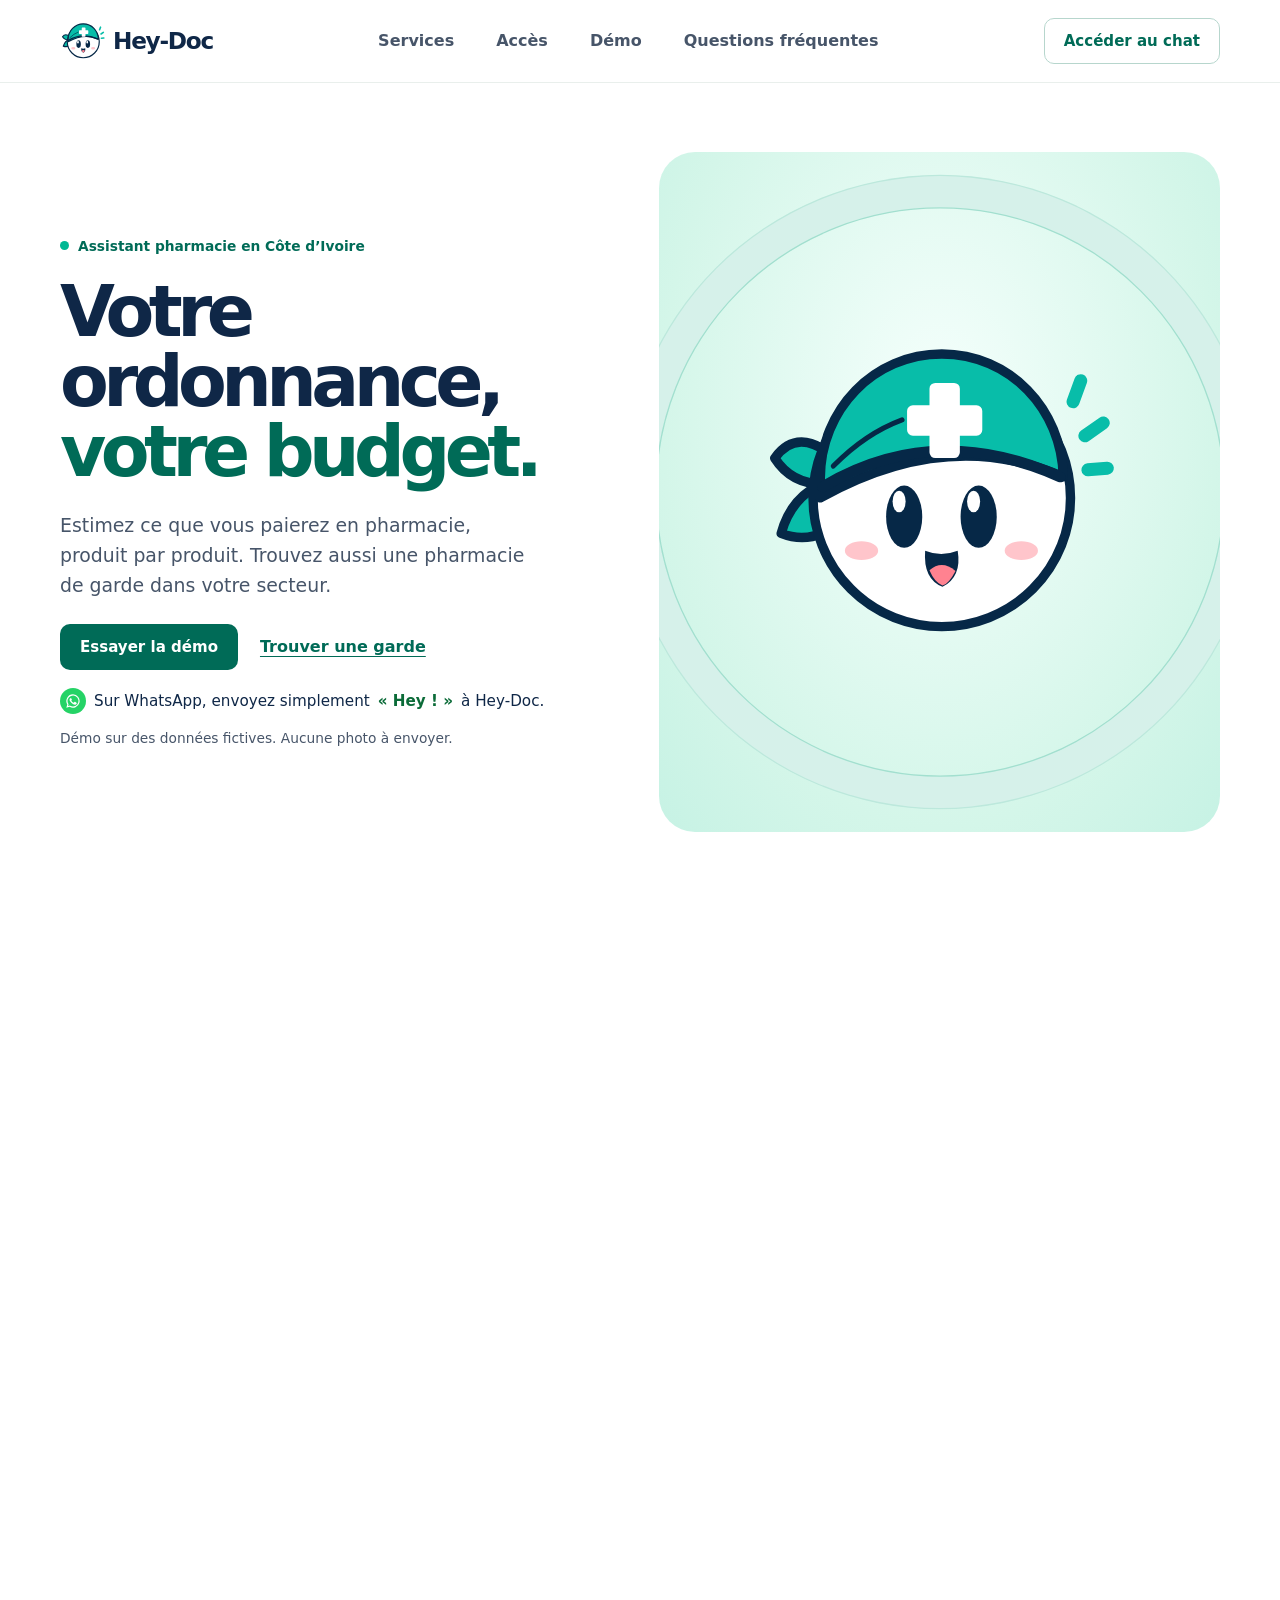
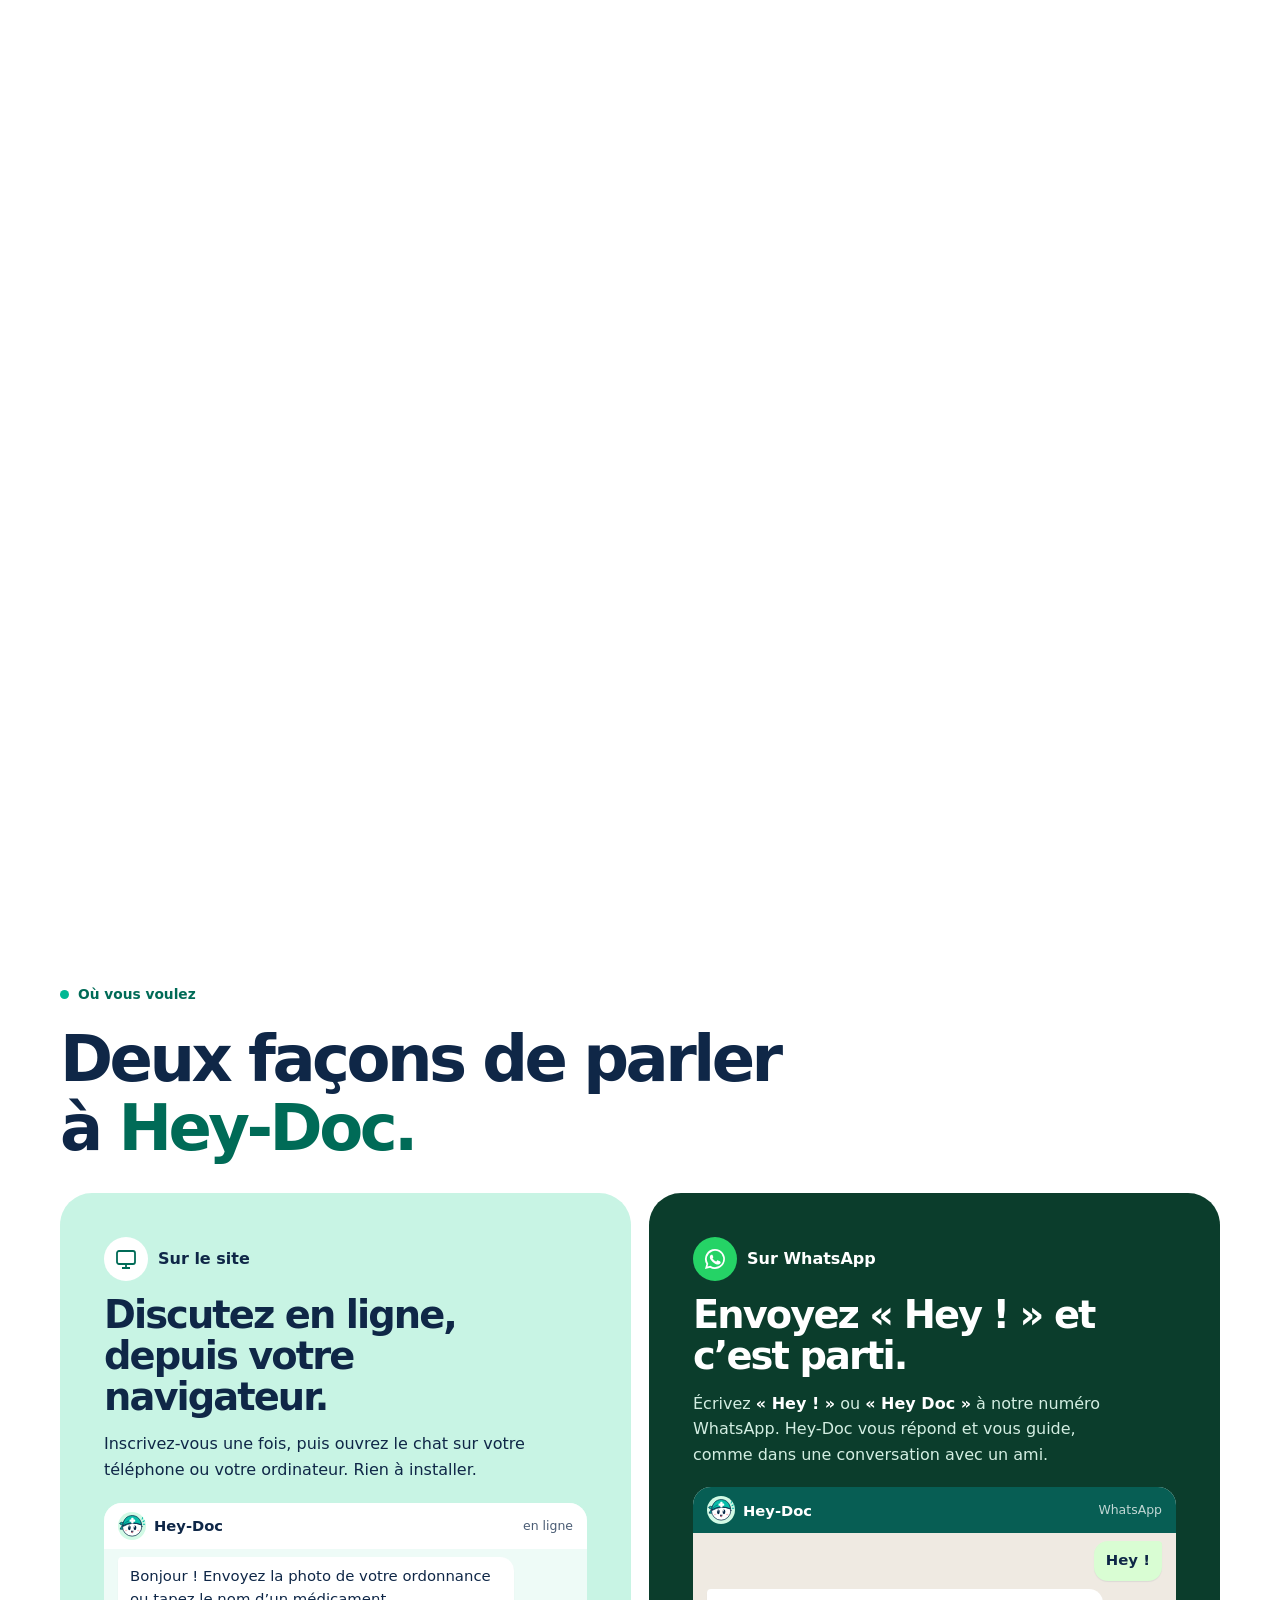
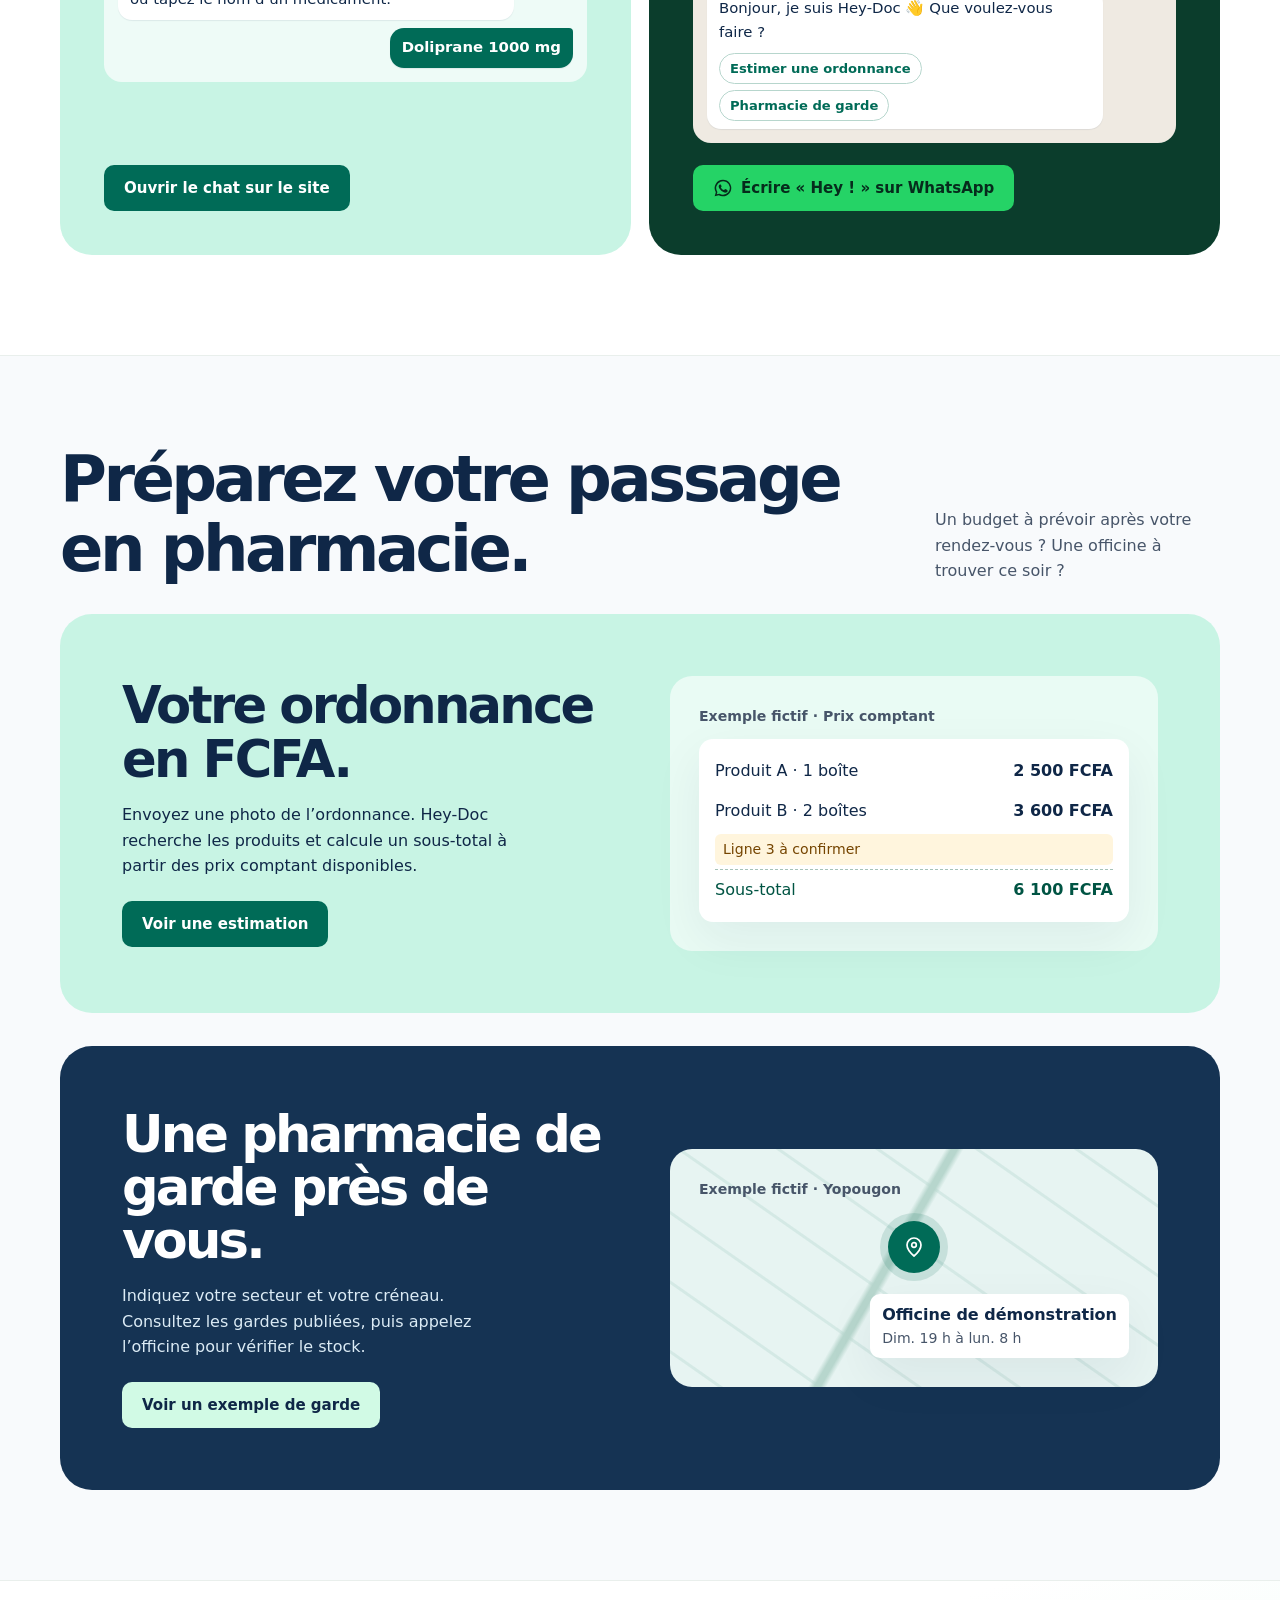
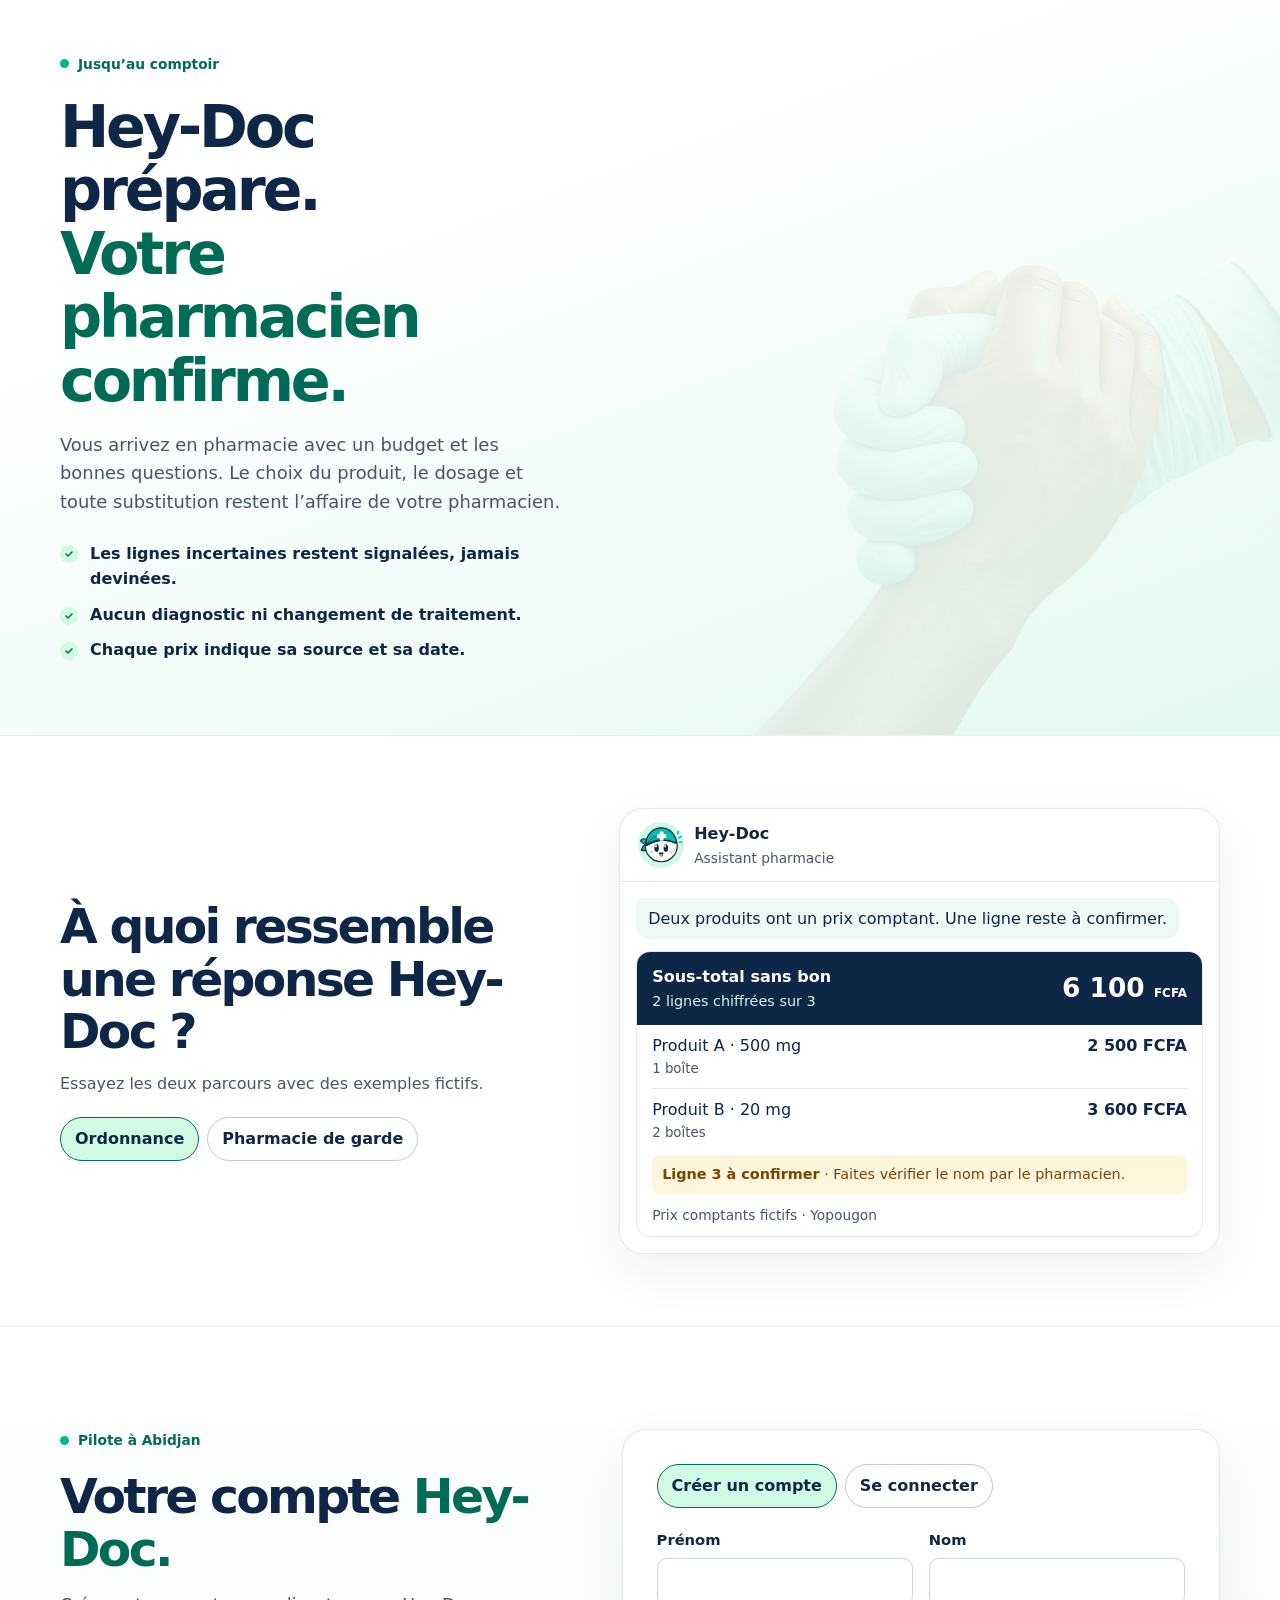
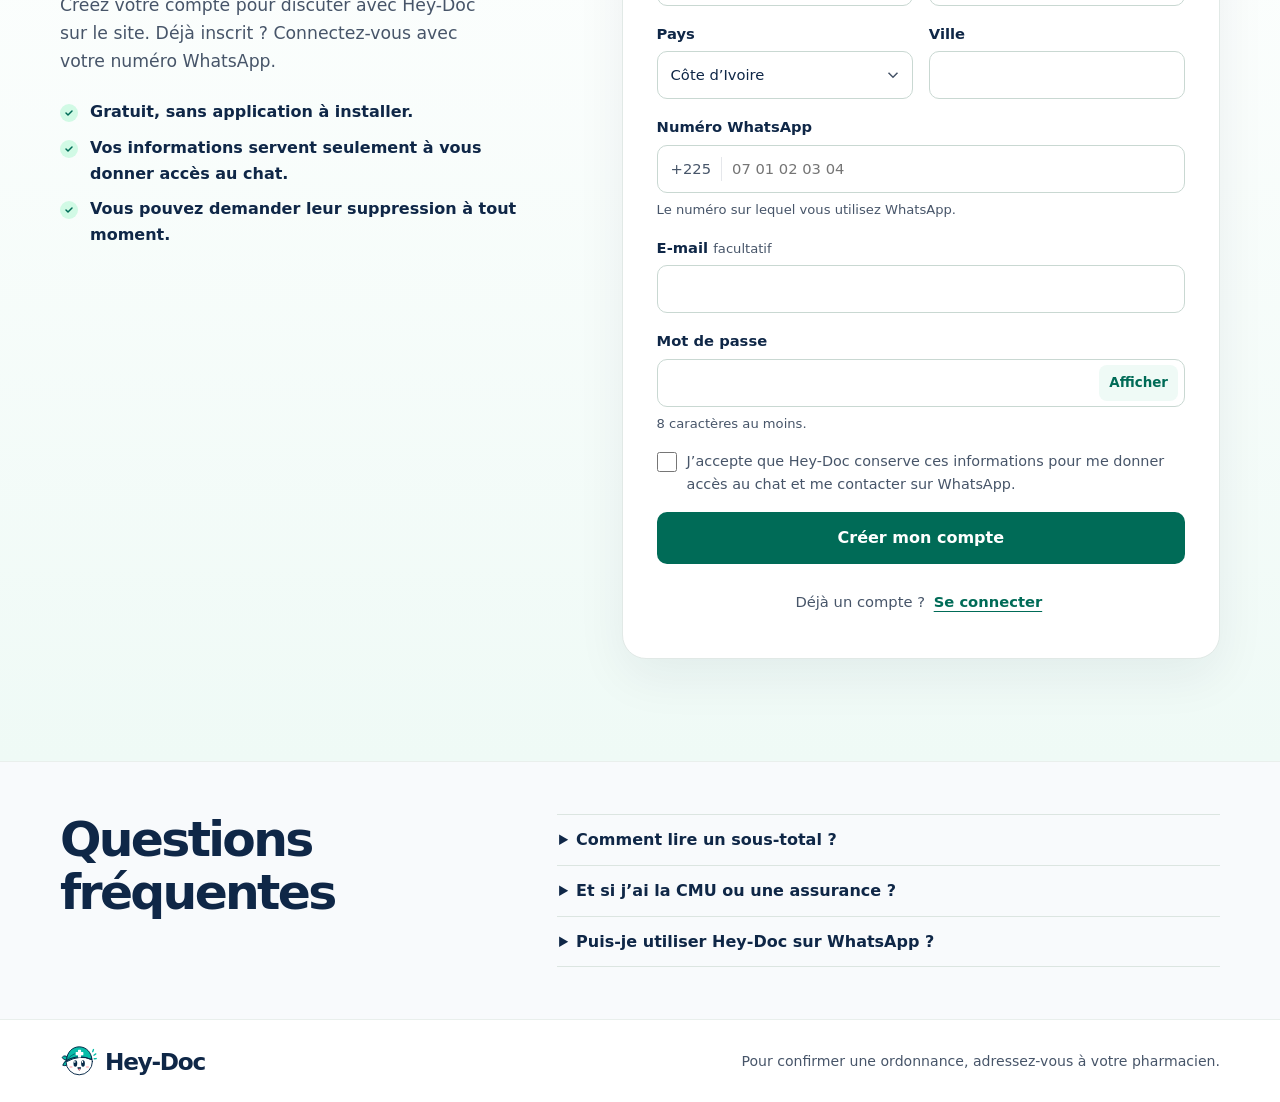
==== commit fad8eaf9: "Open a ChatGPT-style chat space after sign-in Signing in now leads to chat.html: conversations in a " ====
--- a/frontend/index.html
+++ b/frontend/index.html
@@ -335,9 +335,9 @@
           <div class="signup-done" hidden tabindex="-1">
             <div class="done-icon" aria-hidden="true"><svg viewBox="0 0 24 24" fill="none" stroke="currentColor" stroke-width="2.2"><path d="m5 12.5 4.5 4.5L19 7.5"/></svg></div>
             <h3>Bonjour<span class="done-name"></span> !</h3>
-            <p>Vous êtes connecté avec le <strong class="done-number"></strong>. Le chat Hey-Doc ouvre bientôt sur ce site : vous le retrouverez ici.</p>
+            <p>Vous êtes connecté avec le <strong class="done-number"></strong>. Votre espace de chat vous attend.</p>
             <div class="done-actions">
-              <a class="button primary" href="#demo">Voir la démo en attendant</a>
+              <a class="button primary" href="chat.html">Ouvrir le chat</a>
               <button type="button" class="button outline logout">Se déconnecter</button>
             </div>
           </div>
--- a/frontend/landing.css
+++ b/frontend/landing.css
@@ -256,7 +256,7 @@
 .rx {
   position: absolute;
   inset: 1.4em 1.6em auto;
-  padding: 1.4em 1.3em 1.8em;
+  padding: 1.4em 1.3em 3em;
   overflow: hidden;
   background: white;
   border-radius: .8em;
@@ -264,7 +264,7 @@
   opacity: 0;
   visibility: hidden;
 }
-.rx i { display: block; height: .5em; margin-top: 1em; border-radius: 1em; background: #cee3dd; }
+.rx i { display: block; height: .5em; margin-top: 1.25em; border-radius: 1em; background: #cee3dd; }
 .rx i:nth-child(odd) { width: 72%; }
 .rx-scan {
   position: absolute;
